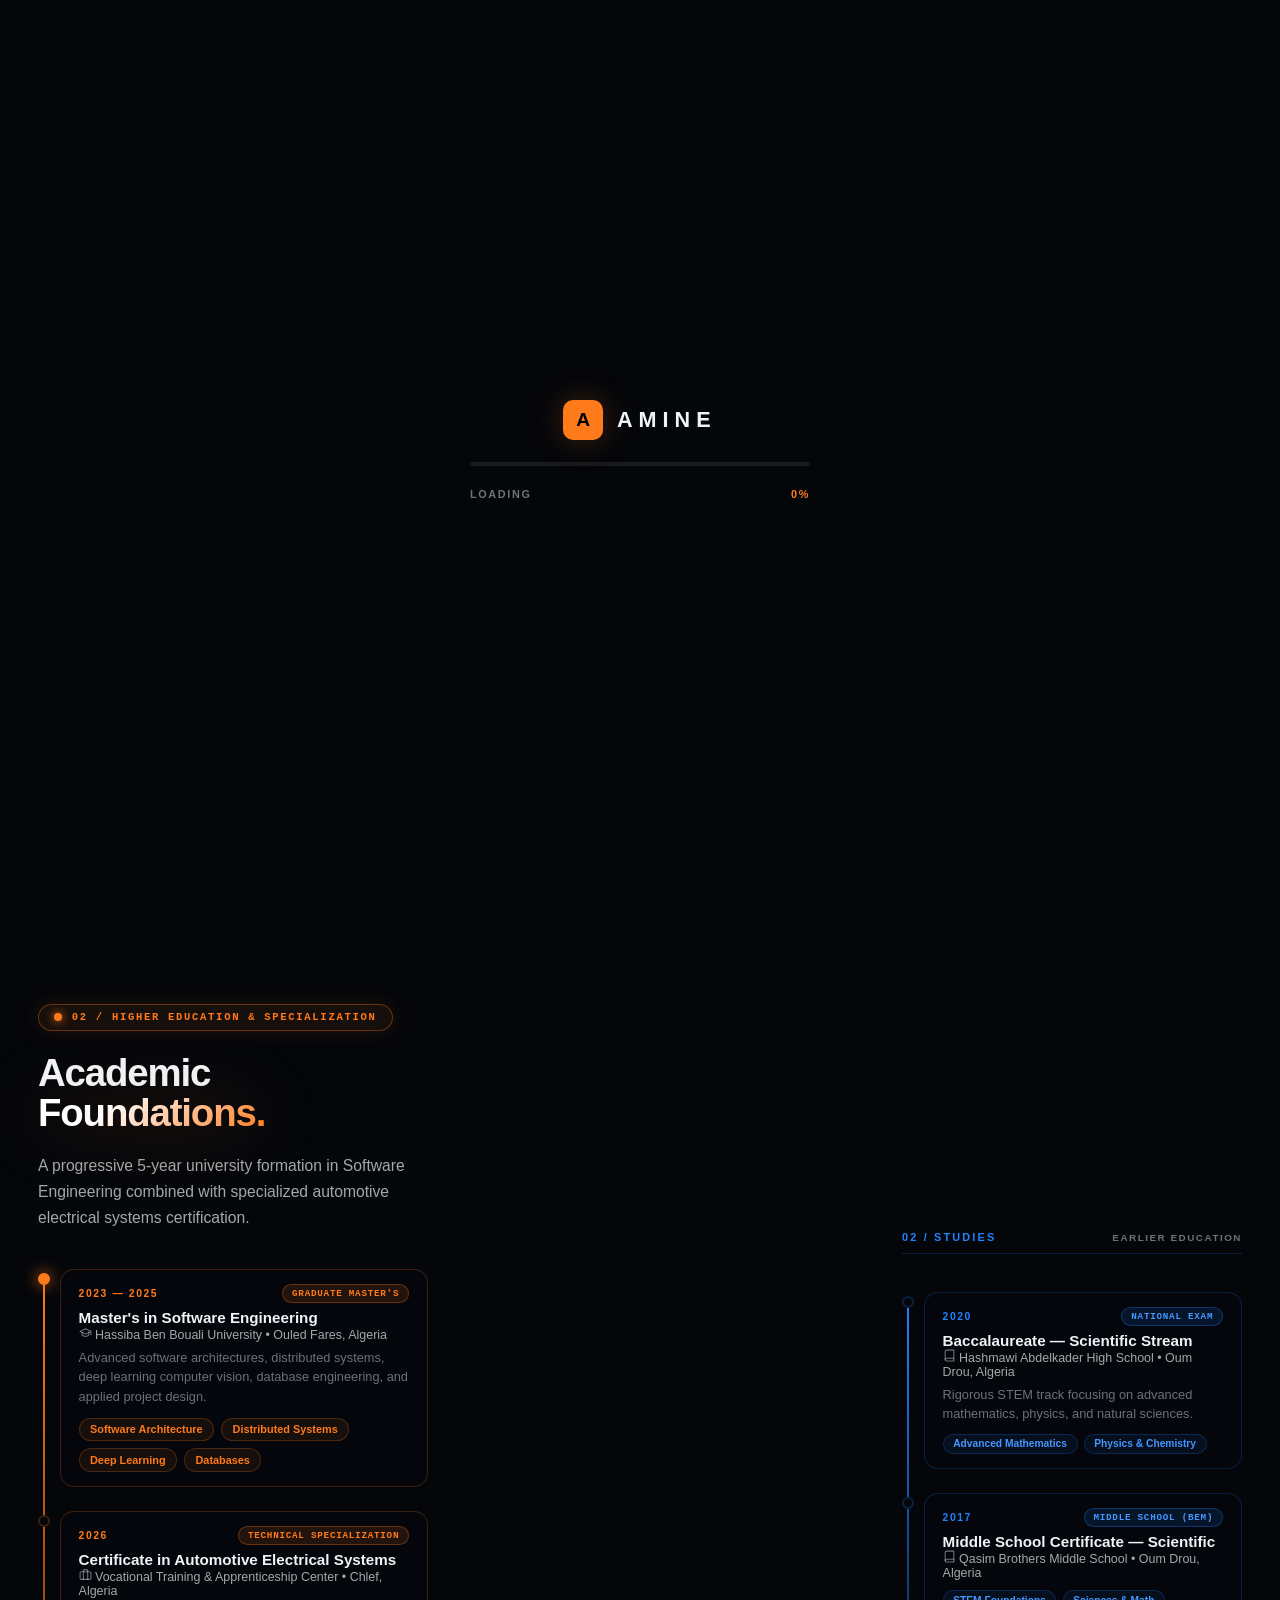
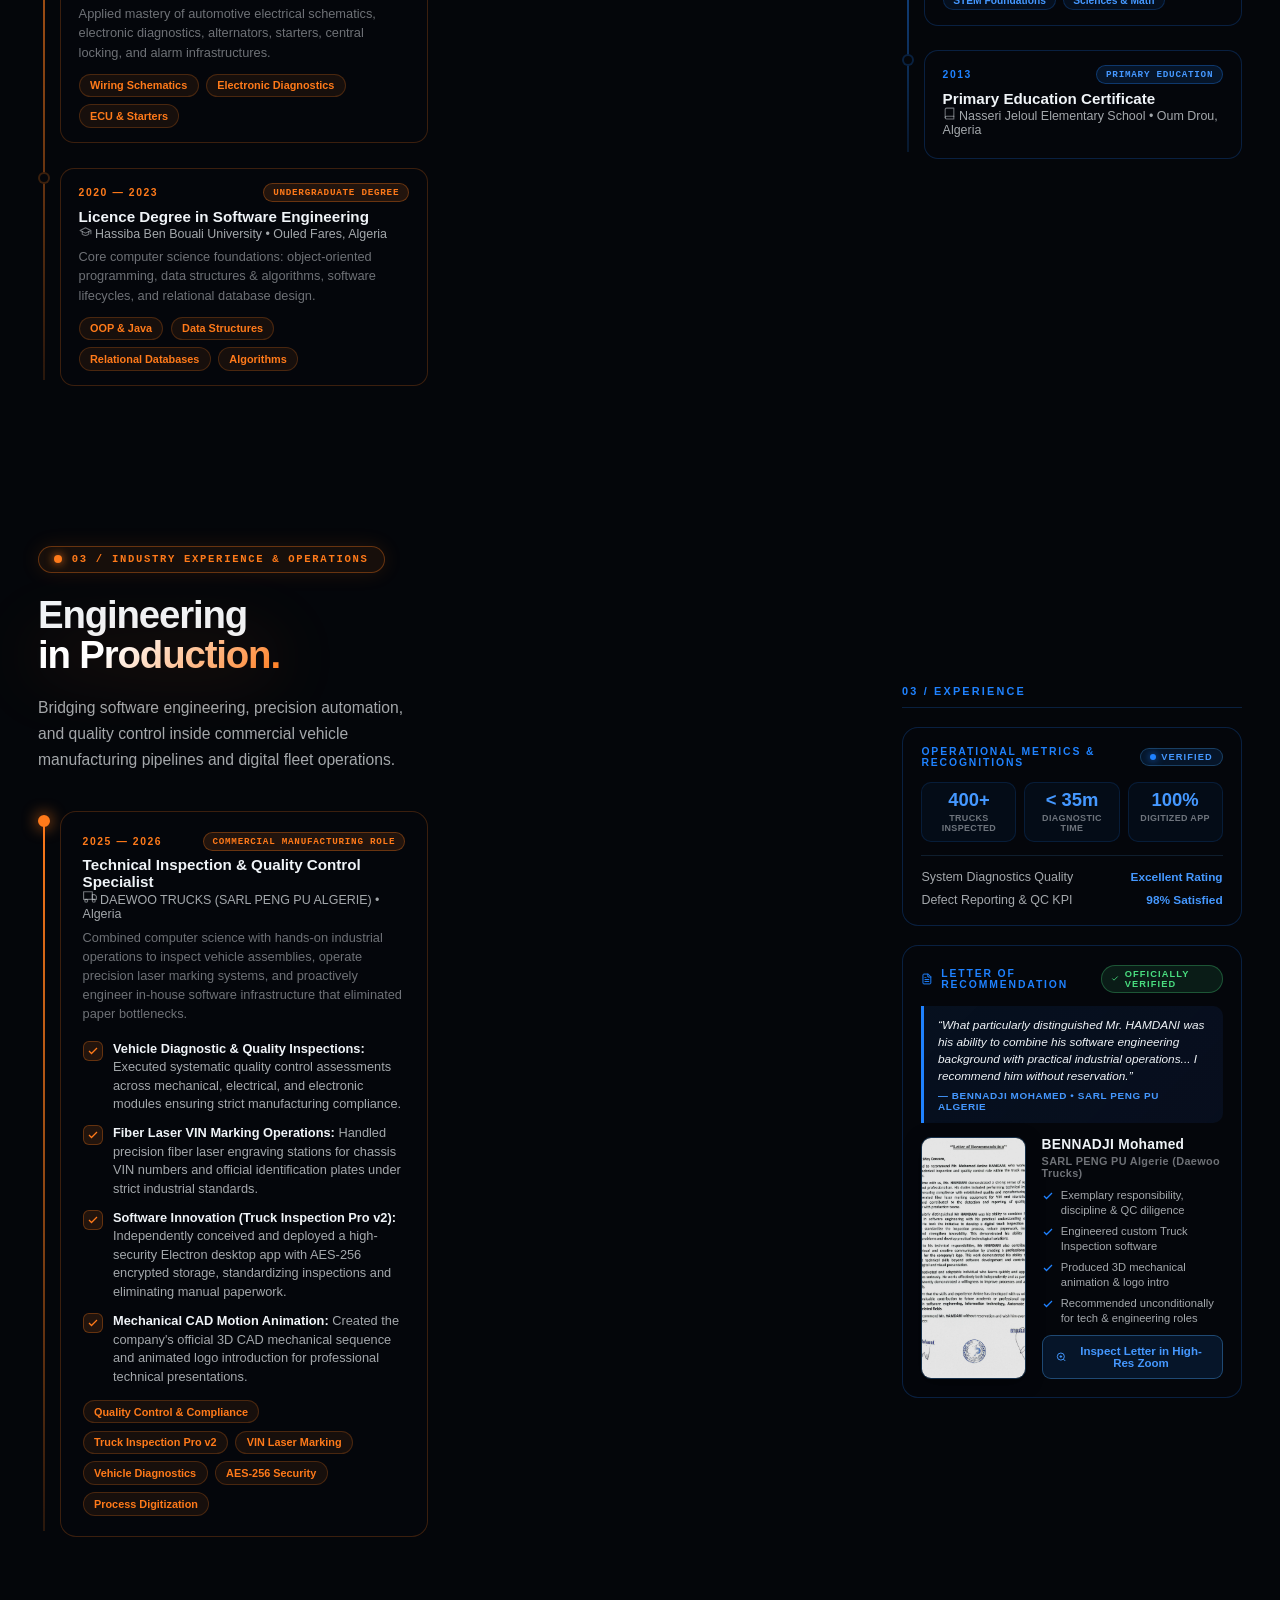
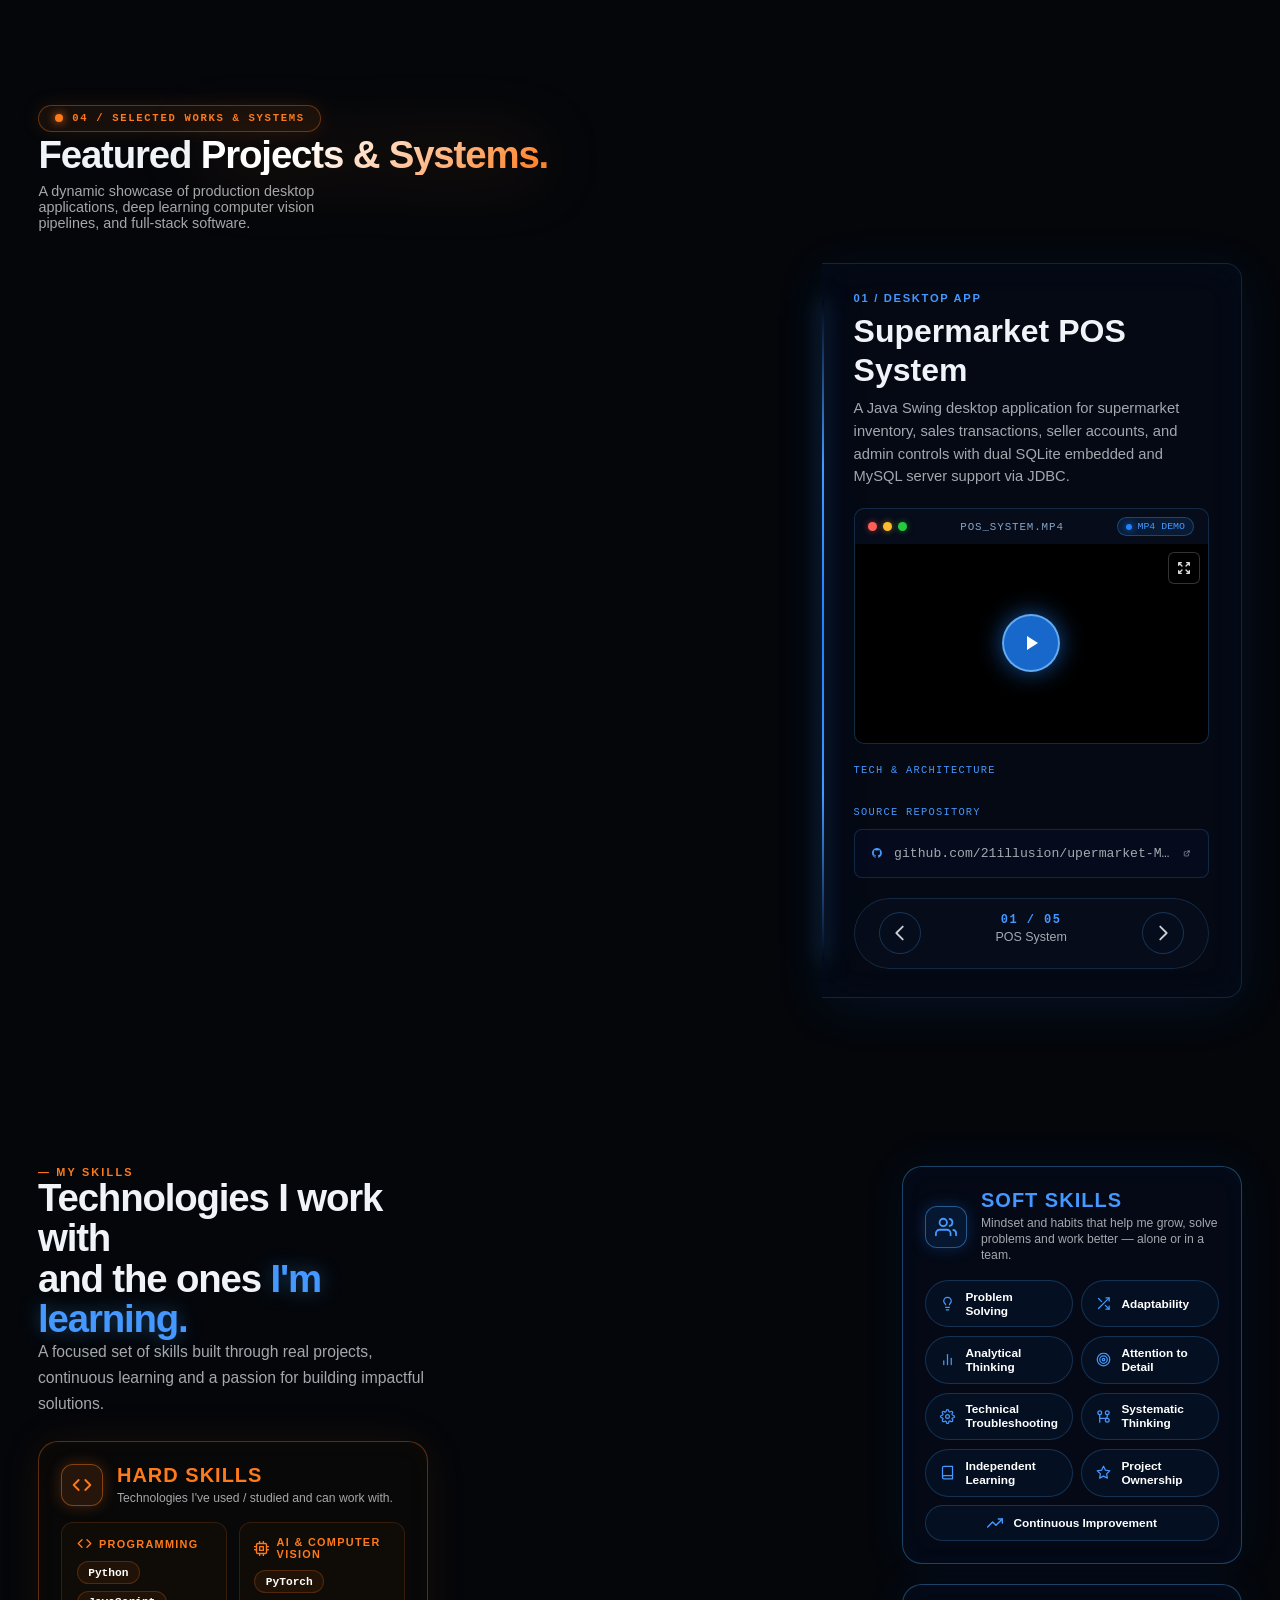
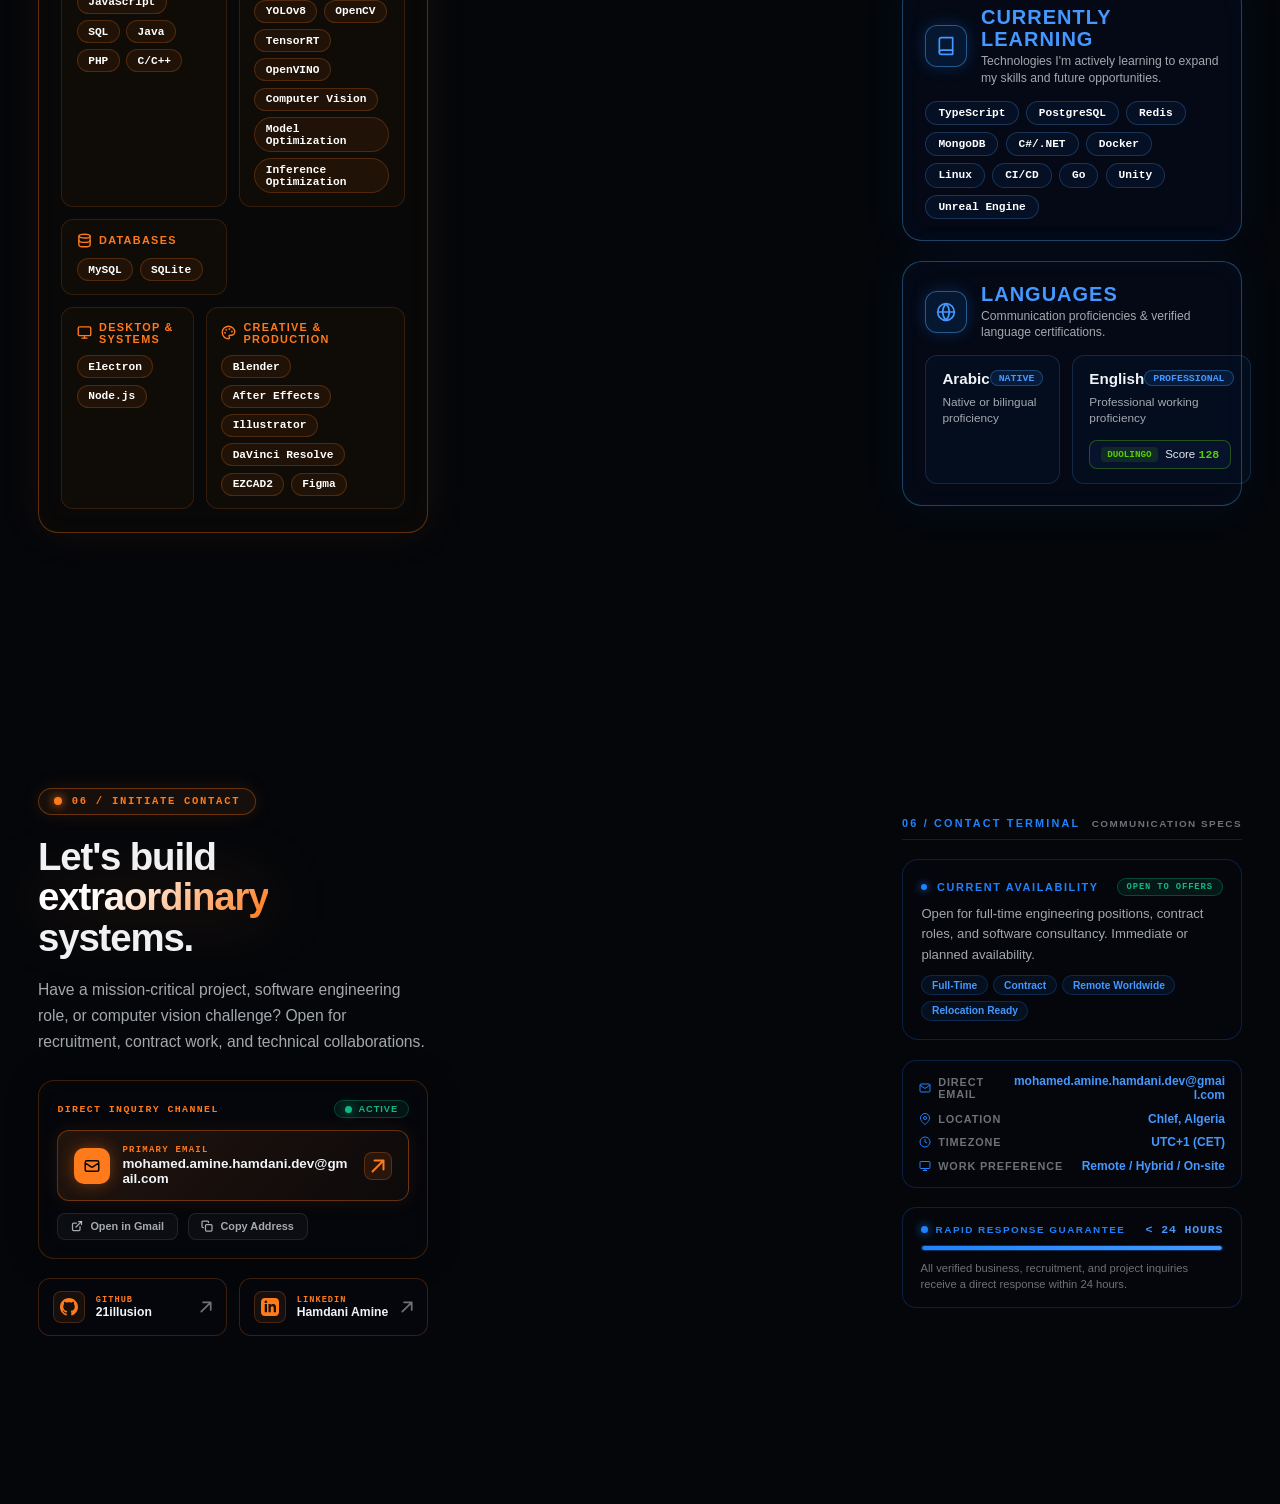
==== index.html @ d0bc1abf "Add files via upload" ====
<!DOCTYPE html>
<html lang="en">

<head>
  <meta charset="UTF-8" />
  <meta name="viewport" content="width=device-width, initial-scale=1.0" />
  <title>AMINE — software engineer</title>
  <meta name="description" content="Portfolio of AMINE, software engineer." />
  <meta name="robots" content="index, follow, max-image-preview:large" />
  <meta name="referrer" content="strict-origin-when-cross-origin" />
  <meta http-equiv="Content-Security-Policy" content="default-src 'self'; base-uri 'self'; object-src 'none'; frame-ancestors 'none'; form-action 'self'; script-src 'self' https://cdn.jsdelivr.net; style-src 'self' 'unsafe-inline' https://fonts.googleapis.com; font-src 'self' https://fonts.gstatic.com; img-src 'self' data: blob:; media-src 'self'; connect-src 'self'; upgrade-insecure-requests" />
  <link rel="preconnect" href="https://fonts.googleapis.com" />
  <link rel="preconnect" href="https://fonts.gstatic.com" crossorigin />
  <link
    href="https://fonts.googleapis.com/css2?family=Inter:wght@300;400;500;600;700;800;900&family=Outfit:wght@400;600;700;800&display=swap"
    rel="stylesheet" />
  <link rel="stylesheet" href="style.css" />
</head>

<body>
  <!-- Cinematic Intro Loader -->
  <div id="site-loader" class="site-loader">
    <div class="loader-content">
      <div class="loader-brand-row">
        <span class="loader-initial">A</span>
        <span class="loader-brand-text">AMINE</span>
      </div>
      <div class="loader-bar-track">
        <div class="loader-bar-fill" id="loader-bar"></div>
      </div>
      <div class="loader-status">
        <span class="loader-text">LOADING</span>
        <span class="loader-percent" id="loader-percent">0%</span>
      </div>
    </div>
  </div>

  <!-- Fixed Background Video Scene -->
  <div class="video-scene" aria-hidden="true">
    <canvas id="background-canvas"></canvas>
    <div class="video-vignette"></div>
    <div class="ambient-light-left"></div>
    <div class="ambient-light-right"></div>
    <div class="ownership-mark">HAMDANI MOHAMED AMINE <span>/</span> PORTFOLIO</div>
  </div>

  <!-- Header Navigation (Split Layout) -->
  <header class="site-header">
    <div class="header-left">
      <a href="#hero" class="brand-mark" aria-label="AMINE Homepage">
        <span class="brand-initial">A</span>
        <span class="brand-text">AMINE</span>
      </a>
    </div>

    <div class="header-right">
      <nav class="top-nav" aria-label="Main navigation">
        <a href="#hero" class="nav-link active" id="nav-hero"><span class="nav-num">01</span> HOME</a>
        <a href="#studies" class="nav-link" id="nav-studies"><span class="nav-num">02</span> STUDIES</a>
        <a href="#experience" class="nav-link" id="nav-experience"><span class="nav-num">03</span> EXPERIENCE</a>
        <a href="#projects" class="nav-link" id="nav-projects"><span class="nav-num">04</span> WORKS</a>
        <a href="#skills" class="nav-link" id="nav-skills"><span class="nav-num">05</span> SKILLS</a>
        <a href="#contact" class="nav-link" id="nav-contact"><span class="nav-num">06</span> CONTACT</a>
      </nav>
      <a href="#contact" class="talk-btn">LET'S TALK</a>
      <button class="mobile-menu-toggle" id="mobile-menu-toggle" type="button" aria-label="Open navigation menu" aria-expanded="false" aria-controls="mobile-nav-drawer">
        <span class="hamburger-bar"></span>
        <span class="hamburger-bar"></span>
        <span class="hamburger-bar"></span>
      </button>
    </div>
  </header>

  <!-- Mobile Navigation Drawer Overlay -->
  <div class="mobile-nav-drawer" id="mobile-nav-drawer" role="dialog" aria-modal="true" aria-label="Mobile Navigation" aria-hidden="true">
    <div class="mobile-nav-backdrop" id="mobile-nav-backdrop"></div>
    <div class="mobile-nav-panel">
      <div class="mobile-nav-header">
        <div class="brand-mark-mobile">
          <span class="brand-initial">A</span>
          <span class="brand-text">AMINE</span>
        </div>
        <button class="mobile-nav-close" id="mobile-nav-close" type="button" aria-label="Close navigation menu">
          <svg width="20" height="20" viewBox="0 0 24 24" fill="none" stroke="currentColor" stroke-width="2.2" stroke-linecap="round" stroke-linejoin="round">
            <line x1="18" y1="6" x2="6" y2="18"></line>
            <line x1="6" y1="6" x2="18" y2="18"></line>
          </svg>
        </button>
      </div>

      <nav class="mobile-nav-links" aria-label="Mobile navigation links">
        <a href="#hero" class="mobile-nav-link active" data-section="hero">
          <span class="mobile-nav-num">01</span>
          <span class="mobile-nav-label">HOME</span>
          <svg class="mobile-nav-arrow" width="14" height="14" viewBox="0 0 24 24" fill="none" stroke="currentColor" stroke-width="2"><polyline points="9 18 15 12 9 6"></polyline></svg>
        </a>
        <a href="#studies" class="mobile-nav-link" data-section="studies">
          <span class="mobile-nav-num">02</span>
          <span class="mobile-nav-label">STUDIES</span>
          <svg class="mobile-nav-arrow" width="14" height="14" viewBox="0 0 24 24" fill="none" stroke="currentColor" stroke-width="2"><polyline points="9 18 15 12 9 6"></polyline></svg>
        </a>
        <a href="#experience" class="mobile-nav-link" data-section="experience">
          <span class="mobile-nav-num">03</span>
          <span class="mobile-nav-label">EXPERIENCE</span>
          <svg class="mobile-nav-arrow" width="14" height="14" viewBox="0 0 24 24" fill="none" stroke="currentColor" stroke-width="2"><polyline points="9 18 15 12 9 6"></polyline></svg>
        </a>
        <a href="#projects" class="mobile-nav-link" data-section="projects">
          <span class="mobile-nav-num">04</span>
          <span class="mobile-nav-label">WORKS</span>
          <svg class="mobile-nav-arrow" width="14" height="14" viewBox="0 0 24 24" fill="none" stroke="currentColor" stroke-width="2"><polyline points="9 18 15 12 9 6"></polyline></svg>
        </a>
        <a href="#skills" class="mobile-nav-link" data-section="skills">
          <span class="mobile-nav-num">05</span>
          <span class="mobile-nav-label">SKILLS</span>
          <svg class="mobile-nav-arrow" width="14" height="14" viewBox="0 0 24 24" fill="none" stroke="currentColor" stroke-width="2"><polyline points="9 18 15 12 9 6"></polyline></svg>
        </a>
        <a href="#contact" class="mobile-nav-link" data-section="contact">
          <span class="mobile-nav-num">06</span>
          <span class="mobile-nav-label">CONTACT</span>
          <svg class="mobile-nav-arrow" width="14" height="14" viewBox="0 0 24 24" fill="none" stroke="currentColor" stroke-width="2"><polyline points="9 18 15 12 9 6"></polyline></svg>
        </a>
      </nav>

      <div class="mobile-nav-footer">
        <div class="mobile-nav-actions">
          <a href="#contact" class="mobile-btn-talk" id="mobile-drawer-talk">
            <span>LET'S TALK</span>
            <svg width="14" height="14" viewBox="0 0 14 14" fill="none"><path d="M1.5 12.5L12.5 1.5M12.5 1.5H3.5M12.5 1.5V10.5" stroke="currentColor" stroke-width="2" stroke-linecap="round" stroke-linejoin="round"/></svg>
          </a>
          <a href="resume.html" target="_blank" rel="noopener noreferrer" class="mobile-btn-resume">
            <span>VIEW RESUME</span>
            <svg width="14" height="14" viewBox="0 0 24 24" fill="none" stroke="currentColor" stroke-width="2"><path d="M14 2H6a2 2 0 0 0-2 2v16a2 2 0 0 0 2 2h12a2 2 0 0 0 2-2V8z"/><polyline points="14 2 14 8 20 8"/></svg>
          </a>
        </div>
        <div class="mobile-nav-socials">
          <a href="https://github.com/21illusion" target="_blank" rel="noopener noreferrer" aria-label="GitHub Profile">
            <svg width="18" height="18" fill="currentColor" viewBox="0 0 24 24"><path d="M12 0c-6.626 0-12 5.373-12 12 0 5.302 3.438 9.8 8.207 11.387.599.111.793-.261.793-.577v-2.234c-3.338.726-4.033-1.416-4.033-1.416-.546-1.387-1.333-1.756-1.333-1.756-1.089-.745.083-.729.083-.729 1.205.084 1.839 1.237 1.839 1.237 1.07 1.834 2.807 1.304 3.492.997.107-.775.418-1.305.762-1.604-2.665-.305-5.467-1.334-5.467-5.931 0-1.311.469-2.381 1.236-3.221-.124-.303-.535-1.524.117-3.176 0 0 1.008-.322 3.301 1.23.957-.266 1.983-.399 3.003-.404 1.02.005 2.047.138 3.006.404 2.291-1.552 3.297-1.23 3.297-1.23.653 1.653.242 2.874.118 3.176.77.84 1.235 1.911 1.235 3.221 0 4.609-2.807 5.624-5.479 5.921.43.372.823 1.102.823 2.222v3.293c0 .319.192.694.801.576 4.765-1.589 8.199-6.086 8.199-11.386 0-6.627-5.373-12-12-12z"/></svg>
          </a>
          <a href="https://www.linkedin.com/in/hamdani-mohamed-amine-4a50792a7" target="_blank" rel="noopener noreferrer" aria-label="LinkedIn Profile">
            <svg width="18" height="18" fill="currentColor" viewBox="0 0 24 24"><path d="M19 0h-14c-2.761 0-5 2.239-5 5v14c0 2.761 2.239 5 5 5h14c2.762 0 5-2.239 5-5v-14c0-2.761-2.238-5-5-5zm-11 19h-3v-11h3v11zm-1.5-12.268c-.966 0-1.75-.779-1.75-1.75s.784-1.75 1.75-1.75 1.75.779 1.75 1.75-.784 1.75-1.75 1.75zm13.5 12.268h-3v-5.604c0-3.368-4-3.113-4 0v5.604h-3v-11h3v1.765c1.396-2.586 7-2.777 7 2.476v6.759z"/></svg>
          </a>
          <a href="mailto:mohamed.amine.hamdani.dev@gmail.com" aria-label="Send Email">
            <svg width="18" height="18" fill="none" stroke="currentColor" stroke-width="2" viewBox="0 0 24 24"><path stroke-linecap="round" stroke-linejoin="round" d="M3 8l7.89 5.26a2 2 0 002.22 0L21 8M5 19h14a2 2 0 002-2V7a2 2 0 00-2-2H5a2 2 0 00-2 2v10a2 2 0 002 2z"/></svg>
          </a>
        </div>
      </div>
    </div>
  </div>

  <!-- Main Content Shell (Split Composition) -->
  <main class="page-shell">

    <!-- Section 1: Hero -->
    <section id="hero" class="split-section">
      <!-- Left Side: Heading, Bio, CTAs, Timeline Preview, Socials -->
      <div class="split-left">
        <div class="hero-status-pill">
          <span class="pulse-dot-amber"></span>
          <span class="hero-status-pill-text">SOFTWARE ENGINEER</span>
        </div>

        <h1 class="hero-title">
          Hamdani <span class="hero-name-accent">Mohamed Amine</span>
        </h1>

        <p class="hero-description">
          Engineering high-performance desktop architectures, deep learning computer vision pipelines, and full-stack software solutions with production-grade precision.
        </p>

        <div class="cta-row">
          <a href="#projects" class="btn-amber primary-cta">
            <span>EXPLORE WORK</span>
            <svg width="14" height="14" viewBox="0 0 14 14" fill="none" xmlns="http://www.w3.org/2000/svg">
              <path d="M1.5 12.5L12.5 1.5M12.5 1.5H3.5M12.5 1.5V10.5" stroke="currentColor" stroke-width="2"
                stroke-linecap="round" stroke-linejoin="round" />
            </svg>
          </a>
          <a href="resume.html" target="_blank" rel="noopener noreferrer" class="btn-amber secondary-cta">
            <span>VIEW RESUME</span>
            <svg width="14" height="14" viewBox="0 0 24 24" fill="none" xmlns="http://www.w3.org/2000/svg">
              <path d="M14 2H6a2 2 0 0 0-2 2v16a2 2 0 0 0 2 2h12a2 2 0 0 0 2-2V8z" stroke="currentColor" stroke-width="2" stroke-linecap="round" stroke-linejoin="round"/>
              <polyline points="14 2 14 8 20 8" stroke="currentColor" stroke-width="2" stroke-linecap="round" stroke-linejoin="round"/>
            </svg>
          </a>
        </div>

        <div class="mini-timeline-left">
          <div class="timeline-tag-row">
            <span class="timeline-tag">CURRENT STATUS</span>
            <span class="status-live-beacon"></span>
          </div>
          <div class="timeline-item-hero">
            <span class="dot-amber"></span>
            <div class="timeline-hero-text">
              <strong>Open for Recruitment</strong>
              <span>Available for Full-time, Contract &amp; Remote Roles</span>
            </div>
          </div>
        </div>

        <div class="socials-left" aria-label="Social links">
          <a href="https://github.com/21illusion" target="_blank" rel="noopener noreferrer" aria-label="GitHub" class="social-link-amber" title="GitHub Profile">
            <svg width="16" height="16" fill="currentColor" viewBox="0 0 24 24" xmlns="http://www.w3.org/2000/svg">
              <path
                d="M12 0c-6.626 0-12 5.373-12 12 0 5.302 3.438 9.8 8.207 11.387.599.111.793-.261.793-.577v-2.234c-3.338.726-4.033-1.416-4.033-1.416-.546-1.387-1.333-1.756-1.333-1.756-1.089-.745.083-.729.083-.729 1.205.084 1.839 1.237 1.839 1.237 1.07 1.834 2.807 1.304 3.492.997.107-.775.418-1.305.762-1.604-2.665-.305-5.467-1.334-5.467-5.931 0-1.311.469-2.381 1.236-3.221-.124-.303-.535-1.524.117-3.176 0 0 1.008-.322 3.301 1.23.957-.266 1.983-.399 3.003-.404 1.02.005 2.047.138 3.006.404 2.291-1.552 3.297-1.23 3.297-1.23.653 1.653.242 2.874.118 3.176.77.84 1.235 1.911 1.235 3.221 0 4.609-2.807 5.624-5.479 5.921.43.372.823 1.102.823 2.222v3.293c0 .319.192.694.801.576 4.765-1.589 8.199-6.086 8.199-11.386 0-6.627-5.373-12-12-12z" />
            </svg>
          </a>
          <a href="https://www.linkedin.com/in/hamdani-mohamed-amine-4a50792a7" target="_blank" rel="noopener noreferrer" aria-label="LinkedIn" class="social-link-amber" title="LinkedIn Profile">
            <svg width="16" height="16" fill="currentColor" viewBox="0 0 24 24" xmlns="http://www.w3.org/2000/svg">
              <path
                d="M19 0h-14c-2.761 0-5 2.239-5 5v14c0 2.761 2.239 5 5 5h14c2.762 0 5-2.239 5-5v-14c0-2.761-2.238-5-5-5zm-11 19h-3v-11h3v11zm-1.5-12.268c-.966 0-1.75-.779-1.75-1.75s.784-1.75 1.75-1.75 1.75.779 1.75 1.75-.784 1.75-1.75 1.75zm13.5 12.268h-3v-5.604c0-3.368-4-3.113-4 0v5.604h-3v-11h3v1.765c1.396-2.586 7-2.777 7 2.476v6.759z" />
            </svg>
          </a>
          <a href="mailto:mohamed.amine.hamdani.dev@gmail.com" aria-label="Email" class="social-link-amber email-trigger-btn" title="mohamed.amine.hamdani.dev@gmail.com (Click to copy/open)">
            <svg width="16" height="16" fill="none" stroke="currentColor" stroke-width="1.8" viewBox="0 0 24 24">
              <path stroke-linecap="round" stroke-linejoin="round" d="M3 8l7.89 5.26a2 2 0 002.22 0L21 8M5 19h14a2 2 0 002-2V7a2 2 0 00-2-2H5a2 2 0 00-2 2v10a2 2 0 002 2z" />
            </svg>
          </a>
        </div>
      </div>

      <!-- Right Side: Availability, Stats, Quick Info, Skill Indicators, Nav Helper -->
      <div class="split-right">
        <div class="nav-helper-right">
          <span class="section-indicator">01 / HOME</span>
          <span class="scroll-prompt">SCROLL TO EXPLORE ↓</span>
        </div>

        <div class="availability-badge">
          <span class="pulse-dot-blue"></span>
          <div class="status-info">
            <span class="status-title">STATUS</span>
            <span class="status-value">AVAILABLE FOR NEW OPPORTUNITIES</span>
          </div>
        </div>

        <div class="stats-grid-right">
          <div class="stat-card">
            <span class="stat-number">01</span>
            <span class="stat-lbl">YEARS OF EXPERIENCE</span>
          </div>
          <div class="stat-card">
            <span class="stat-number">05</span>
            <span class="stat-lbl">CORE PROJECTS</span>
          </div>
          <div class="stat-card">
            <span class="stat-number">2025</span>
            <span class="stat-lbl">MASTER'S GRADUATED</span>
          </div>
          <div class="stat-card">
            <span class="stat-number">02</span>
            <span class="stat-lbl">LANGUAGES SPOKEN</span>
          </div>
        </div>

        <div class="quick-info-right">
          <div class="info-row">
            <span class="info-label">LOCATION</span>
            <span class="info-value">Chlef, Algeria</span>
          </div>
          <div class="info-row">
            <span class="info-label">SPECIALTY</span>
            <span class="info-value">Software &amp; Systems</span>
          </div>
          <div class="info-row">
            <span class="info-label">TIMEZONE</span>
            <span class="info-value">UTC+1 (CET)</span>
          </div>
        </div>

        <div class="skill-summary-right">
          <div class="skill-label-row">
            <span>SYSTEMS &amp; COMPUTER VISION</span>
            <span>96%</span>
          </div>
          <div class="skill-bar-track">
            <div class="skill-bar-fill" style="width: 96%;"></div>
          </div>
        </div>
      </div>
    </section>

    <!-- Section 2: Studies Journey -->
    <section id="studies" class="split-section">
      <!-- Left Side: Section Title, Bio & First Half of Timeline -->
      <div class="split-left">
        <div class="hero-status-pill">
          <span class="pulse-dot-amber"></span>
          <span class="hero-status-pill-text">02 / HIGHER EDUCATION &amp; SPECIALIZATION</span>
        </div>
        <h2 class="section-heading-amber">
          Academic <span class="hero-name-accent">Foundations.</span>
        </h2>
        <p class="section-text-amber">
          A progressive 5-year university formation in Software Engineering combined with specialized automotive electrical systems certification.
        </p>

        <div class="timeline-container">
          <div class="timeline-line"></div>

          <!-- Master's Degree (Top Academic Credential) -->
          <div class="timeline-node active">
            <div class="node-marker"></div>
            <div class="node-content">
              <div class="node-header-row">
                <span class="node-year">2023 — 2025</span>
                <span class="node-badge-amber">GRADUATE MASTER'S</span>
              </div>
              <h3 class="node-role">Master's in Software Engineering</h3>
              <p class="node-company">
                <svg width="13" height="13" viewBox="0 0 24 24" fill="none" stroke="currentColor" stroke-width="2" stroke-linecap="round" stroke-linejoin="round"><path d="M22 10v6M2 10l10-5 10 5-10 5z"></path><path d="M6 12v5c3 3 9 3 12 0v-5"></path></svg>
                Hassiba Ben Bouali University • Ouled Fares, Algeria
              </p>
              <p class="node-desc">Advanced software architectures, distributed systems, deep learning computer vision, database engineering, and applied project design.</p>
              <div class="node-tags-row tags-amber">
                <span>Software Architecture</span>
                <span>Distributed Systems</span>
                <span>Deep Learning</span>
                <span>Databases</span>
              </div>
            </div>
          </div>

          <!-- Professional Competency Certificate in Automotive Electrical -->
          <div class="timeline-node">
            <div class="node-marker"></div>
            <div class="node-content">
              <div class="node-header-row">
                <span class="node-year">2026</span>
                <span class="node-badge-amber">TECHNICAL SPECIALIZATION</span>
              </div>
              <h3 class="node-role">Certificate in Automotive Electrical Systems</h3>
              <p class="node-company">
                <svg width="13" height="13" viewBox="0 0 24 24" fill="none" stroke="currentColor" stroke-width="2" stroke-linecap="round" stroke-linejoin="round"><rect x="2" y="7" width="20" height="14" rx="2" ry="2"></rect><path d="M16 21V5a2 2 0 0 0-2-2h-4a2 2 0 0 0-2 2v16"></path></svg>
                Vocational Training &amp; Apprenticeship Center • Chlef, Algeria
              </p>
              <p class="node-desc">Applied mastery of automotive electrical schematics, electronic diagnostics, alternators, starters, central locking, and alarm infrastructures.</p>
              <div class="node-tags-row tags-amber">
                <span>Wiring Schematics</span>
                <span>Electronic Diagnostics</span>
                <span>ECU &amp; Starters</span>
              </div>
            </div>
          </div>

          <!-- Bachelor's Degree -->
          <div class="timeline-node">
            <div class="node-marker"></div>
            <div class="node-content">
              <div class="node-header-row">
                <span class="node-year">2020 — 2023</span>
                <span class="node-badge-amber">UNDERGRADUATE DEGREE</span>
              </div>
              <h3 class="node-role">Licence Degree in Software Engineering</h3>
              <p class="node-company">
                <svg width="13" height="13" viewBox="0 0 24 24" fill="none" stroke="currentColor" stroke-width="2" stroke-linecap="round" stroke-linejoin="round"><path d="M22 10v6M2 10l10-5 10 5-10 5z"></path><path d="M6 12v5c3 3 9 3 12 0v-5"></path></svg>
                Hassiba Ben Bouali University • Ouled Fares, Algeria
              </p>
              <p class="node-desc">Core computer science foundations: object-oriented programming, data structures &amp; algorithms, software lifecycles, and relational database design.</p>
              <div class="node-tags-row tags-amber">
                <span>OOP &amp; Java</span>
                <span>Data Structures</span>
                <span>Relational Databases</span>
                <span>Algorithms</span>
              </div>
            </div>
          </div>
        </div>
      </div>

      <!-- Right Side: Earlier Education & Highlights -->
      <div class="split-right">
        <div class="nav-helper-right">
          <span class="section-indicator">02 / STUDIES</span>
          <span class="scroll-prompt">EARLIER EDUCATION</span>
        </div>

        <div class="timeline-container timeline-container-blue">
          <div class="timeline-line"></div>

          <div class="timeline-node">
            <div class="node-marker"></div>
            <div class="node-content">
              <div class="node-header-row">
                <span class="node-year">2020</span>
                <span class="node-badge-blue">NATIONAL EXAM</span>
              </div>
              <h3 class="node-role">Baccalaureate — Scientific Stream</h3>
              <p class="node-company">
                <svg width="13" height="13" viewBox="0 0 24 24" fill="none" stroke="currentColor" stroke-width="2" stroke-linecap="round" stroke-linejoin="round"><path d="M4 19.5A2.5 2.5 0 0 1 6.5 17H20"></path><path d="M6.5 2H20v20H6.5A2.5 2.5 0 0 1 4 19.5v-15A2.5 2.5 0 0 1 6.5 2z"></path></svg>
                Hashmawi Abdelkader High School • Oum Drou, Algeria
              </p>
              <p class="node-desc">Rigorous STEM track focusing on advanced mathematics, physics, and natural sciences.</p>
              <div class="node-tags-row tags-blue">
                <span>Advanced Mathematics</span>
                <span>Physics &amp; Chemistry</span>
              </div>
            </div>
          </div>

          <div class="timeline-node">
            <div class="node-marker"></div>
            <div class="node-content">
              <div class="node-header-row">
                <span class="node-year">2017</span>
                <span class="node-badge-blue">MIDDLE SCHOOL (BEM)</span>
              </div>
              <h3 class="node-role">Middle School Certificate — Scientific</h3>
              <p class="node-company">
                <svg width="13" height="13" viewBox="0 0 24 24" fill="none" stroke="currentColor" stroke-width="2" stroke-linecap="round" stroke-linejoin="round"><path d="M4 19.5A2.5 2.5 0 0 1 6.5 17H20"></path><path d="M6.5 2H20v20H6.5A2.5 2.5 0 0 1 4 19.5v-15A2.5 2.5 0 0 1 6.5 2z"></path></svg>
                Qasim Brothers Middle School • Oum Drou, Algeria
              </p>
              <div class="node-tags-row tags-blue">
                <span>STEM Foundations</span>
                <span>Sciences &amp; Math</span>
              </div>
            </div>
          </div>

          <div class="timeline-node">
            <div class="node-marker"></div>
            <div class="node-content">
              <div class="node-header-row">
                <span class="node-year">2013</span>
                <span class="node-badge-blue">PRIMARY EDUCATION</span>
              </div>
              <h3 class="node-role">Primary Education Certificate</h3>
              <p class="node-company">
                <svg width="13" height="13" viewBox="0 0 24 24" fill="none" stroke="currentColor" stroke-width="2" stroke-linecap="round" stroke-linejoin="round"><path d="M4 19.5A2.5 2.5 0 0 1 6.5 17H20"></path><path d="M6.5 2H20v20H6.5A2.5 2.5 0 0 1 4 19.5v-15A2.5 2.5 0 0 1 6.5 2z"></path></svg>
                Nasseri Jeloul Elementary School • Oum Drou, Algeria
              </p>
            </div>
          </div>
        </div>
      </div>
    </section>

    <!-- Section 3: Experience Journey -->
    <!-- Section 3: Professional Experience & Industry Impact -->
    <section id="experience" class="split-section experience-section">
      <!-- Left Side: Section Title, Timeline & Industrial Achievements -->
      <div class="split-left">
        <div class="hero-status-pill">
          <span class="pulse-dot-amber"></span>
          <span class="hero-status-pill-text">03 / INDUSTRY EXPERIENCE &amp; OPERATIONS</span>
        </div>
        <h2 class="section-heading-amber">Engineering <span class="hero-name-accent">in Production.</span></h2>
        <p class="section-text-amber">
          Bridging software engineering, precision automation, and quality control inside commercial vehicle manufacturing pipelines and digital fleet operations.
        </p>

        <div class="timeline-container">
          <div class="timeline-line"></div>

          <div class="timeline-node active">
            <div class="node-marker"></div>
            <div class="node-content experience-primary-card">
              <div class="node-header-row">
                <span class="node-year">2025 — 2026</span>
                <span class="node-badge-amber">COMMERCIAL MANUFACTURING ROLE</span>
              </div>

              <h3 class="node-role">Technical Inspection &amp; Quality Control Specialist</h3>
              <p class="node-company">
                <svg width="14" height="14" viewBox="0 0 24 24" fill="none" stroke="currentColor" stroke-width="2" stroke-linecap="round" stroke-linejoin="round"><rect x="1" y="3" width="15" height="13"></rect><polygon points="16 8 20 8 23 11 23 16 16 16 16 8"></polygon><circle cx="5.5" cy="18.5" r="2.5"></circle><circle cx="18.5" cy="18.5" r="2.5"></circle></svg>
                DAEWOO TRUCKS (SARL PENG PU ALGERIE) • Algeria
              </p>

              <p class="node-desc">
                Combined computer science with hands-on industrial operations to inspect vehicle assemblies, operate precision laser marking systems, and proactively engineer in-house software infrastructure that eliminated paper bottlenecks.
              </p>

              <!-- Key Engineering Milestones & Contributions -->
              <div class="exp-bullet-list">
                <div class="exp-bullet-item">
                  <div class="exp-bullet-icon">
                    <svg width="12" height="12" viewBox="0 0 24 24" fill="none" stroke="currentColor" stroke-width="2.5"><polyline points="20 6 9 17 4 12"></polyline></svg>
                  </div>
                  <div class="exp-bullet-text">
                    <strong>Vehicle Diagnostic &amp; Quality Inspections:</strong> Executed systematic quality control assessments across mechanical, electrical, and electronic modules ensuring strict manufacturing compliance.
                  </div>
                </div>

                <div class="exp-bullet-item">
                  <div class="exp-bullet-icon">
                    <svg width="12" height="12" viewBox="0 0 24 24" fill="none" stroke="currentColor" stroke-width="2.5"><polyline points="20 6 9 17 4 12"></polyline></svg>
                  </div>
                  <div class="exp-bullet-text">
                    <strong>Fiber Laser VIN Marking Operations:</strong> Handled precision fiber laser engraving stations for chassis VIN numbers and official identification plates under strict industrial standards.
                  </div>
                </div>

                <div class="exp-bullet-item">
                  <div class="exp-bullet-icon">
                    <svg width="12" height="12" viewBox="0 0 24 24" fill="none" stroke="currentColor" stroke-width="2.5"><polyline points="20 6 9 17 4 12"></polyline></svg>
                  </div>
                  <div class="exp-bullet-text">
                    <strong>Software Innovation (Truck Inspection Pro v2):</strong> Independently conceived and deployed a high-security Electron desktop app with AES-256 encrypted storage, standardizing inspections and eliminating manual paperwork.
                  </div>
                </div>

                <div class="exp-bullet-item">
                  <div class="exp-bullet-icon">
                    <svg width="12" height="12" viewBox="0 0 24 24" fill="none" stroke="currentColor" stroke-width="2.5"><polyline points="20 6 9 17 4 12"></polyline></svg>
                  </div>
                  <div class="exp-bullet-text">
                    <strong>Mechanical CAD Motion Animation:</strong> Created the company's official 3D CAD mechanical sequence and animated logo introduction for professional technical presentations.
                  </div>
                </div>
              </div>

              <!-- Skill Badges -->
              <div class="node-tags-row tags-amber">
                <span>Quality Control &amp; Compliance</span>
                <span>Truck Inspection Pro v2</span>
                <span>VIN Laser Marking</span>
                <span>Vehicle Diagnostics</span>
                <span>AES-256 Security</span>
                <span>Process Digitization</span>
              </div>
            </div>
          </div>
        </div>
      </div>

      <!-- Right Side: Navigation Helper, Accolades & Recommendation Card -->
      <div class="split-right">
        <div class="nav-helper-right">
          <span class="section-indicator">03 / EXPERIENCE</span>
        </div>

        <!-- Operational Metrics & Recognitions -->
        <div class="accolades-box-right exp-metrics-card">
          <div class="exp-metrics-header">
            <span class="box-title-blue">OPERATIONAL METRICS &amp; RECOGNITIONS</span>
            <span class="exp-verified-chip"><span class="pulse-dot-blue"></span>VERIFIED</span>
          </div>

          <div class="exp-kpi-grid">
            <div class="exp-kpi-item">
              <span class="exp-kpi-val">400+</span>
              <span class="exp-kpi-lbl">Trucks Inspected</span>
            </div>
            <div class="exp-kpi-item">
              <span class="exp-kpi-val">&lt; 35m</span>
              <span class="exp-kpi-lbl">Diagnostic Time</span>
            </div>
            <div class="exp-kpi-item">
              <span class="exp-kpi-val">100%</span>
              <span class="exp-kpi-lbl">Digitized App</span>
            </div>
          </div>

          <ul class="accolade-list">
            <li>
              <span class="acc-title">System Diagnostics Quality</span>
              <span class="acc-count">Excellent Rating</span>
            </li>
            <li>
              <span class="acc-title">Defect Reporting &amp; QC KPI</span>
              <span class="acc-count">98% Satisfied</span>
            </li>
          </ul>
        </div>

        <!-- Recommendation Letter Card -->
        <div class="recommendation-card" id="rec-letter-card">
          <div class="rec-card-header">
            <div class="rec-header-left">
              <svg width="16" height="16" viewBox="0 0 24 24" fill="none" stroke="currentColor" stroke-width="2" stroke-linecap="round" stroke-linejoin="round">
                <path d="M14 2H6a2 2 0 0 0-2 2v16a2 2 0 0 0 2 2h12a2 2 0 0 0 2-2V8z"></path>
                <polyline points="14 2 14 8 20 8"></polyline>
                <line x1="16" y1="13" x2="8" y2="13"></line>
                <line x1="16" y1="17" x2="8" y2="17"></line>
                <polyline points="10 9 9 9 8 9"></polyline>
              </svg>
              <span class="box-title-blue">LETTER OF RECOMMENDATION</span>
            </div>
            <span class="rec-verified-pill">
              <svg width="11" height="11" viewBox="0 0 24 24" fill="none" stroke="currentColor" stroke-width="2.5"><polyline points="20 6 9 17 4 12"></polyline></svg>
              OFFICIALLY VERIFIED
            </span>
          </div>

          <!-- Executive Quote Callout from the letter -->
          <div class="rec-quote-banner">
            <p class="rec-quote-text">
              &ldquo;What particularly distinguished Mr. HAMDANI was his ability to combine his software engineering background with practical industrial operations... I recommend him without reservation.&rdquo;
            </p>
            <span class="rec-quote-author">— BENNADJI Mohamed • SARL PENG PU ALGERIE</span>
          </div>

          <div class="rec-letter-body">
            <div class="rec-letter-preview" id="open-letter-modal" role="button" tabindex="0" aria-label="View full recommendation letter in zoomable high resolution">
              <img src="recommendation letter.jpg" alt="Letter of Recommendation from BENNADJI Mohamed, SARL PENG PU Algerie" class="rec-letter-thumb protected-media" loading="lazy" decoding="async" draggable="false">
              <div class="rec-letter-overlay">
                <svg width="26" height="26" viewBox="0 0 24 24" fill="none" stroke="currentColor" stroke-width="2" stroke-linecap="round" stroke-linejoin="round">
                  <circle cx="11" cy="11" r="8"></circle>
                  <line x1="21" y1="21" x2="16.65" y2="16.65"></line>
                  <line x1="11" y1="8" x2="11" y2="14"></line>
                  <line x1="8" y1="11" x2="14" y2="11"></line>
                </svg>
                <span>Click to Zoom</span>
              </div>
            </div>

            <div class="rec-letter-details">
              <div class="rec-author">
                <span class="rec-author-name">BENNADJI Mohamed</span>
                <span class="rec-author-role">SARL PENG PU Algerie (Daewoo Trucks)</span>
              </div>

              <div class="rec-highlights">
                <div class="rec-highlight-item">
                  <svg width="12" height="12" viewBox="0 0 24 24" fill="none" stroke="currentColor" stroke-width="2.5"><polyline points="20 6 9 17 4 12"></polyline></svg>
                  <span>Exemplary responsibility, discipline &amp; QC diligence</span>
                </div>
                <div class="rec-highlight-item">
                  <svg width="12" height="12" viewBox="0 0 24 24" fill="none" stroke="currentColor" stroke-width="2.5"><polyline points="20 6 9 17 4 12"></polyline></svg>
                  <span>Engineered custom Truck Inspection software</span>
                </div>
                <div class="rec-highlight-item">
                  <svg width="12" height="12" viewBox="0 0 24 24" fill="none" stroke="currentColor" stroke-width="2.5"><polyline points="20 6 9 17 4 12"></polyline></svg>
                  <span>Produced 3D mechanical animation &amp; logo intro</span>
                </div>
                <div class="rec-highlight-item">
                  <svg width="12" height="12" viewBox="0 0 24 24" fill="none" stroke="currentColor" stroke-width="2.5"><polyline points="20 6 9 17 4 12"></polyline></svg>
                  <span>Recommended unconditionally for tech &amp; engineering roles</span>
                </div>
              </div>

              <button class="rec-examine-btn" id="open-letter-btn" type="button" aria-label="Open recommendation letter in high resolution zoom viewer">
                <svg width="14" height="14" viewBox="0 0 24 24" fill="none" stroke="currentColor" stroke-width="2.2"><circle cx="11" cy="11" r="8"></circle><line x1="21" y1="21" x2="16.65" y2="16.65"></line><line x1="11" y1="8" x2="11" y2="14"></line><line x1="8" y1="11" x2="14" y2="11"></line></svg>
                <span>Inspect Letter in High-Res Zoom</span>
              </button>
            </div>
          </div>
        </div>
      </div>
    </section>

    <!-- Section 4: Selected Works -->
    <section id="projects" class="works-showcase-section">
      <div class="works-header">
        <div class="hero-status-pill">
          <span class="pulse-dot-amber"></span>
          <span class="hero-status-pill-text">04 / SELECTED WORKS &amp; SYSTEMS</span>
        </div>
        <h2 class="section-heading-amber">Featured <span class="hero-name-accent">Projects &amp; Systems.</span></h2>
        <p class="section-text-muted">A dynamic showcase of production desktop applications, deep learning computer vision pipelines, and full-stack software.</p>
      </div>

      <div class="works-showcase-grid">
        <!-- Left: Interactive Timeline -->
        <div class="works-left-col">
          <div class="works-timeline">
            <div class="timeline-track"></div>
            <div id="works-list-container">
              <!-- Populated dynamically by JS -->
            </div>
          </div>
        </div>

        <!-- Center: Hidden — portrait shows through -->
        <div class="works-center-col"></div>

        <!-- Right: Premium Project Info Panel -->
        <div class="works-right-col">
          <div class="featured-project-card" id="featured-card">
            <div class="featured-header">
              <span class="featured-tag" id="featured-tag">01 / DESKTOP APP</span>
              <h3 class="featured-title" id="featured-title">Supermarket POS System</h3>
              <p class="featured-desc" id="featured-desc">A Java Swing desktop application for supermarket inventory, sales transactions, seller accounts, and admin controls with dual SQLite embedded and MySQL server support via JDBC.</p>
            </div>

            <div class="featured-demo">
              <div class="demo-window-bar">
                <div class="demo-window-dots">
                  <span class="window-dot dot-red"></span>
                  <span class="window-dot dot-yellow"></span>
                  <span class="window-dot dot-green"></span>
                </div>
                <span class="demo-window-title" id="demo-window-title">POS_SYSTEM.MP4</span>
                <span class="demo-live-badge"><span class="pulse-dot-blue"></span> MP4 DEMO</span>
              </div>
              <div class="video-wrapper">
                <video id="featured-video" preload="metadata" playsinline loop muted controlslist="nodownload noremoteplayback" disablepictureinpicture>
                  <source src="" type="video/mp4">
                </video>
                <img id="featured-image-fallback" src="" alt="Project Screenshot" class="protected-media" style="display: none;" loading="lazy" decoding="async" draggable="false">
                <button class="play-overlay-btn" id="play-overlay" aria-label="Play Demo">
                  <svg width="24" height="24" viewBox="0 0 24 24" fill="currentColor">
                    <path d="M8 5v14l11-7z"/>
                  </svg>
                </button>
                <button class="fullscreen-btn" id="fullscreen-btn" aria-label="Maximize video">
                  <svg width="16" height="16" fill="none" stroke="currentColor" viewBox="0 0 24 24">
                    <path stroke-linecap="round" stroke-linejoin="round" stroke-width="2" d="M4 8V4m0 0h4M4 4l5 5m11-1V4m0 0h-4m4 0l-5 5M4 16v4m0 0h4m-4 0l5-5m11 5l-5-5m5 5v-4m0 4h-4"/>
                  </svg>
                </button>
              </div>
            </div>

            <div class="featured-tech">
              <span class="section-label">TECH &amp; ARCHITECTURE</span>
              <div class="tech-badges-grid" id="featured-tech-grid">
                <!-- Badges populated by JS -->
              </div>
            </div>

            <div class="featured-repo" id="featured-repo-container">
              <span class="section-label">SOURCE REPOSITORY</span>
              <a href="https://github.com/21illusion/upermarket-Management-System-Point-of-Sale---POS-.git" class="repo-link-card" id="featured-repo-link" target="_blank" rel="noopener noreferrer">
                <svg class="repo-icon" width="20" height="20" fill="currentColor" viewBox="0 0 24 24">
                  <path d="M12 0c-6.626 0-12 5.373-12 12 0 5.302 3.438 9.8 8.207 11.387.599.111.793-.261.793-.577v-2.234c-3.338.726-4.033-1.416-4.033-1.416-.546-1.387-1.333-1.756-1.333-1.756-1.089-.745.083-.729.083-.729 1.205.084 1.839 1.237 1.839 1.237 1.07 1.834 2.807 1.304 3.492.997.107-.775.418-1.305.762-1.604-2.665-.305-5.467-1.334-5.467-5.931 0-1.311.469-2.381 1.236-3.221-.124-.303-.535-1.524.117-3.176 0 0 1.008-.322 3.301 1.23.957-.266 1.983-.399 3.003-.404 1.02.005 2.047.138 3.006.404 2.291-1.552 3.297-1.23 3.297-1.23.653 1.653.242 2.874.118 3.176.77.84 1.235 1.911 1.235 3.221 0 4.609-2.807 5.624-5.479 5.921.43.372.823 1.102.823 2.222v3.293c0 .319.192.694.801.576 4.765-1.589 8.199-6.086 8.199-11.386 0-6.627-5.373-12-12-12z"/>
                </svg>
                <span class="repo-url" id="featured-repo-text">github.com/21illusion/upermarket-Management-System-Point-of-Sale---POS-</span>
                <svg class="external-icon" width="15" height="15" fill="none" stroke="currentColor" viewBox="0 0 24 24">
                  <path stroke-linecap="round" stroke-linejoin="round" stroke-width="2" d="M10 6H6a2 2 0 00-2 2v10a2 2 0 002 2h10a2 2 0 002-2v-4M14 4h6m0 0v6m0-6L10 14"/>
                </svg>
              </a>
            </div>

            <div class="featured-navigation">
              <button class="nav-btn prev-btn" id="works-prev" aria-label="Previous">
                <svg width="22" height="22" fill="none" stroke="currentColor" viewBox="0 0 24 24">
                  <path stroke-linecap="round" stroke-linejoin="round" stroke-width="2" d="M15 19l-7-7 7-7"/>
                </svg>
              </button>

              <div class="nav-indicator">
                <span id="nav-counter">01 / 05</span>
                <span id="nav-title">POS System</span>
                <div class="nav-pips" id="nav-pips">
                  <!-- Pips rendered by JS -->
                </div>
              </div>

              <button class="nav-btn next-btn" id="works-next" aria-label="Next">
                <svg width="22" height="22" fill="none" stroke="currentColor" viewBox="0 0 24 24">
                  <path stroke-linecap="round" stroke-linejoin="round" stroke-width="2" d="M9 5l7 7-7 7"/>
                </svg>
              </button>
            </div>
          </div>
        </div>
      </div>
    </section>

    <!-- Section 5: Capabilities & Skills -->
    <section id="skills" class="split-section skills-split-section">
      <!-- Left Column: Section Header & HARD SKILLS Card -->
      <div class="split-left skills-left-col">
        <div class="skills-header-block">
          <p class="section-eyebrow-amber">— MY SKILLS</p>
          <h2 class="section-heading-amber">Technologies I work with<br>and the ones <span class="text-blue-accent">I'm learning.</span></h2>
          <p class="section-text-amber">
            A focused set of skills built through real projects, continuous learning and a passion for building impactful solutions.
          </p>
        </div>

        <!-- HARD SKILLS CARD (Amber Key Light) -->
        <div class="hard-skills-card">
          <div class="skill-card-header">
            <div class="skill-card-icon icon-amber">
              <svg width="20" height="20" viewBox="0 0 24 24" fill="none" stroke="currentColor" stroke-width="2.2" stroke-linecap="round" stroke-linejoin="round">
                <polyline points="16 18 22 12 16 6"></polyline>
                <polyline points="8 6 2 12 8 18"></polyline>
              </svg>
            </div>
            <div class="skill-card-titles">
              <span class="skill-card-title-amber">HARD SKILLS</span>
              <span class="skill-card-subtitle">Technologies I've used / studied and can work with.</span>
            </div>
          </div>

          <div class="hard-skills-blocks-container">
            <!-- Row 1: Programming, AI & CV, Databases -->
            <div class="hard-skills-row hard-skills-row-top">
              <!-- Programming -->
              <div class="sub-skill-box">
                <div class="sub-skill-label">
                  <svg width="15" height="15" viewBox="0 0 24 24" fill="none" stroke="currentColor" stroke-width="2.2" stroke-linecap="round" stroke-linejoin="round">
                    <polyline points="16 18 22 12 16 6"></polyline>
                    <polyline points="8 6 2 12 8 18"></polyline>
                  </svg>
                  <span>PROGRAMMING</span>
                </div>
                <div class="sub-skill-pills">
                  <span class="skill-pill-amber">Python</span>
                  <span class="skill-pill-amber">JavaScript</span>
                  <span class="skill-pill-amber">SQL</span>
                  <span class="skill-pill-amber">Java</span>
                  <span class="skill-pill-amber">PHP</span>
                  <span class="skill-pill-amber">C/C++</span>
                </div>
              </div>

              <!-- AI & Computer Vision -->
              <div class="sub-skill-box">
                <div class="sub-skill-label">
                  <svg width="15" height="15" viewBox="0 0 24 24" fill="none" stroke="currentColor" stroke-width="2.2" stroke-linecap="round" stroke-linejoin="round">
                    <rect x="4" y="4" width="16" height="16" rx="2"></rect>
                    <rect x="9" y="9" width="6" height="6"></rect>
                    <line x1="9" y1="1" x2="9" y2="4"></line>
                    <line x1="15" y1="1" x2="15" y2="4"></line>
                    <line x1="9" y1="20" x2="9" y2="23"></line>
                    <line x1="15" y1="20" x2="15" y2="23"></line>
                    <line x1="20" y1="9" x2="23" y2="9"></line>
                    <line x1="20" y1="14" x2="23" y2="14"></line>
                    <line x1="1" y1="9" x2="4" y2="9"></line>
                    <line x1="1" y1="14" x2="4" y2="14"></line>
                  </svg>
                  <span>AI &amp; COMPUTER VISION</span>
                </div>
                <div class="sub-skill-pills">
                  <span class="skill-pill-amber">PyTorch</span>
                  <span class="skill-pill-amber">YOLOv8</span>
                  <span class="skill-pill-amber">OpenCV</span>
                  <span class="skill-pill-amber">TensorRT</span>
                  <span class="skill-pill-amber">OpenVINO</span>
                  <span class="skill-pill-amber">Computer Vision</span>
                  <span class="skill-pill-amber">Model Optimization</span>
                  <span class="skill-pill-amber">Inference Optimization</span>
                </div>
              </div>

              <!-- Databases -->
              <div class="sub-skill-box">
                <div class="sub-skill-label">
                  <svg width="15" height="15" viewBox="0 0 24 24" fill="none" stroke="currentColor" stroke-width="2.2" stroke-linecap="round" stroke-linejoin="round">
                    <ellipse cx="12" cy="5" rx="9" ry="3"></ellipse>
                    <path d="M21 12c0 1.66-4 3-9 3s-9-1.34-9-3"></path>
                    <path d="M3 5v14c0 1.66 4 3 9 3s9-1.34 9-3V5"></path>
                  </svg>
                  <span>DATABASES</span>
                </div>
                <div class="sub-skill-pills">
                  <span class="skill-pill-amber">MySQL</span>
                  <span class="skill-pill-amber">SQLite</span>
                </div>
              </div>
            </div>

            <!-- Row 2: Desktop & Systems, Creative & Production -->
            <div class="hard-skills-row hard-skills-row-bottom">
              <!-- Desktop & Systems -->
              <div class="sub-skill-box">
                <div class="sub-skill-label">
                  <svg width="15" height="15" viewBox="0 0 24 24" fill="none" stroke="currentColor" stroke-width="2.2" stroke-linecap="round" stroke-linejoin="round">
                    <rect x="2" y="3" width="20" height="14" rx="2" ry="2"></rect>
                    <line x1="8" y1="21" x2="16" y2="21"></line>
                    <line x1="12" y1="17" x2="12" y2="21"></line>
                  </svg>
                  <span>DESKTOP &amp; SYSTEMS</span>
                </div>
                <div class="sub-skill-pills">
                  <span class="skill-pill-amber">Electron</span>
                  <span class="skill-pill-amber">Node.js</span>
                </div>
              </div>

              <!-- Creative & Production -->
              <div class="sub-skill-box">
                <div class="sub-skill-label">
                  <svg width="15" height="15" viewBox="0 0 24 24" fill="none" stroke="currentColor" stroke-width="2.2" stroke-linecap="round" stroke-linejoin="round">
                    <circle cx="13.5" cy="6.5" r=".5" fill="currentColor"></circle>
                    <circle cx="17.5" cy="10.5" r=".5" fill="currentColor"></circle>
                    <circle cx="8.5" cy="7.5" r=".5" fill="currentColor"></circle>
                    <circle cx="6.5" cy="12.5" r=".5" fill="currentColor"></circle>
                    <path d="M12 2C6.5 2 2 6.5 2 12s4.5 10 10 10c.926 0 1.648-.746 1.648-1.688 0-.437-.18-.835-.437-1.125-.29-.289-.438-.652-.438-1.125a1.64 1.64 0 0 1 1.668-1.668h1.996c3.051 0 5.563-2.512 5.563-5.563C22 6.5 17.5 2 12 2z"></path>
                  </svg>
                  <span>CREATIVE &amp; PRODUCTION</span>
                </div>
                <div class="sub-skill-pills">
                  <span class="skill-pill-amber">Blender</span>
                  <span class="skill-pill-amber">After Effects</span>
                  <span class="skill-pill-amber">Illustrator</span>
                  <span class="skill-pill-amber">DaVinci Resolve</span>
                  <span class="skill-pill-amber">EZCAD2</span>
                  <span class="skill-pill-amber">Figma</span>
                </div>
              </div>
            </div>
          </div>
        </div>
      </div>

      <!-- Right Column: SOFT SKILLS Card + CURRENTLY LEARNING Card -->
      <div class="split-right skills-right-col">
        <!-- SOFT SKILLS CARD (Blue Rim Light) -->
        <div class="soft-skills-card">
          <div class="skill-card-header">
            <div class="skill-card-icon icon-blue">
              <svg width="22" height="22" viewBox="0 0 24 24" fill="none" stroke="currentColor" stroke-width="2" stroke-linecap="round" stroke-linejoin="round">
                <path d="M17 21v-2a4 4 0 0 0-4-4H5a4 4 0 0 0-4 4v2"></path>
                <circle cx="9" cy="7" r="4"></circle>
                <path d="M23 21v-2a4 4 0 0 0-3-3.87"></path>
                <path d="M16 3.13a4 4 0 0 1 0 7.75"></path>
              </svg>
            </div>
            <div class="skill-card-titles">
              <span class="skill-card-title-blue">SOFT SKILLS</span>
              <span class="skill-card-subtitle">Mindset and habits that help me grow, solve problems and work better — alone or in a team.</span>
            </div>
          </div>

          <div class="soft-skills-grid">
            <div class="soft-skill-item">
              <svg width="15" height="15" viewBox="0 0 24 24" fill="none" stroke="currentColor" stroke-width="2" stroke-linecap="round" stroke-linejoin="round">
                <line x1="9" y1="18" x2="15" y2="18"></line>
                <line x1="10" y1="22" x2="14" y2="22"></line>
                <path d="M15.09 14c.18-.98.65-1.74 1.41-2.5A4.65 4.65 0 0 0 18 8 6 6 0 0 0 6 8c0 1 .23 2.23 1.5 3.5A4.61 4.61 0 0 1 8.91 14"></path>
              </svg>
              <span>Problem Solving</span>
            </div>

            <div class="soft-skill-item">
              <svg width="15" height="15" viewBox="0 0 24 24" fill="none" stroke="currentColor" stroke-width="2" stroke-linecap="round" stroke-linejoin="round">
                <polyline points="16 3 21 3 21 8"></polyline>
                <line x1="4" y1="20" x2="21" y2="3"></line>
                <polyline points="21 16 21 21 16 21"></polyline>
                <line x1="15" y1="15" x2="21" y2="21"></line>
                <line x1="4" y1="4" x2="9" y2="9"></line>
              </svg>
              <span>Adaptability</span>
            </div>

            <div class="soft-skill-item">
              <svg width="15" height="15" viewBox="0 0 24 24" fill="none" stroke="currentColor" stroke-width="2" stroke-linecap="round" stroke-linejoin="round">
                <line x1="18" y1="20" x2="18" y2="10"></line>
                <line x1="12" y1="20" x2="12" y2="4"></line>
                <line x1="6" y1="20" x2="6" y2="14"></line>
              </svg>
              <span>Analytical Thinking</span>
            </div>

            <div class="soft-skill-item">
              <svg width="15" height="15" viewBox="0 0 24 24" fill="none" stroke="currentColor" stroke-width="2" stroke-linecap="round" stroke-linejoin="round">
                <circle cx="12" cy="12" r="10"></circle>
                <circle cx="12" cy="12" r="6"></circle>
                <circle cx="12" cy="12" r="2"></circle>
              </svg>
              <span>Attention to Detail</span>
            </div>

            <div class="soft-skill-item">
              <svg width="15" height="15" viewBox="0 0 24 24" fill="none" stroke="currentColor" stroke-width="2" stroke-linecap="round" stroke-linejoin="round">
                <circle cx="12" cy="12" r="3"></circle>
                <path d="M19.4 15a1.65 1.65 0 0 0 .33 1.82l.06.06a2 2 0 0 1 0 2.83 2 2 0 0 1-2.83 0l-.06-.06a1.65 1.65 0 0 0-1.82-.33 1.65 1.65 0 0 0-1 1.51V21a2 2 0 0 1-2 2 2 2 0 0 1-2-2v-.09A1.65 1.65 0 0 0 9 19.4a1.65 1.65 0 0 0-1.82.33l-.06.06a2 2 0 0 1-2.83 0 2 2 0 0 1 0-2.83l.06-.06a1.65 1.65 0 0 0 .33-1.82 1.65 1.65 0 0 0-1.51-1H3a2 2 0 0 1-2-2 2 2 0 0 1 2-2h.09A1.65 1.65 0 0 0 4.6 9a1.65 1.65 0 0 0-.33-1.82l-.06-.06a2 2 0 0 1 0-2.83 2 2 0 0 1 2.83 0l.06.06a1.65 1.65 0 0 0 1.82.33H9a1.65 1.65 0 0 0 1-1.51V3a2 2 0 0 1 2-2 2 2 0 0 1 2 2v.09a1.65 1.65 0 0 0 1 1.51 1.65 1.65 0 0 0 1.82-.33l.06-.06a2 2 0 0 1 2.83 0 2 2 0 0 1 0 2.83l-.06.06a1.65 1.65 0 0 0-.33 1.82V9a1.65 1.65 0 0 0 1.51 1H21a2 2 0 0 1 2 2 2 2 0 0 1-2 2h-.09a1.65 1.65 0 0 0-1.51 1z"></path>
              </svg>
              <span>Technical Troubleshooting</span>
            </div>

            <div class="soft-skill-item">
              <svg width="15" height="15" viewBox="0 0 24 24" fill="none" stroke="currentColor" stroke-width="2" stroke-linecap="round" stroke-linejoin="round">
                <circle cx="18" cy="18" r="3"></circle>
                <circle cx="6" cy="6" r="3"></circle>
                <circle cx="18" cy="6" r="3"></circle>
                <line x1="6" y1="9" x2="6" y2="21"></line>
                <path d="M6 15h9a3 3 0 0 0 3-3V9"></path>
              </svg>
              <span>Systematic Thinking</span>
            </div>

            <div class="soft-skill-item">
              <svg width="15" height="15" viewBox="0 0 24 24" fill="none" stroke="currentColor" stroke-width="2" stroke-linecap="round" stroke-linejoin="round">
                <path d="M4 19.5A2.5 2.5 0 0 1 6.5 17H20"></path>
                <path d="M6.5 2H20v20H6.5A2.5 2.5 0 0 1 4 19.5v-15A2.5 2.5 0 0 1 6.5 2z"></path>
              </svg>
              <span>Independent Learning</span>
            </div>

            <div class="soft-skill-item">
              <svg width="15" height="15" viewBox="0 0 24 24" fill="none" stroke="currentColor" stroke-width="2" stroke-linecap="round" stroke-linejoin="round">
                <polygon points="12 2 15.09 8.26 22 9.27 17 14.14 18.18 21.02 12 17.77 5.82 21.02 7 14.14 2 9.27 8.91 8.26 12 2"></polygon>
              </svg>
              <span>Project Ownership</span>
            </div>

            <div class="soft-skill-item soft-skill-full">
              <svg width="16" height="16" viewBox="0 0 24 24" fill="none" stroke="currentColor" stroke-width="2.2" stroke-linecap="round" stroke-linejoin="round">
                <polyline points="23 6 13.5 15.5 8.5 10.5 1 18"></polyline>
                <polyline points="17 6 23 6 23 12"></polyline>
              </svg>
              <span>Continuous Improvement</span>
            </div>
          </div>
        </div>

        <!-- CURRENTLY LEARNING CARD (Blue Rim Light) -->
        <div class="currently-learning-card">
          <div class="skill-card-header">
            <div class="skill-card-icon icon-blue">
              <svg width="20" height="20" viewBox="0 0 24 24" fill="none" stroke="currentColor" stroke-width="2" stroke-linecap="round" stroke-linejoin="round">
                <path d="M4 19.5A2.5 2.5 0 0 1 6.5 17H20"></path>
                <path d="M6.5 2H20v20H6.5A2.5 2.5 0 0 1 4 19.5v-15A2.5 2.5 0 0 1 6.5 2z"></path>
              </svg>
            </div>
            <div class="skill-card-titles">
              <span class="skill-card-title-blue">CURRENTLY LEARNING</span>
              <span class="skill-card-subtitle">Technologies I'm actively learning to expand my skills and future opportunities.</span>
            </div>
          </div>

          <div class="learning-pills-wrap">
            <span class="learning-pill">TypeScript</span>
            <span class="learning-pill">PostgreSQL</span>
            <span class="learning-pill">Redis</span>
            <span class="learning-pill">MongoDB</span>
            <span class="learning-pill">C#/.NET</span>
            <span class="learning-pill">Docker</span>
            <span class="learning-pill">Linux</span>
            <span class="learning-pill">CI/CD</span>
            <span class="learning-pill">Go</span>
            <span class="learning-pill">Unity</span>
            <span class="learning-pill">Unreal Engine</span>
          </div>
        </div>

        <!-- LANGUAGES CARD (Blue Rim Light) -->
        <div class="languages-card">
          <div class="skill-card-header">
            <div class="skill-card-icon icon-blue">
              <svg width="20" height="20" viewBox="0 0 24 24" fill="none" stroke="currentColor" stroke-width="2" stroke-linecap="round" stroke-linejoin="round">
                <circle cx="12" cy="12" r="10"></circle>
                <line x1="2" y1="12" x2="22" y2="12"></line>
                <path d="M12 2a15.3 15.3 0 0 1 4 10 15.3 15.3 0 0 1-4 10 15.3 15.3 0 0 1-4-10 15.3 15.3 0 0 1 4-10z"></path>
              </svg>
            </div>
            <div class="skill-card-titles">
              <span class="skill-card-title-blue">LANGUAGES</span>
              <span class="skill-card-subtitle">Communication proficiencies &amp; verified language certifications.</span>
            </div>
          </div>

          <div class="languages-grid">
            <!-- Arabic -->
            <div class="language-item">
              <div class="lang-top-row">
                <span class="lang-name">Arabic</span>
                <span class="lang-pill-level">Native</span>
              </div>
              <p class="lang-proficiency-desc">Native or bilingual proficiency</p>
            </div>

            <!-- English -->
            <div class="language-item">
              <div class="lang-top-row">
                <span class="lang-name">English</span>
                <span class="lang-pill-level">Professional</span>
              </div>
              <p class="lang-proficiency-desc">Professional working proficiency</p>

              <div class="duolingo-cert-card">
                <div class="duo-left">
                  <span class="duo-badge">DUOLINGO</span>
                  <span class="duo-score-text">Score <strong>128</strong></span>
                </div>
              </div>
            </div>
          </div>
        </div>
      </div>
    </section>

    <!-- Section 6: Contact & Inquiries -->
    <section id="contact" class="split-section">
      <!-- Left Side: Inquiries Prompt, Email Card & Interactive Socials -->
      <div class="split-left">
        <div class="hero-status-pill">
          <span class="pulse-dot-amber"></span>
          <span class="hero-status-pill-text">06 / INITIATE CONTACT</span>
        </div>

        <h2 class="section-heading-amber">
          Let's build <span class="hero-name-accent">extraordinary</span> systems.
        </h2>

        <p class="section-text-amber">
          Have a mission-critical project, software engineering role, or computer vision challenge? Open for recruitment, contract work, and technical collaborations.
        </p>

        <!-- Primary Connect Card -->
        <div class="contact-dossier-card">
          <div class="contact-card-top">
            <span class="contact-card-label">DIRECT INQUIRY CHANNEL</span>
            <span class="contact-live-pill"><span class="status-live-beacon"></span> ACTIVE</span>
          </div>

          <a href="mailto:mohamed.amine.hamdani.dev@gmail.com" class="contact-email-button email-trigger-btn" title="Click to email or copy address">
            <div class="contact-email-inner">
              <div class="contact-email-icon">
                <svg width="18" height="18" fill="none" stroke="currentColor" stroke-width="2" viewBox="0 0 24 24">
                  <path stroke-linecap="round" stroke-linejoin="round" d="M3 8l7.89 5.26a2 2 0 002.22 0L21 8M5 19h14a2 2 0 002-2V7a2 2 0 00-2-2H5a2 2 0 00-2 2v10a2 2 0 002 2z" />
                </svg>
              </div>
              <div class="contact-email-text">
                <span class="contact-email-title">PRIMARY EMAIL</span>
                <span class="contact-email-val">mohamed.amine.hamdani.dev@gmail.com</span>
              </div>
            </div>
            <div class="contact-arrow-badge">
              <svg width="14" height="14" viewBox="0 0 14 14" fill="none">
                <path d="M1.5 12.5L12.5 1.5M12.5 1.5H3.5M12.5 1.5V10.5" stroke="currentColor" stroke-width="2" stroke-linecap="round" stroke-linejoin="round"/>
              </svg>
            </div>
          </a>

          <div class="contact-quick-actions">
            <a href="https://mail.google.com/mail/?view=cm&fs=1&to=mohamed.amine.hamdani.dev@gmail.com" target="_blank" rel="noopener noreferrer" class="quick-action-pill">
              <svg width="12" height="12" viewBox="0 0 24 24" fill="none" stroke="currentColor" stroke-width="2.5" stroke-linecap="round" stroke-linejoin="round"><path d="M18 13v6a2 2 0 0 1-2 2H5a2 2 0 0 1-2-2V8a2 2 0 0 1 2-2h6"></path><polyline points="15 3 21 3 21 9"></polyline><line x1="10" y1="14" x2="21" y2="3"></line></svg>
              <span>Open in Gmail</span>
            </a>
            <button type="button" class="quick-action-pill email-trigger-btn">
              <svg width="12" height="12" viewBox="0 0 24 24" fill="none" stroke="currentColor" stroke-width="2.5" stroke-linecap="round" stroke-linejoin="round"><rect x="9" y="9" width="13" height="13" rx="2" ry="2"></rect><path d="M5 15H4a2 2 0 0 1-2-2V4a2 2 0 0 1 2-2h9a2 2 0 0 1 2 2v1"></path></svg>
              <span>Copy Address</span>
            </button>
          </div>
        </div>

        <!-- Social Channels Showcase Cards -->
        <div class="contact-social-row">
          <a href="https://github.com/21illusion" target="_blank" rel="noopener noreferrer" class="contact-channel-card" title="Visit GitHub Profile">
            <div class="channel-icon-wrap">
              <svg width="18" height="18" fill="currentColor" viewBox="0 0 24 24">
                <path d="M12 0c-6.626 0-12 5.373-12 12 0 5.302 3.438 9.8 8.207 11.387.599.111.793-.261.793-.577v-2.234c-3.338.726-4.033-1.416-4.033-1.416-.546-1.387-1.333-1.756-1.333-1.756-1.089-.745.083-.729.083-.729 1.205.084 1.839 1.237 1.839 1.237 1.07 1.834 2.807 1.304 3.492.997.107-.775.418-1.305.762-1.604-2.665-.305-5.467-1.334-5.467-5.931 0-1.311.469-2.381 1.236-3.221-.124-.303-.535-1.524.117-3.176 0 0 1.008-.322 3.301 1.23.957-.266 1.983-.399 3.003-.404 1.02.005 2.047.138 3.006.404 2.291-1.552 3.297-1.23 3.297-1.23.653 1.653.242 2.874.118 3.176.77.84 1.235 1.911 1.235 3.221 0 4.609-2.807 5.624-5.479 5.921.43.372.823 1.102.823 2.222v3.293c0 .319.192.694.801.576 4.765-1.589 8.199-6.086 8.199-11.386 0-6.627-5.373-12-12-12z" />
              </svg>
            </div>
            <div class="channel-info">
              <span class="channel-platform">GITHUB</span>
              <span class="channel-handle">21illusion</span>
            </div>
            <svg class="channel-arrow" width="12" height="12" viewBox="0 0 14 14" fill="none">
              <path d="M1.5 12.5L12.5 1.5M12.5 1.5H3.5M12.5 1.5V10.5" stroke="currentColor" stroke-width="2" stroke-linecap="round" stroke-linejoin="round"/>
            </svg>
          </a>

          <a href="https://www.linkedin.com/in/hamdani-mohamed-amine-4a50792a7" target="_blank" rel="noopener noreferrer" class="contact-channel-card" title="Connect on LinkedIn">
            <div class="channel-icon-wrap">
              <svg width="18" height="18" fill="currentColor" viewBox="0 0 24 24">
                <path d="M19 0h-14c-2.761 0-5 2.239-5 5v14c0 2.761 2.239 5 5 5h14c2.762 0 5-2.239 5-5v-14c0-2.761-2.238-5-5-5zm-11 19h-3v-11h3v11zm-1.5-12.268c-.966 0-1.75-.779-1.75-1.75s.784-1.75 1.75-1.75 1.75.779 1.75 1.75-.784 1.75-1.75 1.75zm13.5 12.268h-3v-5.604c0-3.368-4-3.113-4 0v5.604h-3v-11h3v1.765c1.396-2.586 7-2.777 7 2.476v6.759z" />
              </svg>
            </div>
            <div class="channel-info">
              <span class="channel-platform">LINKEDIN</span>
              <span class="channel-handle">Hamdani Amine</span>
            </div>
            <svg class="channel-arrow" width="12" height="12" viewBox="0 0 14 14" fill="none">
              <path d="M1.5 12.5L12.5 1.5M12.5 1.5H3.5M12.5 1.5V10.5" stroke="currentColor" stroke-width="2" stroke-linecap="round" stroke-linejoin="round"/>
            </svg>
          </a>
        </div>
      </div>

      <!-- Right Side: Availability Dossier & Technical Communication Specs -->
      <div class="split-right">
        <div class="nav-helper-right">
          <span class="section-indicator">06 / CONTACT TERMINAL</span>
          <span class="scroll-prompt">COMMUNICATION SPECS</span>
        </div>

        <!-- Availability Details Card -->
        <div class="availability-card-right">
          <div class="card-header-blue">
            <span class="pulse-dot-blue"></span>
            <span class="card-title-blue">CURRENT AVAILABILITY</span>
            <span class="avail-badge-open">OPEN TO OFFERS</span>
          </div>
          <p class="card-body-blue">
            Open for full-time engineering positions, contract roles, and software consultancy. Immediate or planned availability.
          </p>
          <div class="avail-tags-row tags-blue">
            <span>Full-Time</span>
            <span>Contract</span>
            <span>Remote Worldwide</span>
            <span>Relocation Ready</span>
          </div>
        </div>

        <!-- Technical Communication Specs -->
        <div class="quick-info-right">
          <div class="info-row">
            <span class="info-label">
              <svg width="12" height="12" viewBox="0 0 24 24" fill="none" stroke="currentColor" stroke-width="2"><path d="M4 4h16c1.1 0 2 .9 2 2v12c0 1.1-.9 2-2 2H4c-1.1 0-2-.9-2-2V6c0-1.1.9-2 2-2z"></path><polyline points="22,6 12,13 2,6"></polyline></svg>
              DIRECT EMAIL
            </span>
            <a href="mailto:mohamed.amine.hamdani.dev@gmail.com" class="info-value email-trigger-btn" style="text-decoration: none; color: var(--blue-secondary);" title="Click to email or copy">mohamed.amine.hamdani.dev@gmail.com</a>
          </div>
          <div class="info-row">
            <span class="info-label">
              <svg width="12" height="12" viewBox="0 0 24 24" fill="none" stroke="currentColor" stroke-width="2"><path d="M21 10c0 7-9 13-9 13s-9-6-9-13a9 9 0 0 1 18 0z"></path><circle cx="12" cy="10" r="3"></circle></svg>
              LOCATION
            </span>
            <span class="info-value">Chlef, Algeria</span>
          </div>
          <div class="info-row">
            <span class="info-label">
              <svg width="12" height="12" viewBox="0 0 24 24" fill="none" stroke="currentColor" stroke-width="2"><circle cx="12" cy="12" r="10"></circle><polyline points="12 6 12 12 16 14"></polyline></svg>
              TIMEZONE
            </span>
            <span class="info-value">UTC+1 (CET)</span>
          </div>
          <div class="info-row">
            <span class="info-label">
              <svg width="12" height="12" viewBox="0 0 24 24" fill="none" stroke="currentColor" stroke-width="2"><rect x="2" y="3" width="20" height="14" rx="2" ry="2"></rect><line x1="8" y1="21" x2="16" y2="21"></line><line x1="12" y1="17" x2="12" y2="21"></line></svg>
              WORK PREFERENCE
            </span>
            <span class="info-value">Remote / Hybrid / On-site</span>
          </div>
        </div>

        <!-- Response Guarantee HUD -->
        <div class="contact-sla-box">
          <div class="skill-label-row">
            <span class="sla-title">
              <span class="sla-dot-blue"></span>
              RAPID RESPONSE GUARANTEE
            </span>
            <span class="sla-metric">&lt; 24 HOURS</span>
          </div>
          <div class="skill-bar-track">
            <div class="skill-bar-fill" style="width: 100%;"></div>
          </div>
          <p class="sla-subtext">All verified business, recruitment, and project inquiries receive a direct response within 24 hours.</p>
        </div>
      </div>
    </section>

  </main>

  <!-- Recommendation Letter Lightbox Modal with Zoom / Maximize Controls -->
  <div class="rec-letter-modal" id="rec-letter-modal" role="dialog" aria-modal="true" aria-label="Recommendation Letter Viewer">
    <div class="rec-modal-backdrop" id="rec-modal-backdrop"></div>

    <div class="rec-modal-container">
      <!-- Modal Top Bar -->
      <div class="rec-modal-header">
        <div class="rec-modal-meta">
          <div class="rec-modal-badge">
            <span class="pulse-dot-blue"></span>
            OFFICIAL ENDORSEMENT
          </div>
          <span class="rec-modal-title">Letter of Recommendation • SARL PENG PU Algérie</span>
        </div>

        <div class="rec-modal-actions">
          <!-- Zoom Controls -->
          <div class="rec-zoom-controls">
            <button class="rec-ctrl-btn" id="rec-zoom-out" title="Zoom Out" aria-label="Zoom Out">
              <svg width="15" height="15" viewBox="0 0 24 24" fill="none" stroke="currentColor" stroke-width="2.2"><circle cx="11" cy="11" r="8"></circle><line x1="21" y1="21" x2="16.65" y2="16.65"></line><line x1="8" y1="11" x2="14" y2="11"></line></svg>
            </button>
            <span class="rec-zoom-level" id="rec-zoom-level">100%</span>
            <button class="rec-ctrl-btn" id="rec-zoom-in" title="Zoom In" aria-label="Zoom In">
              <svg width="15" height="15" viewBox="0 0 24 24" fill="none" stroke="currentColor" stroke-width="2.2"><circle cx="11" cy="11" r="8"></circle><line x1="21" y1="21" x2="16.65" y2="16.65"></line><line x1="11" y1="8" x2="11" y2="14"></line><line x1="8" y1="11" x2="14" y2="11"></line></svg>
            </button>
            <button class="rec-ctrl-btn rec-fit-btn" id="rec-zoom-reset" title="Fit to Screen" aria-label="Fit to Screen">Fit</button>
            <button class="rec-ctrl-btn" id="rec-maximize-btn" title="Toggle Fullscreen / Maximize" aria-label="Toggle Fullscreen">
              <svg width="15" height="15" viewBox="0 0 24 24" fill="none" stroke="currentColor" stroke-width="2.2"><path d="M15 3h6v6M9 21H3v-6M21 3l-7 7M3 21l7-7"></path></svg>
            </button>
          </div>

          <!-- Close Button -->
          <button class="rec-modal-close" id="rec-modal-close" aria-label="Close modal">
            <svg width="20" height="20" viewBox="0 0 24 24" fill="none" stroke="currentColor" stroke-width="2.2"><line x1="18" y1="6" x2="6" y2="18"></line><line x1="6" y1="6" x2="18" y2="18"></line></svg>
          </button>
        </div>
      </div>

      <!-- Scrollable & Zoomable Viewport -->
      <div class="rec-modal-viewport" id="rec-modal-viewport">
        <div class="rec-modal-zoom-wrapper" id="rec-zoom-wrapper">
          <img src="recommendation letter.jpg" alt="Full recommendation letter from SARL PENG PU Algerie" class="rec-modal-image protected-media" id="rec-modal-image" loading="lazy" decoding="async" draggable="false">
        </div>
      </div>

      <!-- Modal Footer Info -->
      <div class="rec-modal-footer">
        <span class="rec-footer-hint">
          <svg width="13" height="13" viewBox="0 0 24 24" fill="none" stroke="currentColor" stroke-width="2"><circle cx="12" cy="12" r="10"></circle><line x1="12" y1="16" x2="12" y2="12"></line><line x1="12" y1="8" x2="12.01" y2="8"></line></svg>
          Double-click or use + / - to zoom in to 160% / 220% • Drag or scroll to navigate text • Official seal &amp; signature verified
        </span>
      </div>
    </div>
  </div>

  <!-- GSAP & Plugins -->
  <script src="https://cdn.jsdelivr.net/npm/gsap@3.12.5/dist/gsap.min.js"></script>
  <script src="https://cdn.jsdelivr.net/npm/gsap@3.12.5/dist/ScrollTrigger.min.js"></script>
  <script src="https://cdn.jsdelivr.net/npm/gsap@3.12.5/dist/ScrollToPlugin.min.js"></script>
  <script src="browser-protection.js"></script>
  <script src="script.js"></script>
</body>

</html>
---- style.css ----
:root {
  --bg-dark: #04060a;

  /* Left Side Accent: Warm Cinematic Amber / Orange Key Light (#FF7A1A family) */
  --amber-primary: #FF7A1A;
  --amber-secondary: #FF9238;
  --amber-glow: rgba(255, 122, 26, 0.25);
  --amber-soft: rgba(255, 122, 26, 0.08);
  --amber-border: rgba(255, 122, 26, 0.22);
  --amber-border-hover: rgba(255, 122, 26, 0.45);

  /* Right Side Accent: Deep Cinematic Electric Blue Rim Light (#1F82FF family) */
  --blue-primary: #1F82FF;
  --blue-secondary: #4598FF;
  --blue-glow: rgba(31, 130, 255, 0.25);
  --blue-soft: rgba(31, 130, 255, 0.08);
  --blue-border: rgba(31, 130, 255, 0.22);
  --blue-border-hover: rgba(31, 130, 255, 0.45);

  /* Clean Neutrals */
  --text-main: #f0f4f8;
  --text-muted: rgba(240, 244, 248, 0.68);
  --text-dim: rgba(240, 244, 248, 0.45);
  --glass-bg: rgba(6, 9, 15, 0.42);
  --shadow-main: rgba(0, 0, 0, 0.4);
}

* {
  box-sizing: border-box;
  margin: 0;
  padding: 0;
  user-select: none;
  -webkit-user-select: none;
}

html {
  scroll-behavior: smooth;
  background: var(--bg-dark);
  color: var(--text-main);
  font-family: "Inter", -apple-system, BlinkMacSystemFont, "Segoe UI", Roboto, sans-serif;
  overflow-x: hidden;
  width: 100%;
  max-width: 100vw;
}

body {
  min-height: 100vh;
  background-color: var(--bg-dark);
  color: var(--text-main);
  position: relative;
  overflow-x: hidden;
  width: 100%;
  max-width: 100vw;
}

body.mobile-nav-open {
  overflow: hidden !important;
}

/* Discourage casual extraction without disabling normal text selection or navigation. */
.protected-media {
  -webkit-user-drag: none;
  user-select: none;
}

.rec-letter-preview,
.rec-modal-image,
#featured-video,
#featured-image-fallback {
  -webkit-user-select: none;
  user-select: none;
}

/* -------------------------------------------------------------
   CINEMATIC INTRO LOADER
------------------------------------------------------------- */
.site-loader {
  position: fixed;
  inset: 0;
  z-index: 100;
  background: var(--bg-dark);
  display: flex;
  align-items: center;
  justify-content: center;
  opacity: 1;
  transition: opacity 0.85s cubic-bezier(0.16, 1, 0.3, 1), transform 0.85s cubic-bezier(0.16, 1, 0.3, 1);
  will-change: opacity, transform;
}

.site-loader.loaded {
  opacity: 0;
  pointer-events: none;
  transform: scale(1.05);
}

.loader-content {
  display: flex;
  flex-direction: column;
  align-items: center;
  gap: 1.4rem;
  width: min(340px, 85vw);
  text-align: center;
}

.loader-brand-row {
  display: flex;
  align-items: center;
  gap: 0.85rem;
}

.loader-initial {
  width: 40px;
  height: 40px;
  display: grid;
  place-items: center;
  background: var(--amber-primary);
  color: #000;
  font-weight: 900;
  font-size: 1.2rem;
  border-radius: 10px;
  font-family: "Outfit", sans-serif;
  box-shadow: 0 0 30px var(--amber-glow);
}

.loader-brand-text {
  font-family: "Outfit", sans-serif;
  font-weight: 800;
  font-size: 1.35rem;
  letter-spacing: 0.28em;
  color: var(--text-main);
}

.loader-bar-track {
  width: 100%;
  height: 4px;
  border-radius: 999px;
  background: rgba(255, 255, 255, 0.08);
  overflow: hidden;
  position: relative;
}

.loader-bar-fill {
  height: 100%;
  width: 0%;
  border-radius: 999px;
  background: linear-gradient(90deg, var(--amber-primary), var(--blue-primary));
  box-shadow: 0 0 18px var(--amber-primary);
  transition: width 0.18s ease-out;
}

.loader-status {
  display: flex;
  align-items: center;
  justify-content: space-between;
  width: 100%;
  font-size: 0.68rem;
  font-weight: 700;
  letter-spacing: 0.15em;
}

.loader-text {
  color: var(--text-dim);
}

.loader-percent {
  color: var(--amber-primary);
  font-weight: 800;
}

/* Hardware Acceleration & Smooth GPU Transforms */
.split-left,
.split-right,
.stat-card,
.project-item-left,
.project-item-right,
.node-content,
.availability-badge {
  will-change: transform, opacity;
  backface-visibility: hidden;
  transform: translateZ(0);
}

/* -------------------------------------------------------------
   FIXED VIDEO SCENE & DUAL-TONE AMBIENT LIGHTING
------------------------------------------------------------- */
.video-scene {
  position: fixed;
  inset: 0;
  z-index: 0;
  overflow: hidden;
  pointer-events: none;
}

#background-canvas {
  position: absolute;
  inset: 0;
  width: 100%;
  height: 100%;
  transform: scale(1.04);
  opacity: 0.95;
  background: #000;
}

.video-vignette {
  position: absolute;
  inset: 0;
  background: radial-gradient(circle at 50% 50%, transparent 35%, rgba(4, 6, 10, 0.55) 80%, rgba(4, 6, 10, 0.85) 100%);
}

.ambient-light-left {
  position: absolute;
  top: 0;
  left: 0;
  bottom: 0;
  width: 55vw;
  background: radial-gradient(ellipse at 0% 50%, rgba(255, 122, 26, 0.28) 0%, rgba(255, 122, 26, 0.08) 45%, transparent 70%);
  pointer-events: none;
}

.ambient-light-right {
  position: absolute;
  top: 0;
  right: 0;
  bottom: 0;
  width: 55vw;
  background: radial-gradient(ellipse at 100% 50%, rgba(31, 130, 255, 0.28) 0%, rgba(31, 130, 255, 0.08) 45%, transparent 70%);
  pointer-events: none;
}

.ownership-mark {
  position: absolute;
  right: 1.25rem;
  bottom: 1rem;
  z-index: 2;
  color: rgba(240, 244, 248, 0.28);
  font-family: "Outfit", sans-serif;
  font-size: 0.58rem;
  font-weight: 700;
  letter-spacing: 0.18em;
  pointer-events: none;
  user-select: none;
  text-shadow: 0 1px 10px rgba(0, 0, 0, 0.8);
}

.ownership-mark span {
  color: var(--amber-primary);
  margin: 0 0.25rem;
}

/* -------------------------------------------------------------
   SPLIT HEADER NAVIGATION
------------------------------------------------------------- */
.site-header {
  position: fixed;
  top: 0;
  left: 0;
  right: 0;
  z-index: 50;
  display: flex;
  align-items: center;
  justify-content: space-between;
  padding: 1.8rem 3vw;
  pointer-events: none;
  transition: opacity 0.35s ease, transform 0.35s ease, visibility 0.35s ease;
}

/* Hide brand mark, navbar and let's talk button when modal is open */
body.modal-open .site-header {
  opacity: 0 !important;
  visibility: hidden !important;
  pointer-events: none !important;
  transform: translateY(-40px) !important;
}

.header-left,
.header-right {
  pointer-events: auto;
  display: flex;
  align-items: center;
  gap: 1.5rem;
}

.brand-mark {
  display: flex;
  align-items: center;
  gap: 0.75rem;
  text-decoration: none;
  color: var(--text-main);
  padding: 0.5rem 0.9rem;
  border-radius: 12px;
  background: var(--amber-soft);
  border: 1px solid var(--amber-border);
  box-shadow: 0 0 20px var(--amber-glow);
  transition: transform 0.4s cubic-bezier(0.16, 1, 0.3, 1), border-color 0.4s ease, box-shadow 0.4s ease;
}

.brand-mark:hover {
  border-color: var(--amber-primary);
  box-shadow: 0 0 30px rgba(255, 122, 26, 0.4);
  transform: scale(1.03) translateY(-1px);
}

.brand-initial {
  width: 28px;
  height: 28px;
  display: grid;
  place-items: center;
  background: var(--amber-primary);
  color: #000;
  font-weight: 800;
  font-size: 0.9rem;
  border-radius: 6px;
  font-family: "Outfit", sans-serif;
  transition: transform 0.4s cubic-bezier(0.16, 1, 0.3, 1);
}

.brand-mark:hover .brand-initial {
  transform: rotate(6deg) scale(1.1);
}

.brand-text {
  font-family: "Outfit", sans-serif;
  font-weight: 700;
  letter-spacing: 0.15em;
  font-size: 0.85rem;
  color: var(--amber-primary);
}

.top-nav {
  display: flex;
  align-items: center;
  gap: 1.2rem;
  padding: 0.5rem 1.2rem;
  border-radius: 999px;
  background: rgba(6, 9, 15, 0.55);
  border: 1px solid var(--blue-border);
  backdrop-filter: blur(12px);
  -webkit-backdrop-filter: blur(12px);
  box-shadow: 0 0 20px var(--blue-glow);
}

.nav-link {
  color: var(--text-muted);
  text-decoration: none;
  font-size: 0.72rem;
  font-weight: 700;
  letter-spacing: 0.1em;
  transition: color 0.4s cubic-bezier(0.16, 1, 0.3, 1), transform 0.4s cubic-bezier(0.16, 1, 0.3, 1);
  display: flex;
  align-items: center;
  gap: 0.4rem;
}

.nav-num {
  font-size: 0.65rem;
  color: var(--blue-primary);
  opacity: 0.85;
  transition: transform 0.4s ease;
}

.nav-link:hover {
  color: var(--text-main);
  transform: translateY(-1px);
}

.nav-link.active {
  color: var(--text-main);
}

.nav-link:hover .nav-num {
  transform: scale(1.1);
}

.nav-link.active .nav-num {
  color: var(--blue-secondary);
}

.talk-btn {
  text-decoration: none;
  padding: 0.65rem 1.2rem;
  border-radius: 999px;
  background: var(--blue-soft);
  border: 1px solid var(--blue-border);
  color: var(--blue-secondary);
  font-size: 0.72rem;
  font-weight: 700;
  letter-spacing: 0.12em;
  box-shadow: 0 0 16px var(--blue-glow);
  transition: transform 0.4s cubic-bezier(0.16, 1, 0.3, 1), background 0.4s ease, border-color 0.4s ease, color 0.4s ease, box-shadow 0.4s ease;
}

.talk-btn:hover {
  background: rgba(31, 130, 255, 0.18);
  border-color: var(--blue-primary);
  color: var(--text-main);
  box-shadow: 0 0 28px rgba(31, 130, 255, 0.45);
  transform: scale(1.03) translateY(-1px);
}

/* -------------------------------------------------------------
   MOBILE MENU TOGGLE & MOBILE NAVIGATION DRAWER
------------------------------------------------------------- */
.mobile-menu-toggle {
  display: none;
  flex-direction: column;
  justify-content: center;
  align-items: center;
  gap: 5px;
  width: 44px;
  height: 44px;
  min-width: 44px;
  min-height: 44px;
  border-radius: 12px;
  background: rgba(10, 16, 30, 0.65);
  border: 1px solid var(--amber-border);
  cursor: pointer;
  padding: 0;
  box-shadow: 0 0 16px var(--amber-glow);
  transition: all 0.3s cubic-bezier(0.16, 1, 0.3, 1);
  position: relative;
  z-index: 60;
  -webkit-tap-highlight-color: transparent;
}

.mobile-menu-toggle:hover,
.mobile-menu-toggle:focus-visible {
  background: rgba(255, 122, 26, 0.15);
  border-color: var(--amber-primary);
  box-shadow: 0 0 24px rgba(255, 122, 26, 0.4);
  transform: scale(1.04);
}

.hamburger-bar {
  width: 20px;
  height: 2px;
  border-radius: 999px;
  background: var(--amber-primary);
  transition: transform 0.3s ease, opacity 0.3s ease, background-color 0.3s ease;
}

/* Mobile Nav Drawer Overlay */
.mobile-nav-drawer {
  position: fixed;
  inset: 0;
  z-index: 10000;
  display: flex;
  justify-content: flex-end;
  opacity: 0;
  visibility: hidden;
  pointer-events: none;
  transition: opacity 0.35s cubic-bezier(0.16, 1, 0.3, 1), visibility 0.35s ease;
}

.mobile-nav-drawer.open {
  opacity: 1;
  visibility: visible;
  pointer-events: auto;
}

.mobile-nav-backdrop {
  position: absolute;
  inset: 0;
  background: rgba(3, 6, 12, 0.82);
  backdrop-filter: blur(16px);
  -webkit-backdrop-filter: blur(16px);
  transition: opacity 0.35s ease;
}

.mobile-nav-panel {
  position: relative;
  width: min(380px, 88vw);
  height: 100%;
  background: linear-gradient(180deg, rgba(8, 14, 28, 0.95) 0%, rgba(4, 7, 14, 0.98) 100%);
  border-left: 1px solid rgba(255, 122, 26, 0.25);
  box-shadow: -10px 0 50px rgba(0, 0, 0, 0.85), -2px 0 25px rgba(255, 122, 26, 0.15);
  display: flex;
  flex-direction: column;
  justify-content: space-between;
  padding: 1.5rem 1.4rem;
  overflow-y: auto;
  -webkit-overflow-scrolling: touch;
  transform: translateX(100%);
  transition: transform 0.38s cubic-bezier(0.16, 1, 0.3, 1);
  z-index: 1;
}

.mobile-nav-drawer.open .mobile-nav-panel {
  transform: translateX(0);
}

.mobile-nav-header {
  display: flex;
  align-items: center;
  justify-content: space-between;
  padding-bottom: 1.25rem;
  border-bottom: 1px solid rgba(255, 255, 255, 0.08);
}

.brand-mark-mobile {
  display: flex;
  align-items: center;
  gap: 0.65rem;
}

.brand-mark-mobile .brand-initial {
  width: 30px;
  height: 30px;
  display: grid;
  place-items: center;
  background: var(--amber-primary);
  color: #000;
  font-weight: 800;
  font-size: 0.95rem;
  border-radius: 8px;
  font-family: "Outfit", sans-serif;
  box-shadow: 0 0 16px var(--amber-glow);
}

.brand-mark-mobile .brand-text {
  font-family: "Outfit", sans-serif;
  font-weight: 700;
  letter-spacing: 0.15em;
  font-size: 0.9rem;
  color: var(--amber-primary);
  display: inline-block !important;
}

.mobile-nav-close {
  width: 42px;
  height: 42px;
  border-radius: 10px;
  background: rgba(255, 255, 255, 0.05);
  border: 1px solid rgba(255, 255, 255, 0.12);
  color: var(--text-muted);
  display: grid;
  place-items: center;
  cursor: pointer;
  transition: all 0.25s ease;
  -webkit-tap-highlight-color: transparent;
}

.mobile-nav-close:hover,
.mobile-nav-close:focus-visible {
  background: rgba(239, 68, 68, 0.15);
  border-color: #ef4444;
  color: #ef4444;
  box-shadow: 0 0 16px rgba(239, 68, 68, 0.3);
}

.mobile-nav-links {
  display: flex;
  flex-direction: column;
  gap: 0.4rem;
  margin: 1.5rem 0;
}

.mobile-nav-link {
  display: flex;
  align-items: center;
  justify-content: space-between;
  padding: 0.85rem 1rem;
  min-height: 48px;
  border-radius: 12px;
  text-decoration: none;
  color: var(--text-muted);
  font-size: 0.88rem;
  font-weight: 700;
  letter-spacing: 0.1em;
  background: transparent;
  border: 1px solid transparent;
  transition: all 0.25s ease;
  -webkit-tap-highlight-color: transparent;
}

.mobile-nav-num {
  font-family: "Space Mono", monospace;
  font-size: 0.72rem;
  color: var(--amber-primary);
  margin-right: 0.75rem;
}

.mobile-nav-label {
  flex-grow: 1;
}

.mobile-nav-arrow {
  opacity: 0.4;
  transition: transform 0.25s ease, opacity 0.25s ease;
}

.mobile-nav-link:hover,
.mobile-nav-link.active {
  color: var(--text-main);
  background: linear-gradient(90deg, rgba(255, 122, 26, 0.12) 0%, rgba(31, 130, 255, 0.06) 100%);
  border-color: rgba(255, 122, 26, 0.3);
  box-shadow: 0 0 20px rgba(255, 122, 26, 0.1);
}

.mobile-nav-link:hover .mobile-nav-arrow,
.mobile-nav-link.active .mobile-nav-arrow {
  opacity: 1;
  transform: translateX(3px);
  color: var(--blue-secondary);
}

.mobile-nav-footer {
  display: flex;
  flex-direction: column;
  gap: 1.2rem;
  padding-top: 1.25rem;
  border-top: 1px solid rgba(255, 255, 255, 0.08);
}

.mobile-nav-actions {
  display: flex;
  flex-direction: column;
  gap: 0.75rem;
}

.mobile-btn-talk {
  display: flex;
  align-items: center;
  justify-content: center;
  gap: 0.6rem;
  padding: 0.85rem 1.2rem;
  min-height: 48px;
  border-radius: 12px;
  background: linear-gradient(135deg, var(--amber-primary), var(--amber-secondary));
  color: #000;
  font-weight: 800;
  font-size: 0.78rem;
  letter-spacing: 0.12em;
  text-decoration: none;
  box-shadow: 0 0 24px var(--amber-glow);
  transition: all 0.3s ease;
}

.mobile-btn-resume {
  display: flex;
  align-items: center;
  justify-content: center;
  gap: 0.6rem;
  padding: 0.85rem 1.2rem;
  min-height: 48px;
  border-radius: 12px;
  background: rgba(31, 130, 255, 0.1);
  border: 1px solid var(--blue-border);
  color: var(--blue-secondary);
  font-weight: 700;
  font-size: 0.78rem;
  letter-spacing: 0.12em;
  text-decoration: none;
  transition: all 0.3s ease;
}

.mobile-nav-socials {
  display: flex;
  align-items: center;
  justify-content: center;
  gap: 1.2rem;
}

.mobile-nav-socials a {
  width: 44px;
  height: 44px;
  border-radius: 10px;
  background: rgba(255, 255, 255, 0.04);
  border: 1px solid rgba(255, 255, 255, 0.1);
  color: var(--text-muted);
  display: grid;
  place-items: center;
  text-decoration: none;
  transition: all 0.25s ease;
}

.mobile-nav-socials a:hover {
  border-color: var(--amber-primary);
  color: var(--amber-primary);
  box-shadow: 0 0 16px var(--amber-glow);
}

/* -------------------------------------------------------------
   PAGE SHELL & SPLIT SECTION LAYOUT
------------------------------------------------------------- */
.page-shell {
  position: relative;
  z-index: 10;
  width: 100%;
  max-width: 100%;
  overflow-x: hidden;
}

.split-section {
  min-height: 100vh;
  display: flex;
  justify-content: space-between;
  align-items: center;
  padding: 7rem 4vw 4rem;
  gap: 2rem;
  width: 100%;
  max-width: 100%;
  box-sizing: border-box;
}

.split-left {
  width: min(440px, 36vw);
  display: flex;
  flex-direction: column;
  align-items: flex-start;
  gap: 1.2rem;
  text-align: left;
  min-width: 0;
  max-width: 100%;
  box-sizing: border-box;
}

.split-right {
  width: min(380px, 32vw);
  display: flex;
  flex-direction: column;
  align-items: flex-start;
  gap: 1.2rem;
  text-align: left;
  min-width: 0;
  max-width: 100%;
  box-sizing: border-box;
}

/* -------------------------------------------------------------
   LEFT SIDE STYLING (WARM AMBER / ORANGE KEY LIGHT)
------------------------------------------------------------- */
.hero-status-pill {
  display: inline-flex;
  align-items: center;
  gap: 0.6rem;
  padding: 0.4rem 0.95rem;
  border-radius: 999px;
  background: rgba(255, 122, 26, 0.08);
  border: 1px solid rgba(255, 122, 26, 0.35);
  box-shadow: 0 0 20px rgba(255, 122, 26, 0.12);
  margin-bottom: 0.2rem;
  width: fit-content;
  transition: all 0.3s ease;
}

.hero-status-pill:hover {
  background: rgba(255, 122, 26, 0.14);
  border-color: var(--amber-primary);
  box-shadow: 0 0 25px rgba(255, 122, 26, 0.25);
  transform: translateY(-1px);
}

.pulse-dot-amber {
  width: 8px;
  height: 8px;
  border-radius: 50%;
  background: var(--amber-primary);
  box-shadow: 0 0 10px var(--amber-primary);
  flex-shrink: 0;
  animation: pulse-marker-amber 2s infinite ease-in-out;
}

.hero-status-pill-text {
  font-family: "Space Mono", monospace;
  font-size: 0.66rem;
  font-weight: 700;
  letter-spacing: 0.16em;
  color: var(--amber-primary);
  text-transform: uppercase;
}

.hero-title {
  font-family: "Outfit", sans-serif;
  font-size: clamp(2.1rem, 3.4vw, 3.6rem);
  font-weight: 800;
  line-height: 1.08;
  letter-spacing: -0.02em;
  color: var(--text-main);
  text-shadow: 0 0 40px rgba(255, 122, 26, 0.2);
}

.hero-name-accent {
  background: linear-gradient(135deg, #ffffff 30%, var(--amber-primary) 100%);
  -webkit-background-clip: text;
  -webkit-text-fill-color: transparent;
  display: inline-block;
  filter: drop-shadow(0 0 35px rgba(255, 122, 26, 0.35));
}

.hero-subtitle {
  display: block;
  font-size: clamp(0.95rem, 1.4vw, 1.3rem);
  font-weight: 600;
  color: var(--amber-primary);
  margin-top: 0.6rem;
  line-height: 1.2;
  letter-spacing: 0.12em;
}

.hero-description,
.section-text-amber {
  font-size: 0.98rem;
  line-height: 1.65;
  color: var(--text-muted);
}

.cta-row {
  display: flex;
  align-items: center;
  gap: 0.9rem;
  margin-top: 0.5rem;
  flex-wrap: wrap;
}

.btn-amber {
  display: inline-flex;
  align-items: center;
  gap: 0.6rem;
  padding: 0.8rem 1.4rem;
  border-radius: 12px;
  text-decoration: none;
  font-size: 0.72rem;
  font-weight: 700;
  letter-spacing: 0.1em;
  transition: all 0.3s ease;
}

.primary-cta {
  background: var(--amber-primary);
  color: #000;
  box-shadow: 0 0 25px rgba(255, 122, 26, 0.4);
}

.primary-cta:hover {
  background: var(--amber-secondary);
  box-shadow: 0 0 35px rgba(255, 122, 26, 0.65);
  transform: translateY(-2px);
}

.secondary-cta {
  background: var(--amber-soft);
  color: var(--amber-primary);
  border: 1px solid var(--amber-border);
}

.secondary-cta:hover {
  border-color: var(--amber-primary);
  background: rgba(255, 122, 26, 0.15);
  box-shadow: 0 0 20px var(--amber-glow);
}

.mini-timeline-left {
  margin-top: 1rem;
  padding: 0.85rem 1rem;
  border-radius: 14px;
  background: var(--glass-bg);
  border: 1px solid var(--amber-border);
  backdrop-filter: blur(12px);
  -webkit-backdrop-filter: blur(12px);
  width: 100%;
}

.timeline-tag-row {
  display: flex;
  align-items: center;
  justify-content: space-between;
  margin-bottom: 0.5rem;
}

.status-live-beacon {
  width: 7px;
  height: 7px;
  border-radius: 50%;
  background: #10b981;
  box-shadow: 0 0 12px #10b981;
}

.timeline-tag {
  font-size: 0.6rem;
  font-weight: 800;
  letter-spacing: 0.18em;
  color: var(--amber-primary);
  margin-bottom: 0;
}

.timeline-item-hero {
  display: flex;
  align-items: center;
  gap: 0.75rem;
}

.dot-amber {
  width: 8px;
  height: 8px;
  border-radius: 50%;
  background: var(--amber-primary);
  box-shadow: 0 0 12px var(--amber-primary);
  flex-shrink: 0;
}

.timeline-hero-text strong {
  display: block;
  font-size: 0.85rem;
  color: var(--text-main);
}

.timeline-hero-text span {
  font-size: 0.75rem;
  color: var(--text-muted);
}

.socials-left {
  display: flex;
  align-items: center;
  gap: 0.6rem;
  margin-top: 0.5rem;
  position: relative;
  z-index: 20;
}

.social-link-amber {
  width: 38px;
  height: 38px;
  display: grid;
  place-items: center;
  border-radius: 10px;
  background: var(--amber-soft);
  border: 1px solid var(--amber-border);
  color: var(--amber-primary);
  text-decoration: none;
  font-size: 0.72rem;
  font-weight: 700;
  transition: all 0.3s ease;
  position: relative;
  z-index: 20;
  cursor: pointer;
  pointer-events: auto;
}

.social-link-amber svg {
  pointer-events: none;
}

.social-link-amber:hover {
  background: var(--amber-primary);
  color: #000;
  box-shadow: 0 0 20px var(--amber-glow);
  transform: translateY(-2px);
}

/* Toast Notification for Email Copy */
.portfolio-toast {
  position: fixed;
  bottom: 2rem;
  left: 50%;
  transform: translateX(-50%) translateY(30px);
  opacity: 0;
  pointer-events: none;
  background: rgba(6, 9, 15, 0.92);
  border: 1px solid var(--amber-primary);
  box-shadow: 0 0 35px rgba(255, 122, 26, 0.4), 0 10px 40px rgba(0, 0, 0, 0.8);
  border-radius: 14px;
  padding: 0.85rem 1.4rem;
  display: flex;
  align-items: center;
  gap: 1rem;
  z-index: 9999;
  backdrop-filter: blur(16px);
  -webkit-backdrop-filter: blur(16px);
  transition: transform 0.4s cubic-bezier(0.16, 1, 0.3, 1), opacity 0.4s ease;
  font-family: "Inter", sans-serif;
  max-width: 90vw;
}

.portfolio-toast.show {
  opacity: 1;
  pointer-events: auto;
  transform: translateX(-50%) translateY(0);
}

.toast-icon {
  width: 28px;
  height: 28px;
  border-radius: 50%;
  background: rgba(255, 122, 26, 0.18);
  border: 1px solid var(--amber-primary);
  display: flex;
  align-items: center;
  justify-content: center;
  color: var(--amber-primary);
  flex-shrink: 0;
}

.toast-message {
  display: flex;
  flex-direction: column;
  gap: 0.15rem;
}

.toast-title {
  font-size: 0.82rem;
  font-weight: 700;
  color: var(--text-main);
  letter-spacing: 0.02em;
}

.toast-detail {
  font-size: 0.72rem;
  color: var(--amber-primary);
  font-family: "Space Mono", monospace;
  word-break: break-all;
}

.toast-btn {
  display: inline-flex;
  align-items: center;
  gap: 0.3rem;
  padding: 0.4rem 0.8rem;
  border-radius: 8px;
  background: var(--amber-primary);
  color: #000;
  font-size: 0.7rem;
  font-weight: 800;
  text-decoration: none;
  transition: all 0.2s ease;
  white-space: nowrap;
  margin-left: 0.5rem;
}

.toast-btn:hover {
  background: var(--amber-secondary);
  box-shadow: 0 0 15px var(--amber-primary);
}

/* Timeline Component */
.section-eyebrow-amber {
  font-size: 0.68rem;
  font-weight: 800;
  letter-spacing: 0.2em;
  color: var(--amber-primary);
}

.section-heading-amber {
  font-family: "Outfit", sans-serif;
  font-size: clamp(2rem, 3vw, 2.8rem);
  font-weight: 800;
  line-height: 1.05;
  color: var(--text-main);
  letter-spacing: -0.03em;
}

.timeline-container {
  position: relative;
  margin-top: 1.2rem;
  padding-left: 1.4rem;
  width: 100%;
}

.timeline-line {
  position: absolute;
  left: 5px;
  top: 6px;
  bottom: 6px;
  width: 2px;
  background: linear-gradient(180deg, var(--amber-primary), rgba(255, 122, 26, 0.15));
}

.timeline-node {
  position: relative;
  margin-bottom: 1.5rem;
}

.timeline-node:last-child {
  margin-bottom: 0;
}

.node-marker {
  position: absolute;
  left: -1.4rem;
  top: 4px;
  width: 12px;
  height: 12px;
  border-radius: 50%;
  background: var(--bg-dark);
  border: 2px solid var(--amber-border);
  transition: all 0.3s ease;
}

.timeline-node.active .node-marker {
  background: var(--amber-primary);
  border-color: var(--amber-primary);
  box-shadow: 0 0 16px var(--amber-primary);
  animation: pulse-marker-amber 2s infinite ease-in-out;
}

@keyframes pulse-marker-amber {

  0%,
  100% {
    box-shadow: 0 0 12px var(--amber-primary);
  }

  50% {
    box-shadow: 0 0 22px var(--amber-primary);
  }
}

.node-content {
  padding: 0.9rem 1.1rem;
  border-radius: 14px;
  background: var(--glass-bg);
  border: 1px solid var(--amber-border);
  backdrop-filter: blur(12px);
  -webkit-backdrop-filter: blur(12px);
  transition: border-color 0.35s ease, box-shadow 0.35s ease, transform 0.35s ease;
}

.node-content:hover {
  border-color: var(--amber-border-hover);
  box-shadow: 0 0 20px var(--amber-glow);
  transform: translateY(-3px);
}

.node-year {
  font-size: 0.65rem;
  font-weight: 800;
  letter-spacing: 0.15em;
  color: var(--amber-primary);
}

.node-role {
  font-size: 0.95rem;
  font-weight: 700;
  color: var(--text-main);
  margin-top: 0.2rem;
}

.node-company {
  font-size: 0.78rem;
  color: var(--text-muted);
  margin-bottom: 0.4rem;
}

.node-desc {
  font-size: 0.8rem;
  line-height: 1.5;
  color: var(--text-dim);
}

/* Blue variant — right-column timeline (Studies: Earlier Education) */
.timeline-subhead-blue {
  font-size: 0.65rem;
  font-weight: 800;
  letter-spacing: 0.2em;
  color: var(--blue-primary);
  padding-bottom: 0.6rem;
  margin-bottom: 0.4rem;
  border-bottom: 1px solid var(--blue-border);
  width: 100%;
}

.timeline-container-blue .timeline-line {
  background: linear-gradient(180deg, var(--blue-primary), rgba(31, 130, 255, 0.15));
}

.timeline-container-blue .node-marker {
  border-color: var(--blue-border);
}

.timeline-container-blue .timeline-node.active .node-marker {
  background: var(--blue-primary);
  border-color: var(--blue-primary);
  box-shadow: 0 0 16px var(--blue-primary);
  animation: pulse-marker-blue 2s infinite ease-in-out;
}

@keyframes pulse-marker-blue {

  0%,
  100% {
    box-shadow: 0 0 12px var(--blue-primary);
  }

  50% {
    box-shadow: 0 0 22px var(--blue-primary);
  }
}

.timeline-container-blue .node-content {
  border-color: var(--blue-border);
}

.timeline-container-blue .node-content:hover {
  border-color: var(--blue-border-hover);
  box-shadow: 0 0 20px var(--blue-glow);
}

.timeline-container-blue .node-year {
  color: var(--blue-primary);
}

.node-header-row {
  display: flex;
  align-items: center;
  justify-content: space-between;
  gap: 0.5rem;
  margin-bottom: 0.35rem;
  flex-wrap: wrap;
}

.node-badge-amber {
  font-family: "Space Mono", monospace;
  font-size: 0.58rem;
  font-weight: 700;
  letter-spacing: 0.08em;
  padding: 0.18rem 0.55rem;
  border-radius: 999px;
  background: rgba(255, 122, 26, 0.12);
  border: 1px solid rgba(255, 122, 26, 0.32);
  color: var(--amber-primary);
  text-transform: uppercase;
}

.node-badge-blue {
  font-family: "Space Mono", monospace;
  font-size: 0.58rem;
  font-weight: 700;
  letter-spacing: 0.08em;
  padding: 0.18rem 0.55rem;
  border-radius: 999px;
  background: rgba(31, 130, 255, 0.12);
  border: 1px solid rgba(31, 130, 255, 0.32);
  color: var(--blue-secondary);
  text-transform: uppercase;
}

.node-company svg {
  flex-shrink: 0;
  color: var(--text-dim);
}

.node-tags-row {
  display: flex;
  flex-wrap: wrap;
  gap: 0.38rem;
  margin-top: 0.65rem;
}

.tags-blue {
  display: flex;
  flex-wrap: wrap;
  gap: 0.38rem;
}

.tags-blue span {
  font-size: 0.64rem;
  padding: 0.22rem 0.6rem;
  border-radius: 999px;
  background: var(--blue-soft);
  border: 1px solid var(--blue-border);
  color: var(--blue-secondary);
  font-weight: 600;
}
/* Projects Left */
.project-list-left {
  display: flex;
  flex-direction: column;
  gap: 1rem;
  width: 100%;
  margin-top: 1rem;
}

.project-item-left {
  padding: 1.1rem;
  border-radius: 16px;
  background: var(--glass-bg);
  border: 1px solid var(--amber-border);
  backdrop-filter: blur(12px);
  -webkit-backdrop-filter: blur(12px);
  transition: transform 0.4s cubic-bezier(0.16, 1, 0.3, 1), border-color 0.4s ease, box-shadow 0.4s ease;
  transform: translate3d(0, 0, 0);
}

.project-item-left:hover {
  border-color: var(--amber-primary);
  box-shadow: 0 0 25px var(--amber-glow);
  transform: scale(1.02) translate3d(0, -2px, 0);
}

.proj-num {
  font-size: 0.62rem;
  font-weight: 800;
  letter-spacing: 0.15em;
  color: var(--amber-primary);
}

.proj-title {
  font-size: 1.15rem;
  font-weight: 700;
  color: var(--text-main);
  margin: 0.2rem 0 0.4rem;
}

.proj-desc {
  font-size: 0.82rem;
  line-height: 1.55;
  color: var(--text-muted);
}

.proj-tags-amber,
.tags-amber {
  display: flex;
  flex-wrap: wrap;
  gap: 0.45rem;
  margin-top: 0.75rem;
}

.proj-tags-amber span,
.tags-amber span {
  font-size: 0.68rem;
  padding: 0.3rem 0.65rem;
  border-radius: 999px;
  background: var(--amber-soft);
  border: 1px solid var(--amber-border);
  color: var(--amber-primary);
  font-weight: 600;
}

.skills-block-left {
  width: 100%;
}

.skills-group-title {
  font-size: 0.7rem;
  font-weight: 800;
  letter-spacing: 0.15em;
  color: var(--amber-primary);
  margin-bottom: 0.5rem;
}

/* =============================================================
   ENHANCED CONTACT SECTION STYLES
============================================================= */
.contact-dossier-card {
  width: 100%;
  padding: 1.15rem;
  border-radius: 16px;
  background: var(--glass-bg);
  border: 1px solid var(--amber-border);
  backdrop-filter: blur(14px);
  -webkit-backdrop-filter: blur(14px);
  box-shadow: 0 0 30px rgba(0, 0, 0, 0.4), inset 0 0 20px rgba(255, 122, 26, 0.03);
  margin-top: 0.4rem;
  transition: border-color 0.3s ease, box-shadow 0.3s ease;
}

.contact-dossier-card:hover {
  border-color: rgba(255, 122, 26, 0.4);
  box-shadow: 0 0 30px rgba(255, 122, 26, 0.12);
}

.contact-card-top {
  display: flex;
  align-items: center;
  justify-content: space-between;
  margin-bottom: 0.75rem;
}

.contact-card-label {
  font-family: "Space Mono", monospace;
  font-size: 0.62rem;
  font-weight: 700;
  letter-spacing: 0.14em;
  color: var(--amber-primary);
}

.contact-live-pill {
  display: inline-flex;
  align-items: center;
  gap: 0.4rem;
  font-size: 0.58rem;
  font-weight: 800;
  letter-spacing: 0.1em;
  color: #10b981;
  padding: 0.2rem 0.6rem;
  border-radius: 999px;
  background: rgba(16, 185, 129, 0.08);
  border: 1px solid rgba(16, 185, 129, 0.3);
}

.contact-email-button {
  display: flex;
  align-items: center;
  justify-content: space-between;
  gap: 0.75rem;
  padding: 0.85rem 1rem;
  border-radius: 12px;
  background: linear-gradient(135deg, rgba(255, 122, 26, 0.12), rgba(255, 122, 26, 0.04));
  border: 1px solid rgba(255, 122, 26, 0.35);
  text-decoration: none;
  cursor: pointer;
  transition: all 0.3s cubic-bezier(0.16, 1, 0.3, 1);
  box-shadow: 0 0 20px rgba(255, 122, 26, 0.1);
  position: relative;
  overflow: hidden;
}

.contact-email-button:hover {
  background: linear-gradient(135deg, rgba(255, 122, 26, 0.2), rgba(255, 122, 26, 0.08));
  border-color: var(--amber-primary);
  box-shadow: 0 0 30px rgba(255, 122, 26, 0.3);
  transform: translateY(-2px);
}

.contact-email-inner {
  display: flex;
  align-items: center;
  gap: 0.75rem;
  min-width: 0;
}

.contact-email-icon {
  width: 36px;
  height: 36px;
  border-radius: 10px;
  background: var(--amber-primary);
  color: #000;
  display: flex;
  align-items: center;
  justify-content: center;
  flex-shrink: 0;
  box-shadow: 0 0 16px rgba(255, 122, 26, 0.4);
}

.contact-email-text {
  display: flex;
  flex-direction: column;
  gap: 0.1rem;
  min-width: 0;
}

.contact-email-title {
  font-family: "Space Mono", monospace;
  font-size: 0.56rem;
  font-weight: 700;
  letter-spacing: 0.14em;
  color: var(--amber-primary);
}

.contact-email-val {
  font-size: clamp(0.72rem, 1.1vw, 0.84rem);
  font-weight: 700;
  color: var(--text-main);
  word-break: break-all;
}

.contact-arrow-badge {
  width: 28px;
  height: 28px;
  border-radius: 8px;
  background: rgba(255, 122, 26, 0.1);
  border: 1px solid rgba(255, 122, 26, 0.25);
  color: var(--amber-primary);
  display: flex;
  align-items: center;
  justify-content: center;
  flex-shrink: 0;
  transition: all 0.3s ease;
}

.contact-email-button:hover .contact-arrow-badge {
  background: var(--amber-primary);
  color: #000;
  transform: translate(2px, -2px);
}

.contact-quick-actions {
  display: flex;
  gap: 0.6rem;
  margin-top: 0.75rem;
  flex-wrap: wrap;
}

.quick-action-pill {
  display: inline-flex;
  align-items: center;
  gap: 0.45rem;
  padding: 0.4rem 0.8rem;
  border-radius: 8px;
  background: rgba(255, 255, 255, 0.03);
  border: 1px solid rgba(255, 255, 255, 0.09);
  color: var(--text-muted);
  font-size: 0.68rem;
  font-weight: 600;
  text-decoration: none;
  cursor: pointer;
  transition: all 0.25s ease;
  font-family: "Inter", sans-serif;
}

.quick-action-pill:hover {
  background: rgba(255, 122, 26, 0.12);
  border-color: var(--amber-primary);
  color: var(--amber-primary);
  transform: translateY(-1px);
}

/* Contact Social Channel Cards */
.contact-social-row {
  display: grid;
  grid-template-columns: 1fr 1fr;
  gap: 0.75rem;
  width: 100%;
}

.contact-channel-card {
  display: flex;
  align-items: center;
  gap: 0.65rem;
  padding: 0.75rem 0.9rem;
  border-radius: 12px;
  background: var(--glass-bg);
  border: 1px solid var(--amber-border);
  backdrop-filter: blur(12px);
  -webkit-backdrop-filter: blur(12px);
  text-decoration: none;
  color: var(--text-main);
  transition: all 0.3s cubic-bezier(0.16, 1, 0.3, 1);
  position: relative;
  z-index: 20;
}

.contact-channel-card:hover {
  border-color: var(--amber-primary);
  background: rgba(255, 122, 26, 0.1);
  box-shadow: 0 0 22px var(--amber-glow);
  transform: translateY(-2px);
}

.channel-icon-wrap {
  width: 32px;
  height: 32px;
  border-radius: 8px;
  background: var(--amber-soft);
  border: 1px solid var(--amber-border);
  color: var(--amber-primary);
  display: flex;
  align-items: center;
  justify-content: center;
  flex-shrink: 0;
  transition: all 0.25s ease;
}

.contact-channel-card:hover .channel-icon-wrap {
  background: var(--amber-primary);
  color: #000;
}

.channel-info {
  display: flex;
  flex-direction: column;
  flex-grow: 1;
  min-width: 0;
}

.channel-platform {
  font-family: "Space Mono", monospace;
  font-size: 0.54rem;
  font-weight: 700;
  letter-spacing: 0.12em;
  color: var(--amber-primary);
}

.channel-handle {
  font-size: 0.76rem;
  font-weight: 700;
  color: var(--text-main);
  white-space: nowrap;
  overflow: hidden;
  text-overflow: ellipsis;
}

.channel-arrow {
  color: var(--text-dim);
  transition: transform 0.25s ease, color 0.25s ease;
  flex-shrink: 0;
}

.contact-channel-card:hover .channel-arrow {
  transform: translate(2px, -2px);
  color: var(--amber-primary);
}

/* Right-Side Availability & Specs Enhancements */
.avail-badge-open {
  font-family: "Space Mono", monospace;
  font-size: 0.55rem;
  font-weight: 800;
  letter-spacing: 0.1em;
  color: #10b981;
  padding: 0.18rem 0.55rem;
  border-radius: 999px;
  background: rgba(16, 185, 129, 0.1);
  border: 1px solid rgba(16, 185, 129, 0.3);
  margin-left: auto;
}

.avail-tags-row {
  display: flex;
  flex-wrap: wrap;
  gap: 0.35rem;
  margin-top: 0.65rem;
}

.contact-sla-box {
  width: 100%;
  display: flex;
  flex-direction: column;
  gap: 0.55rem;
  padding: 0.95rem 1.1rem;
  border-radius: 14px;
  background: var(--glass-bg);
  border: 1px solid var(--blue-border);
  backdrop-filter: blur(12px);
  -webkit-backdrop-filter: blur(12px);
  transition: all 0.3s ease;
}

.contact-sla-box:hover {
  border-color: var(--blue-border-hover);
  box-shadow: 0 0 20px var(--blue-glow);
}

.sla-title {
  display: flex;
  align-items: center;
  gap: 0.5rem;
  font-size: 0.62rem;
  font-weight: 800;
  letter-spacing: 0.15em;
  color: var(--blue-primary);
}

.sla-dot-blue {
  width: 7px;
  height: 7px;
  border-radius: 50%;
  background: var(--blue-primary);
  box-shadow: 0 0 10px var(--blue-primary);
  animation: pulse-blue 2s infinite ease-in-out;
}

.sla-metric {
  font-family: "Space Mono", monospace;
  font-size: 0.72rem;
  font-weight: 800;
  color: var(--blue-secondary);
}

.sla-subtext {
  font-size: 0.7rem;
  color: var(--text-dim);
  line-height: 1.45;
}

/* -------------------------------------------------------------
   RIGHT SIDE STYLING (DEEP ELECTRIC BLUE RIM LIGHT)
------------------------------------------------------------- */
.nav-helper-right {
  display: flex;
  align-items: center;
  justify-content: space-between;
  width: 100%;
  padding-bottom: 0.6rem;
  border-bottom: 1px solid var(--blue-border);
}

.section-indicator {
  font-size: 0.68rem;
  font-weight: 800;
  letter-spacing: 0.2em;
  color: var(--blue-primary);
}

.scroll-prompt {
  font-size: 0.62rem;
  font-weight: 700;
  letter-spacing: 0.15em;
  color: var(--text-dim);
}

.availability-badge {
  display: flex;
  align-items: center;
  gap: 0.75rem;
  padding: 0.75rem 1rem;
  border-radius: 14px;
  background: var(--glass-bg);
  border: 1px solid var(--blue-border);
  backdrop-filter: blur(12px);
  -webkit-backdrop-filter: blur(12px);
  width: 100%;
}

.pulse-dot-blue {
  width: 10px;
  height: 10px;
  border-radius: 50%;
  background: var(--blue-primary);
  box-shadow: 0 0 14px var(--blue-primary);
  flex-shrink: 0;
  animation: pulse-blue 2s infinite ease-in-out;
}

@keyframes pulse-blue {
  0% {
    transform: scale(0.95);
    box-shadow: 0 0 10px var(--blue-primary);
  }

  50% {
    transform: scale(1.15);
    box-shadow: 0 0 22px var(--blue-primary);
  }

  100% {
    transform: scale(0.95);
    box-shadow: 0 0 10px var(--blue-primary);
  }
}

.status-info {
  display: flex;
  flex-direction: column;
}

.status-title {
  font-size: 0.6rem;
  font-weight: 800;
  letter-spacing: 0.15em;
  color: var(--blue-primary);
}

.status-value {
  font-size: 0.75rem;
  font-weight: 700;
  color: var(--text-main);
}

.stats-grid-right {
  display: grid;
  grid-template-columns: 1fr 1fr;
  gap: 0.8rem;
  width: 100%;
}

.stat-card {
  padding: 0.85rem 1rem;
  border-radius: 14px;
  background: var(--glass-bg);
  border: 1px solid var(--blue-border);
  backdrop-filter: blur(12px);
  -webkit-backdrop-filter: blur(12px);
  display: flex;
  flex-direction: column;
  gap: 0.2rem;
  transition: border-color 0.3s ease;
}

.stat-card:hover {
  border-color: var(--blue-primary);
}

.stat-number {
  font-family: "Outfit", sans-serif;
  font-size: 1.6rem;
  font-weight: 800;
  color: var(--blue-secondary);
  line-height: 1;
}

.stat-lbl {
  font-size: 0.62rem;
  font-weight: 700;
  letter-spacing: 0.12em;
  color: var(--text-muted);
}

.quick-info-right {
  display: flex;
  flex-direction: column;
  gap: 0.6rem;
  padding: 0.85rem 1rem;
  border-radius: 14px;
  background: var(--glass-bg);
  border: 1px solid var(--blue-border);
  backdrop-filter: blur(12px);
  -webkit-backdrop-filter: blur(12px);
  width: 100%;
}

.info-row {
  display: flex;
  align-items: center;
  justify-content: space-between;
  font-size: 0.75rem;
}

.info-label {
  color: var(--text-dim);
  font-weight: 600;
  font-size: 0.68rem;
  letter-spacing: 0.08em;
  display: flex;
  align-items: center;
  gap: 0.45rem;
}

.info-label svg {
  color: var(--blue-primary);
  flex-shrink: 0;
}

.info-value {
  color: var(--blue-secondary);
  font-weight: 700;
  word-break: break-all;
  text-align: right;
}

.skill-summary-right,
.skill-metrics-right {
  width: 100%;
  display: flex;
  flex-direction: column;
  gap: 0.75rem;
}

.box-title-blue {
  font-size: 0.65rem;
  font-weight: 800;
  letter-spacing: 0.18em;
  color: var(--blue-primary);
}

.skill-meter-item {
  display: flex;
  flex-direction: column;
  gap: 0.35rem;
}

.skill-label-row {
  display: flex;
  justify-content: space-between;
  font-size: 0.68rem;
  font-weight: 700;
  color: var(--text-muted);
  letter-spacing: 0.08em;
}

.skill-label-row span:last-child {
  color: var(--blue-secondary);
}

.skill-bar-track {
  width: 100%;
  height: 6px;
  border-radius: 999px;
  background: rgba(31, 130, 255, 0.12);
  border: 1px solid var(--blue-border);
  overflow: hidden;
}

.skill-bar-fill {
  height: 100%;
  border-radius: 999px;
  background: linear-gradient(90deg, var(--blue-primary), var(--blue-secondary));
  box-shadow: 0 0 12px var(--blue-primary);
}

/* =============================================================
   NEW SKILLS SECTION STYLES (CUSTOM DUAL-TONE CARDS)
============================================================= */
.skills-split-section {
  min-height: 100vh;
  padding: 6.5rem 4vw 4.5rem;
  display: flex;
  justify-content: space-between;
  align-items: flex-start;
  gap: 2rem;
  position: relative;
  z-index: 10;
}

.skills-left-col {
  width: min(550px, 42vw);
  display: flex;
  flex-direction: column;
  align-items: flex-start;
  gap: 1.25rem;
  text-align: left;
}

.skills-right-col {
  width: min(510px, 39vw);
  display: flex;
  flex-direction: column;
  align-items: flex-start;
  gap: 1.25rem;
  text-align: left;
}

.skills-header-block {
  margin-bottom: 0.25rem;
}

.text-blue-accent {
  color: var(--blue-secondary);
  text-shadow: 0 0 20px rgba(77, 172, 255, 0.4);
}

/* HARD SKILLS CARD (Amber Key Light) */
.hard-skills-card {
  width: 100%;
  background: rgba(12, 10, 8, 0.65);
  border: 1px solid rgba(255, 122, 26, 0.35);
  box-shadow: 0 0 45px rgba(255, 122, 26, 0.08), inset 0 0 25px rgba(255, 122, 26, 0.03);
  border-radius: 20px;
  padding: 1.4rem;
  backdrop-filter: blur(16px);
  -webkit-backdrop-filter: blur(16px);
  display: flex;
  flex-direction: column;
  gap: 1rem;
  transition: border-color 0.3s ease, box-shadow 0.3s ease;
}

.hard-skills-card:hover {
  border-color: rgba(255, 122, 26, 0.55);
  box-shadow: 0 0 55px rgba(255, 122, 26, 0.14);
}

/* Card Header Common */
.skill-card-header {
  display: flex;
  align-items: center;
  gap: 0.85rem;
}

.skill-card-icon {
  width: 42px;
  height: 42px;
  border-radius: 12px;
  display: flex;
  align-items: center;
  justify-content: center;
  flex-shrink: 0;
}

.icon-amber {
  background: rgba(255, 122, 26, 0.12);
  border: 1px solid rgba(255, 122, 26, 0.45);
  color: var(--amber-primary);
  box-shadow: 0 0 15px rgba(255, 122, 26, 0.25);
}

.icon-blue {
  background: rgba(31, 130, 255, 0.12);
  border: 1px solid rgba(77, 172, 255, 0.45);
  color: var(--blue-secondary);
  box-shadow: 0 0 15px rgba(31, 130, 255, 0.25);
}

.skill-card-titles {
  display: flex;
  flex-direction: column;
  gap: 0.2rem;
}

.skill-card-title-amber {
  font-family: "Outfit", sans-serif;
  font-size: 1.25rem;
  font-weight: 800;
  letter-spacing: 0.05em;
  color: var(--amber-primary);
  line-height: 1.1;
}

.skill-card-title-blue {
  font-family: "Outfit", sans-serif;
  font-size: 1.25rem;
  font-weight: 800;
  letter-spacing: 0.05em;
  color: var(--blue-secondary);
  line-height: 1.1;
}

.skill-card-subtitle {
  font-size: 0.76rem;
  color: var(--text-muted);
  line-height: 1.35;
}

/* Sub-blocks inside Hard Skills Card */
.hard-skills-blocks-container {
  display: flex;
  flex-direction: column;
  gap: 0.75rem;
  width: 100%;
}

.hard-skills-row {
  display: grid;
  gap: 0.75rem;
  width: 100%;
}

.hard-skills-row-top {
  grid-template-columns: 1.05fr 1.55fr 0.9fr;
}

.hard-skills-row-bottom {
  grid-template-columns: 1fr 1.5fr;
}

.sub-skill-box {
  background: rgba(255, 122, 26, 0.03);
  border: 1px solid rgba(255, 122, 26, 0.16);
  border-radius: 12px;
  padding: 0.8rem 0.9rem;
  display: flex;
  flex-direction: column;
  gap: 0.65rem;
  transition: all 0.3s ease;
}

.sub-skill-box:hover {
  background: rgba(255, 122, 26, 0.06);
  border-color: rgba(255, 122, 26, 0.35);
  transform: translateY(-1px);
}

.sub-skill-label {
  font-size: 0.68rem;
  font-weight: 800;
  letter-spacing: 0.12em;
  color: var(--amber-primary);
  display: flex;
  align-items: center;
  gap: 0.45rem;
  text-transform: uppercase;
}

.sub-skill-label svg {
  flex-shrink: 0;
  color: var(--amber-primary);
}

.sub-skill-pills {
  display: flex;
  flex-wrap: wrap;
  gap: 0.4rem;
}

.skill-pill-amber {
  font-size: 0.7rem;
  font-weight: 600;
  padding: 0.28rem 0.65rem;
  border-radius: 999px;
  background: rgba(255, 122, 26, 0.07);
  border: 1px solid rgba(255, 122, 26, 0.22);
  color: #fff;
  font-family: "Space Mono", monospace;
  transition: all 0.25s ease;
}

.skill-pill-amber:hover {
  background: rgba(255, 122, 26, 0.2);
  border-color: var(--amber-primary);
  box-shadow: 0 0 10px rgba(255, 122, 26, 0.3);
  transform: scale(1.03);
}

/* SOFT SKILLS CARD (Blue Rim Light) */
.soft-skills-card {
  width: 100%;
  background: rgba(5, 12, 28, 0.65);
  border: 1px solid rgba(77, 172, 255, 0.35);
  box-shadow: 0 0 45px rgba(31, 130, 255, 0.08), inset 0 0 25px rgba(31, 130, 255, 0.03);
  border-radius: 20px;
  padding: 1.4rem;
  backdrop-filter: blur(16px);
  -webkit-backdrop-filter: blur(16px);
  display: flex;
  flex-direction: column;
  gap: 1rem;
  transition: border-color 0.3s ease, box-shadow 0.3s ease;
}

.soft-skills-card:hover {
  border-color: rgba(77, 172, 255, 0.55);
  box-shadow: 0 0 55px rgba(31, 130, 255, 0.14);
}

.soft-skills-grid {
  display: grid;
  grid-template-columns: 1fr 1fr;
  gap: 0.55rem;
  width: 100%;
}

.soft-skill-item {
  display: flex;
  align-items: center;
  gap: 0.65rem;
  padding: 0.55rem 0.85rem;
  border-radius: 999px;
  background: rgba(31, 130, 255, 0.06);
  border: 1px solid rgba(77, 172, 255, 0.22);
  color: #fff;
  font-size: 0.74rem;
  font-weight: 600;
  transition: all 0.25s ease;
}

.soft-skill-item svg {
  color: var(--blue-secondary);
  flex-shrink: 0;
}

.soft-skill-item:hover {
  background: rgba(31, 130, 255, 0.16);
  border-color: var(--blue-secondary);
  box-shadow: 0 0 14px rgba(77, 172, 255, 0.25);
  transform: translateY(-1px);
}

.soft-skill-full {
  grid-column: 1 / -1;
  justify-content: center;
}

/* CURRENTLY LEARNING CARD (Blue Rim Light) */
.currently-learning-card {
  width: 100%;
  background: rgba(5, 12, 28, 0.65);
  border: 1px solid rgba(77, 172, 255, 0.35);
  box-shadow: 0 0 45px rgba(31, 130, 255, 0.08), inset 0 0 25px rgba(31, 130, 255, 0.03);
  border-radius: 20px;
  padding: 1.3rem 1.4rem;
  backdrop-filter: blur(16px);
  -webkit-backdrop-filter: blur(16px);
  display: flex;
  flex-direction: column;
  gap: 0.9rem;
  transition: border-color 0.3s ease, box-shadow 0.3s ease;
}

.currently-learning-card:hover {
  border-color: rgba(77, 172, 255, 0.55);
  box-shadow: 0 0 55px rgba(31, 130, 255, 0.14);
}

.learning-pills-wrap {
  display: flex;
  flex-wrap: wrap;
  gap: 0.45rem;
}

.learning-pill {
  font-size: 0.7rem;
  font-weight: 600;
  padding: 0.32rem 0.75rem;
  border-radius: 999px;
  background: rgba(31, 130, 255, 0.07);
  border: 1px solid rgba(77, 172, 255, 0.24);
  color: #fff;
  font-family: "Space Mono", monospace;
  transition: all 0.25s ease;
}

.learning-pill:hover {
  background: rgba(31, 130, 255, 0.2);
  border-color: var(--blue-secondary);
  box-shadow: 0 0 12px rgba(77, 172, 255, 0.3);
  transform: scale(1.03);
}

/* LANGUAGES CARD (Blue Rim Light) */
.languages-card {
  width: 100%;
  background: rgba(5, 12, 28, 0.65);
  border: 1px solid rgba(77, 172, 255, 0.35);
  box-shadow: 0 0 45px rgba(31, 130, 255, 0.08), inset 0 0 25px rgba(31, 130, 255, 0.03);
  border-radius: 20px;
  padding: 1.3rem 1.4rem;
  backdrop-filter: blur(16px);
  -webkit-backdrop-filter: blur(16px);
  display: flex;
  flex-direction: column;
  gap: 0.9rem;
  transition: border-color 0.3s ease, box-shadow 0.3s ease;
}

.languages-card:hover {
  border-color: rgba(77, 172, 255, 0.55);
  box-shadow: 0 0 55px rgba(31, 130, 255, 0.14);
}

.languages-grid {
  display: grid;
  grid-template-columns: 1fr 1fr;
  gap: 0.75rem;
  width: 100%;
}

.language-item {
  background: rgba(31, 130, 255, 0.04);
  border: 1px solid rgba(77, 172, 255, 0.18);
  border-radius: 12px;
  padding: 0.85rem 1rem;
  display: flex;
  flex-direction: column;
  gap: 0.45rem;
  transition: all 0.25s ease;
}

.language-item:hover {
  background: rgba(31, 130, 255, 0.08);
  border-color: rgba(77, 172, 255, 0.4);
  transform: translateY(-1px);
}

.lang-top-row {
  display: flex;
  align-items: center;
  justify-content: space-between;
}

.lang-name {
  font-family: "Outfit", sans-serif;
  font-size: 0.95rem;
  font-weight: 700;
  color: var(--text-main);
}

.lang-pill-level {
  font-family: "Space Mono", monospace;
  font-size: 0.62rem;
  color: var(--blue-secondary);
  background: rgba(31, 130, 255, 0.12);
  border: 1px solid rgba(77, 172, 255, 0.3);
  padding: 0.12rem 0.5rem;
  border-radius: 999px;
  text-transform: uppercase;
  font-weight: 700;
}

.lang-proficiency-desc {
  font-size: 0.74rem;
  color: var(--text-muted);
  line-height: 1.4;
  margin: 0;
}

.duolingo-cert-card {
  margin-top: 0.35rem;
  display: inline-flex;
  align-items: center;
  gap: 0.5rem;
  background: rgba(10, 24, 52, 0.7);
  border: 1px solid rgba(88, 204, 2, 0.35);
  border-radius: 8px;
  padding: 0.4rem 0.65rem;
  width: fit-content;
}

.duo-left {
  display: flex;
  align-items: center;
  gap: 0.45rem;
}

.duo-badge {
  font-family: "Space Mono", monospace;
  font-size: 0.58rem;
  font-weight: 700;
  color: #58cc02;
  background: rgba(88, 204, 2, 0.12);
  padding: 0.12rem 0.4rem;
  border-radius: 4px;
}

.duo-score-text {
  font-size: 0.72rem;
  color: rgba(255, 255, 255, 0.9);
}

.duo-score-text strong {
  color: #58cc02;
  font-family: "Space Mono", monospace;
  font-weight: 800;
}

/* Responsive queries for Skills Section */
@media (max-width: 1380px) {
  .hard-skills-row-top {
    grid-template-columns: 1fr 1fr;
  }
}

@media (max-width: 1100px) {
  .skills-split-section {
    flex-direction: column;
    align-items: stretch;
    gap: 2.5rem;
    padding: 5.5rem 1.5rem 3.5rem;
  }

  .skills-left-col,
  .skills-right-col {
    width: 100%;
  }

  .hard-skills-row-top,
  .hard-skills-row-bottom {
    grid-template-columns: 1fr;
  }

  .soft-skills-grid {
    grid-template-columns: 1fr 1fr;
  }
}

@media (max-width: 600px) {
  .soft-skills-grid {
    grid-template-columns: 1fr;
  }
}

.accolades-box-right,
.availability-card-right {
  padding: 1rem;
  border-radius: 16px;
  background: var(--glass-bg);
  border: 1px solid var(--blue-border);
  backdrop-filter: blur(12px);
  -webkit-backdrop-filter: blur(12px);
  width: 100%;
}

/* ── Experience Section & Industrial Card Styling ── */
.experience-primary-card {
  padding: 1.25rem 1.35rem;
  border-radius: 16px;
  background: var(--glass-bg);
  border: 1px solid var(--amber-border);
  backdrop-filter: blur(14px);
  -webkit-backdrop-filter: blur(14px);
  transition: border-color 0.35s ease, box-shadow 0.35s ease, transform 0.35s ease;
}

.experience-primary-card:hover {
  border-color: var(--amber-border-hover);
  box-shadow: 0 0 28px var(--amber-glow);
  transform: translateY(-2px);
}

.exp-bullet-list {
  display: flex;
  flex-direction: column;
  gap: 0.65rem;
  margin: 1rem 0 0.85rem;
}

.exp-bullet-item {
  display: flex;
  align-items: flex-start;
  gap: 0.65rem;
  font-size: 0.8rem;
  line-height: 1.45;
  color: var(--text-muted);
}

.exp-bullet-icon {
  width: 20px;
  height: 20px;
  border-radius: 6px;
  background: rgba(255, 122, 26, 0.12);
  border: 1px solid rgba(255, 122, 26, 0.3);
  color: var(--amber-primary);
  display: grid;
  place-items: center;
  flex-shrink: 0;
  margin-top: 1px;
}

.exp-bullet-text strong {
  color: var(--text-main);
  font-weight: 600;
}

/* ── Accolades & Operational Metrics Card ── */
.accolades-box-right,
.availability-card-right {
  padding: 1.15rem;
  border-radius: 16px;
  background: var(--glass-bg);
  border: 1px solid var(--blue-border);
  backdrop-filter: blur(12px);
  -webkit-backdrop-filter: blur(12px);
  width: 100%;
  position: relative;
  overflow: hidden;
  transition: border-color 0.35s ease, box-shadow 0.35s ease;
}

.accolades-box-right:hover {
  border-color: var(--blue-primary);
  box-shadow: 0 0 25px var(--blue-glow);
}

.exp-metrics-header {
  display: flex;
  align-items: center;
  justify-content: space-between;
  margin-bottom: 0.85rem;
}

.exp-verified-chip {
  display: inline-flex;
  align-items: center;
  gap: 0.35rem;
  font-size: 0.58rem;
  font-weight: 800;
  letter-spacing: 0.12em;
  color: var(--blue-secondary);
  background: rgba(31, 130, 255, 0.12);
  border: 1px solid rgba(77, 172, 255, 0.28);
  border-radius: 999px;
  padding: 0.2rem 0.55rem;
}

.exp-kpi-grid {
  display: grid;
  grid-template-columns: repeat(3, 1fr);
  gap: 0.5rem;
  margin-bottom: 0.85rem;
  padding-bottom: 0.85rem;
  border-bottom: 1px solid rgba(77, 172, 255, 0.14);
}

.exp-kpi-item {
  display: flex;
  flex-direction: column;
  align-items: center;
  text-align: center;
  padding: 0.45rem 0.25rem;
  background: rgba(31, 130, 255, 0.05);
  border: 1px solid rgba(31, 130, 255, 0.15);
  border-radius: 10px;
  transition: border-color 0.25s ease, background 0.25s ease;
}

.exp-kpi-item:hover {
  border-color: var(--blue-primary);
  background: rgba(31, 130, 255, 0.1);
}

.exp-kpi-val {
  font-family: "Outfit", sans-serif;
  font-size: 1.15rem;
  font-weight: 800;
  color: var(--blue-secondary);
  line-height: 1.1;
}

.exp-kpi-lbl {
  font-size: 0.56rem;
  font-weight: 700;
  color: var(--text-dim);
  text-transform: uppercase;
  letter-spacing: 0.04em;
  margin-top: 0.2rem;
}

.accolade-list {
  list-style: none;
  display: flex;
  flex-direction: column;
  gap: 0.55rem;
}

.accolade-list li {
  display: flex;
  justify-content: space-between;
  align-items: center;
  font-size: 0.78rem;
}

.acc-title {
  color: var(--text-muted);
  font-weight: 500;
}

.acc-count {
  color: var(--blue-secondary);
  font-weight: 700;
  font-size: 0.74rem;
}

/* ── Recommendation Letter Card ── */
.recommendation-card {
  padding: 1.15rem;
  border-radius: 16px;
  background: var(--glass-bg);
  border: 1px solid var(--blue-border);
  backdrop-filter: blur(12px);
  -webkit-backdrop-filter: blur(12px);
  width: 100%;
  position: relative;
  overflow: hidden;
  transition: border-color 0.35s ease, box-shadow 0.35s ease;
}

.recommendation-card:hover {
  border-color: var(--blue-primary);
  box-shadow: 0 0 32px var(--blue-glow);
}

.recommendation-card::before {
  content: "";
  position: absolute;
  inset: 0;
  border-radius: inherit;
  background: radial-gradient(350px circle at var(--mouse-x, 50%) var(--mouse-y, 50%), rgba(255, 255, 255, 0.08), transparent 45%);
  opacity: 0;
  transition: opacity 0.3s ease;
  pointer-events: none;
}

.recommendation-card:hover::before {
  opacity: 1;
}

.rec-card-header {
  display: flex;
  align-items: center;
  justify-content: space-between;
  gap: 0.5rem;
  margin-bottom: 0.85rem;
}

.rec-header-left {
  display: flex;
  align-items: center;
  gap: 0.5rem;
  color: var(--blue-primary);
}

.rec-verified-pill {
  display: inline-flex;
  align-items: center;
  gap: 0.35rem;
  font-size: 0.58rem;
  font-weight: 800;
  letter-spacing: 0.12em;
  color: #4ade80;
  background: rgba(74, 222, 128, 0.1);
  border: 1px solid rgba(74, 222, 128, 0.3);
  border-radius: 999px;
  padding: 0.2rem 0.55rem;
}

/* Quote Callout */
.rec-quote-banner {
  background: linear-gradient(135deg, rgba(31, 130, 255, 0.08) 0%, rgba(10, 20, 42, 0.6) 100%);
  border-left: 3px solid var(--blue-primary);
  border-radius: 0 10px 10px 0;
  padding: 0.65rem 0.85rem;
  margin-bottom: 0.9rem;
}

.rec-quote-text {
  font-size: 0.74rem;
  font-style: italic;
  line-height: 1.45;
  color: var(--text-main);
  margin-bottom: 0.3rem;
}

.rec-quote-author {
  display: block;
  font-size: 0.62rem;
  font-weight: 700;
  letter-spacing: 0.06em;
  color: var(--blue-secondary);
  text-transform: uppercase;
}

.rec-letter-body {
  display: flex;
  gap: 0.95rem;
  align-items: stretch;
}

.rec-letter-preview {
  position: relative;
  width: 105px;
  min-height: 140px;
  flex-shrink: 0;
  border-radius: 10px;
  overflow: hidden;
  cursor: pointer;
  border: 1px solid rgba(77, 172, 255, 0.25);
  box-shadow: 0 4px 18px rgba(0, 0, 0, 0.4);
  transition: border-color 0.3s ease, box-shadow 0.3s ease;
}

.rec-letter-preview:hover {
  border-color: var(--blue-primary);
  box-shadow: 0 0 22px var(--blue-glow);
}

.rec-letter-thumb {
  width: 100%;
  height: 100%;
  object-fit: cover;
  object-position: top center;
  display: block;
  filter: brightness(0.88) contrast(1.05);
  transition: filter 0.3s ease, transform 0.4s ease;
}

.rec-letter-preview:hover .rec-letter-thumb {
  filter: brightness(0.4) contrast(1.1);
  transform: scale(1.06);
}

.rec-letter-overlay {
  position: absolute;
  inset: 0;
  display: flex;
  flex-direction: column;
  align-items: center;
  justify-content: center;
  gap: 0.35rem;
  background: rgba(2, 6, 18, 0.65);
  color: var(--blue-secondary);
  opacity: 0;
  transition: opacity 0.3s ease;
  pointer-events: none;
}

.rec-letter-overlay span {
  font-size: 0.6rem;
  font-weight: 800;
  letter-spacing: 0.08em;
  text-transform: uppercase;
  background: rgba(31, 130, 255, 0.25);
  padding: 0.2rem 0.5rem;
  border-radius: 999px;
  border: 1px solid rgba(77, 172, 255, 0.4);
}

.rec-letter-preview:hover .rec-letter-overlay {
  opacity: 1;
}

.rec-letter-details {
  display: flex;
  flex-direction: column;
  justify-content: space-between;
  gap: 0.6rem;
  flex: 1;
  min-width: 0;
}

.rec-author {
  display: flex;
  flex-direction: column;
  gap: 0.15rem;
}

.rec-author-name {
  font-size: 0.86rem;
  font-weight: 700;
  color: var(--text-main);
  letter-spacing: 0.02em;
}

.rec-author-role {
  font-size: 0.68rem;
  font-weight: 600;
  color: var(--text-dim);
  letter-spacing: 0.03em;
}

.rec-highlights {
  display: flex;
  flex-direction: column;
  gap: 0.35rem;
}

.rec-highlight-item {
  display: flex;
  align-items: flex-start;
  gap: 0.45rem;
  font-size: 0.7rem;
  color: var(--text-muted);
  line-height: 1.35;
}

.rec-highlight-item svg {
  color: var(--blue-primary);
  flex-shrink: 0;
  margin-top: 2px;
}

.rec-examine-btn {
  display: inline-flex;
  align-items: center;
  justify-content: center;
  gap: 0.45rem;
  padding: 0.55rem 0.85rem;
  border-radius: 9px;
  background: rgba(31, 130, 255, 0.12);
  border: 1px solid rgba(77, 172, 255, 0.35);
  color: var(--blue-secondary);
  font-size: 0.72rem;
  font-weight: 700;
  cursor: pointer;
  transition: all 0.25s ease;
  width: 100%;
}

.rec-examine-btn:hover {
  background: var(--blue-primary);
  color: #fff;
  box-shadow: 0 0 20px var(--blue-glow);
  transform: translateY(-1px);
}

/* ── Recommendation Letter Lightbox Modal with High-Res Zoom ── */
.rec-letter-modal {
  position: fixed;
  inset: 0;
  z-index: 100000;
  display: flex;
  align-items: center;
  justify-content: center;
  opacity: 0;
  visibility: hidden;
  transition: opacity 0.35s ease, visibility 0.35s ease;
}

.rec-letter-modal.active {
  opacity: 1;
  visibility: visible;
}

.rec-modal-backdrop {
  position: absolute;
  inset: 0;
  background: rgba(2, 6, 18, 0.9);
  backdrop-filter: blur(24px);
  -webkit-backdrop-filter: blur(24px);
}

.rec-modal-container {
  position: relative;
  max-width: 980px;
  width: 95vw;
  height: 92vh;
  max-height: 92vh;
  display: flex;
  flex-direction: column;
  background: rgba(6, 12, 26, 0.96);
  border: 1px solid var(--blue-border);
  border-radius: 18px;
  overflow: hidden;
  box-shadow: 0 30px 90px rgba(0, 0, 0, 0.85), 0 0 60px rgba(31, 130, 255, 0.2);
  backdrop-filter: blur(20px);
  -webkit-backdrop-filter: blur(20px);
  transform: scale(0.94) translateY(12px);
  transition: transform 0.35s cubic-bezier(0.16, 1, 0.3, 1), max-width 0.3s ease, width 0.3s ease, height 0.3s ease;
}

.rec-letter-modal.active .rec-modal-container {
  transform: scale(1) translateY(0);
}

.rec-letter-modal.maximized .rec-modal-container {
  max-width: 99vw;
  width: 99vw;
  height: 98vh;
  max-height: 98vh;
  border-radius: 10px;
}

/* Modal Header Bar */
.rec-modal-header {
  display: flex;
  align-items: center;
  justify-content: space-between;
  gap: 1rem;
  padding: 0.75rem 1.25rem;
  border-bottom: 1px solid rgba(77, 172, 255, 0.18);
  background: rgba(4, 9, 20, 0.85);
  flex-shrink: 0;
}

.rec-modal-meta {
  display: flex;
  align-items: center;
  gap: 0.75rem;
  min-width: 0;
}

.rec-modal-badge {
  display: inline-flex;
  align-items: center;
  gap: 0.35rem;
  font-size: 0.58rem;
  font-weight: 800;
  letter-spacing: 0.12em;
  color: var(--blue-secondary);
  background: rgba(31, 130, 255, 0.12);
  border: 1px solid rgba(77, 172, 255, 0.3);
  border-radius: 999px;
  padding: 0.2rem 0.6rem;
  white-space: nowrap;
}

.rec-modal-title {
  font-size: 0.82rem;
  font-weight: 600;
  color: var(--text-main);
  white-space: nowrap;
  overflow: hidden;
  text-overflow: ellipsis;
}

.rec-modal-actions {
  display: flex;
  align-items: center;
  gap: 0.55rem;
  flex-shrink: 0;
}

.rec-zoom-controls {
  display: inline-flex;
  align-items: center;
  gap: 0.2rem;
  background: rgba(12, 24, 48, 0.85);
  border: 1px solid rgba(77, 172, 255, 0.25);
  border-radius: 999px;
  padding: 0.18rem 0.35rem;
}

.rec-ctrl-btn {
  background: transparent;
  border: none;
  color: var(--text-muted);
  width: 28px;
  height: 28px;
  border-radius: 50%;
  display: grid;
  place-items: center;
  cursor: pointer;
  transition: all 0.2s ease;
}

.rec-ctrl-btn:hover {
  background: rgba(31, 130, 255, 0.25);
  color: var(--blue-secondary);
}

.rec-ctrl-btn.rec-fit-btn {
  font-size: 0.68rem;
  font-weight: 700;
  border-radius: 999px;
  width: auto;
  padding: 0 0.55rem;
}

.rec-raw-link {
  width: 32px;
  height: 32px;
  border-radius: 8px;
  border: 1px solid rgba(77, 172, 255, 0.25);
  background: rgba(12, 24, 48, 0.7);
  display: grid;
  place-items: center;
  color: var(--text-muted);
  text-decoration: none;
  transition: all 0.2s ease;
}

.rec-raw-link:hover {
  border-color: var(--blue-primary);
  color: var(--blue-secondary);
  background: rgba(31, 130, 255, 0.15);
}

.rec-zoom-level {
  font-family: "Space Mono", monospace;
  font-size: 0.7rem;
  font-weight: 700;
  color: var(--blue-secondary);
  min-width: 44px;
  text-align: center;
  user-select: none;
}

.rec-modal-close {
  width: 32px;
  height: 32px;
  border-radius: 8px;
  border: 1px solid rgba(77, 172, 255, 0.25);
  background: rgba(12, 24, 48, 0.7);
  color: var(--text-muted);
  display: grid;
  place-items: center;
  cursor: pointer;
  transition: all 0.2s ease;
}

.rec-modal-close:hover {
  border-color: #ef4444;
  color: #ef4444;
  background: rgba(239, 68, 68, 0.12);
}

/* Modal Viewport */
.rec-modal-viewport {
  flex: 1;
  overflow: auto;
  display: flex;
  align-items: flex-start;
  justify-content: center;
  padding: 1.5rem;
  background: radial-gradient(circle at 50% 25%, rgba(18, 38, 76, 0.45) 0%, rgba(4, 8, 18, 0.8) 100%);
  scrollbar-width: thin;
  scrollbar-color: rgba(77, 172, 255, 0.3) rgba(5, 10, 22, 0.4);
}

.rec-modal-viewport::-webkit-scrollbar {
  width: 8px;
  height: 8px;
}

.rec-modal-viewport::-webkit-scrollbar-track {
  background: rgba(5, 10, 22, 0.4);
}

.rec-modal-viewport::-webkit-scrollbar-thumb {
  background: rgba(77, 172, 255, 0.3);
  border-radius: 4px;
}

.rec-modal-zoom-wrapper {
  display: flex;
  justify-content: center;
  align-items: flex-start;
  transform-origin: top center;
  transition: transform 0.22s cubic-bezier(0.16, 1, 0.3, 1);
  margin: auto;
}

.rec-modal-image {
  max-width: 100%;
  width: 740px;
  height: auto;
  object-fit: contain;
  border-radius: 6px;
  border: 1px solid rgba(77, 172, 255, 0.25);
  box-shadow: 0 20px 60px rgba(0, 0, 0, 0.85), 0 0 50px rgba(31, 130, 255, 0.15);
  display: block;
  cursor: zoom-in;
  user-select: none;
  -webkit-user-drag: none;
  transition: box-shadow 0.3s ease;
}

.rec-modal-zoom-wrapper.zoomed .rec-modal-image {
  cursor: grab;
}

.rec-modal-zoom-wrapper.dragging .rec-modal-image {
  cursor: grabbing;
}

/* Modal Footer */
.rec-modal-footer {
  padding: 0.5rem 1.25rem;
  background: rgba(4, 9, 20, 0.85);
  border-top: 1px solid rgba(77, 172, 255, 0.15);
  font-size: 0.68rem;
  color: var(--text-dim);
  text-align: center;
  flex-shrink: 0;
}

.rec-footer-hint {
  display: inline-flex;
  align-items: center;
  gap: 0.45rem;
}

.rec-footer-hint svg {
  color: var(--blue-primary);
  flex-shrink: 0;
}

@media (max-width: 768px) {
  .rec-modal-container {
    width: 98vw;
    height: 94vh;
    max-height: 94vh;
    border-radius: 12px;
  }

  .rec-modal-header {
    padding: 0.6rem 0.85rem;
    gap: 0.5rem;
  }

  .rec-modal-title {
    display: none;
  }

  .rec-modal-image {
    width: 100%;
  }

  .rec-modal-viewport {
    padding: 0.75rem;
  }

  .exp-kpi-grid {
    grid-template-columns: 1fr 1fr 1fr;
    gap: 0.35rem;
  }
}

@media (max-width: 600px) {
  .rec-letter-body {
    flex-direction: column;
  }

  .rec-letter-preview {
    width: 100%;
    min-height: 160px;
    height: 180px;
  }
}

.project-list-right {
  width: 100%;
}

.project-item-right {
  padding: 1.1rem;
  border-radius: 16px;
  background: var(--glass-bg);
  border: 1px solid var(--blue-border);
  backdrop-filter: blur(12px);
  -webkit-backdrop-filter: blur(12px);
  transition: transform 0.4s cubic-bezier(0.16, 1, 0.3, 1), border-color 0.4s ease, box-shadow 0.4s ease;
  transform: translate3d(0, 0, 0);
}

.project-item-right:hover {
  border-color: var(--blue-primary);
  box-shadow: 0 0 25px var(--blue-glow);
  transform: scale(1.02) translate3d(0, -2px, 0);
}

.proj-num-blue {
  font-size: 0.62rem;
  font-weight: 800;
  letter-spacing: 0.15em;
  color: var(--blue-primary);
}

.proj-title-blue {
  font-size: 1.15rem;
  font-weight: 700;
  color: var(--text-main);
  margin: 0.2rem 0 0.4rem;
}

.proj-desc-blue {
  font-size: 0.82rem;
  line-height: 1.55;
  color: var(--text-muted);
}

.proj-tags-blue {
  display: flex;
  flex-wrap: wrap;
  gap: 0.45rem;
  margin-top: 0.75rem;
}

.proj-tags-blue span {
  font-size: 0.68rem;
  padding: 0.3rem 0.65rem;
  border-radius: 999px;
  background: var(--blue-soft);
  border: 1px solid var(--blue-border);
  color: var(--blue-secondary);
  font-weight: 600;
}

.card-header-blue {
  display: flex;
  align-items: center;
  gap: 0.6rem;
  margin-bottom: 0.5rem;
}

.card-title-blue {
  font-size: 0.68rem;
  font-weight: 800;
  letter-spacing: 0.15em;
  color: var(--blue-primary);
}

.card-body-blue {
  font-size: 0.82rem;
  line-height: 1.55;
  color: var(--text-muted);
}

/* Interactive Spotlight Border Highlight */
.project-item-left,
.project-item-right,
.stat-card,
.node-content,
.accolades-box-right,
.availability-card-right {
  position: relative;
  overflow: hidden;
}

.project-item-left::before,
.project-item-right::before,
.stat-card::before,
.node-content::before,
.accolades-box-right::before,
.availability-card-right::before {
  content: "";
  position: absolute;
  inset: 0;
  border-radius: inherit;
  background: radial-gradient(350px circle at var(--mouse-x, 50%) var(--mouse-y, 50%), rgba(255, 255, 255, 0.08), transparent 45%);
  opacity: 0;
  transition: opacity 0.3s ease;
  pointer-events: none;
}

.project-item-left:hover::before,
.project-item-right:hover::before,
.stat-card:hover::before,
.node-content:hover::before,
.accolades-box-right:hover::before,
.availability-card-right:hover::before {
  opacity: 1;
}

/* -------------------------------------------------------------
   RESPONSIVE DESIGN & MASTER BREAKPOINTS SYSTEM
------------------------------------------------------------- */

/* ── 1. Ultrawide & 2K Monitors (>= 1800px) ── */
@media (min-width: 1800px) {
  :root {
    font-size: 16px;
  }

  .site-header {
    padding: 2rem 4vw;
  }

  .split-section {
    padding: 8rem 5vw 5rem;
    max-width: 2200px;
    margin: 0 auto;
    gap: 3rem;
  }

  .split-left {
    width: min(540px, 34vw);
    gap: 1.5rem;
  }

  .split-right {
    width: min(480px, 30vw);
    gap: 1.5rem;
  }

  .hero-title {
    font-size: clamp(3.2rem, 3.8vw, 4.6rem);
  }

  .hero-description,
  .section-text-amber {
    font-size: 1.05rem;
    line-height: 1.65;
  }

  .hard-skills-card,
  .currently-learning-card,
  .languages-card,
  .contact-dossier-card,
  .availability-card-right {
    padding: 1.6rem;
  }
}

/* ── 2. 4K, 5K & Very Large Screens / TV (>= 2560px) ── */
@media (min-width: 2560px) {
  :root {
    font-size: 19px;
  }

  .site-header {
    padding: 2.5rem 5vw;
  }

  .split-section {
    max-width: 2800px;
    padding: 10rem 6vw 6rem;
    gap: 4rem;
  }

  .split-left {
    width: min(680px, 34vw);
    gap: 2rem;
  }

  .split-right {
    width: min(600px, 30vw);
    gap: 2rem;
  }

  .hero-title {
    font-size: clamp(4rem, 4.2vw, 5.8rem);
  }

  .stat-card {
    padding: 1.8rem;
  }

  .stat-number {
    font-size: 3.2rem;
  }

  .brand-initial {
    width: 36px;
    height: 36px;
    font-size: 1.15rem;
  }

  .brand-text {
    font-size: 1.1rem;
  }

  .nav-link {
    font-size: 0.85rem;
  }

  .talk-btn {
    font-size: 0.85rem;
    padding: 0.8rem 1.6rem;
  }
}

/* ── 3. Laptops & Small Desktops (<= 1280px) ── */
@media (max-width: 1280px) {
  .split-section {
    padding: 6.5rem 3vw 3.5rem;
    gap: 1.5rem;
  }

  .split-left {
    width: min(390px, 37vw);
  }

  .split-right {
    width: min(340px, 33vw);
  }

  .hero-title {
    font-size: clamp(2.3rem, 3.4vw, 3.3rem);
  }

  .top-nav {
    gap: 0.85rem;
    padding: 0.45rem 1rem;
  }

  .nav-link {
    font-size: 0.68rem;
  }
}

/* ── 4. Tablets & Mobile Pattern Shift (<= 991px) ── */
@media (max-width: 991px) {
  /* Navigation transforms cleanly to mobile toggle + drawer */
  .top-nav {
    display: none !important;
  }

  .mobile-menu-toggle {
    display: flex;
  }

  .site-header {
    padding: 1rem 1.5rem;
  }

  .talk-btn {
    padding: 0.55rem 1rem;
    font-size: 0.68rem;
  }

  /* Multi-column splits convert into logical, beautifully stacked vertical sections */
  .split-section {
    flex-direction: column;
    justify-content: flex-start;
    align-items: stretch;
    padding: 6rem 1.8rem 3.5rem;
    gap: 2.8rem;
    min-height: auto;
  }

  .split-left,
  .split-right {
    width: 100%;
    max-width: 100%;
  }

  .hero-title {
    font-size: clamp(2.3rem, 5.5vw, 3.4rem);
  }

  .stats-grid-right {
    grid-template-columns: 1fr 1fr;
    gap: 0.75rem;
  }

  .ambient-light-left,
  .ambient-light-right {
    width: 100%;
    opacity: 0.45;
  }
}

/* ── 5. Standard Tablets & Mobile Phones (<= 768px) ── */
@media (max-width: 768px) {
  .site-header {
    padding: 0.85rem 1.2rem;
  }

  .brand-text {
    display: inline-block;
    font-size: 0.82rem;
  }

  .split-section {
    padding: 5.2rem 1.2rem 2.5rem;
    gap: 2.2rem;
  }

  .hero-title {
    font-size: clamp(2rem, 7.5vw, 2.8rem);
  }

  .cta-row {
    flex-direction: row;
    flex-wrap: wrap;
    gap: 0.75rem;
  }

  .btn-amber {
    flex: 1 1 180px;
    justify-content: center;
  }

  .exp-kpi-grid {
    grid-template-columns: 1fr 1fr 1fr;
    gap: 0.35rem;
  }

  .rec-modal-container {
    width: 98vw;
    height: 94vh;
    max-height: 94vh;
    border-radius: 12px;
  }

  .rec-modal-header {
    padding: 0.6rem 0.85rem;
    gap: 0.45rem;
  }

  .rec-modal-title {
    display: none;
  }

  .rec-modal-image {
    width: 100%;
  }

  .rec-modal-viewport {
    padding: 0.75rem;
  }
}

/* ── 6. Small Mobile Phones (<= 480px) ── */
@media (max-width: 480px) {
  .site-header {
    padding: 0.75rem 0.85rem;
  }

  .brand-mark {
    padding: 0.4rem 0.65rem;
    gap: 0.45rem;
  }

  .brand-text {
    display: none; /* Icon mark only on very narrow viewports */
  }

  .talk-btn {
    padding: 0.45rem 0.75rem;
    font-size: 0.62rem;
  }

  .mobile-menu-toggle {
    width: 40px;
    height: 40px;
    min-width: 40px;
    min-height: 40px;
  }

  .split-section {
    padding: 4.8rem 0.85rem 2rem;
    gap: 1.8rem;
  }

  .hero-title {
    font-size: clamp(1.85rem, 8.5vw, 2.35rem);
  }

  .hero-description,
  .section-text-amber {
    font-size: 0.88rem;
  }

  .cta-row {
    flex-direction: column;
    align-items: stretch;
    width: 100%;
  }

  .btn-amber {
    width: 100%;
    justify-content: center;
  }

  .stats-grid-right {
    grid-template-columns: 1fr;
    gap: 0.65rem;
  }

  .stat-card {
    padding: 1.1rem 1rem;
  }

  .exp-kpi-grid {
    grid-template-columns: 1fr 1fr 1fr;
    gap: 0.25rem;
  }

  .exp-kpi-val {
    font-size: 1.1rem;
  }

  .exp-kpi-lbl {
    font-size: 0.52rem;
  }

  .rec-letter-body {
    flex-direction: column;
  }

  .rec-letter-preview {
    width: 100%;
    min-height: 160px;
    height: 175px;
  }

  .rec-letter-details {
    width: 100%;
  }

  .rec-examine-btn {
    width: 100%;
    justify-content: center;
  }

  .contact-email-inner {
    gap: 0.6rem;
  }

  .contact-email-val {
    font-size: 0.72rem;
    word-break: break-all;
  }

  .contact-quick-actions {
    flex-direction: column;
    gap: 0.45rem;
  }

  .quick-action-pill {
    width: 100%;
    justify-content: center;
  }

  .contact-social-row {
    grid-template-columns: 1fr;
    gap: 0.6rem;
  }

  .rec-zoom-controls .rec-zoom-level {
    display: none;
  }

  .rec-ctrl-btn.rec-fit-btn {
    display: none;
  }

  .rec-modal-header {
    padding: 0.5rem 0.65rem;
  }

  .rec-modal-badge {
    font-size: 0.55rem;
    padding: 0.18rem 0.4rem;
  }
}

/* ── 7. Extra-Small Mobile Devices (<= 360px, e.g. iPhone SE / Fold outer) ── */
@media (max-width: 360px) {
  .split-section {
    padding: 4.4rem 0.65rem 1.8rem;
    gap: 1.5rem;
  }

  .hero-status-pill {
    font-size: 0.62rem;
    padding: 0.3rem 0.6rem;
  }

  .hero-title {
    font-size: 1.75rem;
  }

  .exp-kpi-grid {
    grid-template-columns: 1fr;
    gap: 0.45rem;
  }

  .exp-bullet-item {
    font-size: 0.76rem;
  }

  .talk-btn {
    display: none; /* Free up tight header bar for brand and hamburger toggle */
  }
}

/* ── 8. Landscape Mobile & Short Viewports (<= 520px height) ── */
@media (max-height: 520px) and (orientation: landscape) {
  .split-section {
    min-height: auto;
    padding: 4.2rem 1.5rem 2rem;
  }

  .site-header {
    padding: 0.5rem 1.2rem;
  }

  .mobile-nav-panel {
    padding: 1rem 1.2rem;
  }

  .mobile-nav-links {
    margin: 0.8rem 0;
    gap: 0.2rem;
  }

  .mobile-nav-link {
    padding: 0.45rem 0.75rem;
    min-height: 40px;
    font-size: 0.8rem;
  }

  .rec-modal-container {
    height: 96vh;
    max-height: 96vh;
  }
}

/* ========================================= */
/*  WORKS SHOWCASE SECTION (3-COLUMN)        */
/* ========================================= */
.works-showcase-section {
  min-height: 100vh;
  padding: 8rem 4vw 4rem;
  display: flex;
  flex-direction: column;
  position: relative;
  z-index: 10;
}

.works-header {
  margin-bottom: 2rem;
  text-align: left;
}

.works-header .section-eyebrow-amber {
  font-size: 0.75rem;
  font-weight: 700;
  letter-spacing: 0.2em;
  color: var(--amber-primary);
  margin-bottom: 1rem;
}

.works-header .section-heading-amber {
  font-family: "Outfit", sans-serif;
  font-size: clamp(2rem, 3vw, 3rem);
  font-weight: 800;
  color: var(--text-main);
}

.works-header .section-text-muted {
  color: var(--text-muted);
  font-size: 0.9rem;
  margin-top: 0.5rem;
  max-width: 320px;
}

.works-showcase-grid {
  display: flex;
  justify-content: space-between;
  align-items: start;
  gap: 2.5rem;
  width: 100%;
  flex-grow: 1;
}

/* LEFT: TIMELINE — full amber theme */
.works-left-col {
  width: min(440px, 37vw);
  display: flex;
  flex-direction: column;
  gap: 1.5rem;
  position: relative;
}

.works-left-col::after {
  content: '';
  position: absolute;
  right: 0;
  top: 5%;
  height: 90%;
  width: 1px;
  background: linear-gradient(to bottom, transparent, rgba(255, 122, 26, 0.4), rgba(255, 122, 26, 0.15), transparent);
  pointer-events: none;
}

.works-counter {
  font-family: "Space Mono", monospace;
  font-size: 0.9rem;
  color: var(--amber-primary);
}

.works-timeline {
  flex-grow: 1;
  position: relative;
  overflow: visible;
}

.timeline-track {
  position: absolute;
  left: 20px;
  top: 0;
  bottom: 0;
  width: 1px;
  background: linear-gradient(to bottom, transparent, rgba(255, 122, 26, 0.5), rgba(255, 122, 26, 0.25), transparent);
}

#works-list-container {
  display: flex;
  flex-direction: column;
  gap: 0.85rem;
  padding-left: 45px;
}

.works-item {
  position: relative;
  cursor: pointer;
  opacity: 0.6;
  transition: all 0.25s cubic-bezier(0.16, 1, 0.3, 1);
  display: flex;
  align-items: center;
  gap: 1rem;
  padding: 0.85rem 1rem;
  border-radius: 12px;
  background: rgba(15, 20, 32, 0.4);
  border: 1px solid rgba(255, 122, 26, 0.08);
  backdrop-filter: blur(10px);
  -webkit-backdrop-filter: blur(10px);
}

.works-item:hover {
  opacity: 0.9;
  background: rgba(255, 122, 26, 0.06);
  border-color: rgba(255, 122, 26, 0.25);
  transform: translateX(4px);
}

.works-item.active {
  opacity: 1;
  background: linear-gradient(135deg, rgba(255, 122, 26, 0.15) 0%, rgba(12, 16, 28, 0.75) 100%);
  border-color: rgba(255, 122, 26, 0.5);
  box-shadow: 0 8px 30px rgba(255, 122, 26, 0.14), inset 0 0 20px rgba(255, 122, 26, 0.06);
  transform: translateX(6px);
}

.works-item::before {
  content: '';
  position: absolute;
  left: -29px;
  top: 50%;
  transform: translateY(-50%);
  width: 7px;
  height: 7px;
  border-radius: 50%;
  background: rgba(255, 122, 26, 0.25);
  border: 1px solid rgba(255, 122, 26, 0.4);
  transition: all 0.3s ease;
}

.works-item.active::before {
  background: var(--amber-primary);
  border-color: var(--amber-primary);
  box-shadow: 0 0 0 5px rgba(255, 122, 26, 0.15), 0 0 18px var(--amber-primary);
  width: 9px;
  height: 9px;
  left: -30px;
}

.works-item.active::after {
  content: '';
  position: absolute;
  left: -26px;
  top: 50%;
  width: 26px;
  height: 1px;
  background: linear-gradient(to right, var(--amber-primary), rgba(255, 122, 26, 0.2));
  transform: translateY(-50%);
}

.works-item-num {
  font-family: "Outfit", sans-serif;
  font-size: 1.8rem;
  font-weight: 800;
  color: rgba(255, 122, 26, 0.35);
  line-height: 1;
  min-width: 2.5rem;
  transition: all 0.3s ease;
}

.works-item.active .works-item-num {
  font-size: 2.2rem;
  color: var(--amber-primary);
  text-shadow: 0 0 20px rgba(255, 122, 26, 0.5);
}

.works-item-info {
  display: flex;
  flex-direction: column;
  flex-grow: 1;
  gap: 0.15rem;
}

.works-item-category {
  font-size: 0.62rem;
  color: rgba(255, 122, 26, 0.7);
  letter-spacing: 0.14em;
  font-weight: 700;
  text-transform: uppercase;
}

.works-item.active .works-item-category {
  color: var(--amber-primary);
}

.works-item-title {
  font-size: 0.98rem;
  font-weight: 600;
  color: rgba(255, 255, 255, 0.8);
}

.works-item.active .works-item-title {
  color: var(--text-main);
  font-weight: 700;
}

.works-item-tags {
  display: flex;
  align-items: center;
  gap: 0.5rem;
  margin-top: 0.2rem;
}

.works-item-year {
  font-size: 0.68rem;
  color: rgba(255, 122, 26, 0.6);
  font-family: "Space Mono", monospace;
}

.works-item.active .works-item-year {
  color: var(--amber-primary);
}

.works-item-tech-tag {
  font-size: 0.65rem;
  font-family: "Space Mono", monospace;
  color: rgba(255, 255, 255, 0.45);
  background: rgba(255, 255, 255, 0.05);
  padding: 0.12rem 0.45rem;
  border-radius: 4px;
  border: 1px solid rgba(255, 255, 255, 0.08);
  transition: all 0.2s ease;
}

.works-item.active .works-item-tech-tag {
  color: rgba(255, 210, 175, 0.95);
  background: rgba(255, 122, 26, 0.15);
  border-color: rgba(255, 122, 26, 0.35);
}

.works-item-chevron {
  color: rgba(255, 255, 255, 0.2);
  transition: all 0.25s ease;
  margin-left: auto;
  display: flex;
  align-items: center;
}

.works-item:hover .works-item-chevron {
  color: var(--amber-primary);
  transform: translateX(2px);
}

.works-item.active .works-item-chevron {
  color: var(--amber-primary);
  transform: translateX(4px);
  filter: drop-shadow(0 0 6px var(--amber-primary));
}

/* Thumbnails removed from timeline per user request */
.works-item-thumb {
  display: none;
}

/* CENTER COL — hidden, portrait shows through */
.works-center-col {
  display: none;
}


/* RIGHT: FEATURED CARD — full blue saber theme */
.works-right-col {
  width: min(470px, 39vw);
  display: flex;
  flex-direction: column;
  position: relative;
}

.works-right-col::before {
  /* vertical blue saber edge */
  content: '';
  position: absolute;
  left: 0;
  top: 5%;
  height: 90%;
  width: 2px;
  background: linear-gradient(to bottom,
      transparent,
      var(--blue-secondary),
      var(--blue-primary),
      var(--blue-secondary),
      transparent);
  box-shadow: 0 0 20px rgba(77, 172, 255, 0.8), 0 0 50px rgba(31, 130, 255, 0.4);
  border-radius: 999px;
  z-index: 1;
}

.featured-project-card {
  background: rgba(6, 12, 26, 0.65);
  border: 1px solid rgba(77, 172, 255, 0.18);
  border-left: none;
  border-radius: 0 16px 16px 0;
  padding: 1.75rem 2rem;
  backdrop-filter: blur(20px);
  -webkit-backdrop-filter: blur(20px);
  display: flex;
  flex-direction: column;
  gap: 1.25rem;
  width: 100%;
  box-shadow: 0 10px 50px rgba(31, 130, 255, 0.1), inset 0 0 40px rgba(31, 130, 255, 0.03);
}

.featured-header .featured-tag {
  font-size: 0.7rem;
  font-weight: 700;
  letter-spacing: 0.15em;
  color: var(--blue-secondary);
  display: block;
  margin-bottom: 0.5rem;
}

.featured-header .featured-title {
  font-size: 2rem;
  font-weight: 800;
  color: var(--text-main);
  margin-bottom: 0.5rem;
  line-height: 1.2;
}

.featured-header .featured-desc {
  font-size: 0.92rem;
  color: var(--text-muted);
  line-height: 1.55;
}

.section-label {
  font-size: 0.65rem;
  font-family: "Space Mono", monospace;
  color: var(--blue-secondary);
  display: block;
  margin-bottom: 0.65rem;
  letter-spacing: 0.12em;
  text-transform: uppercase;
}

/* DEMO TERMINAL WINDOW */
.featured-demo {
  display: flex;
  flex-direction: column;
  position: relative;
}

.demo-window-bar {
  display: flex;
  align-items: center;
  justify-content: space-between;
  padding: 0.5rem 0.85rem;
  background: rgba(8, 14, 28, 0.85);
  border: 1px solid rgba(77, 172, 255, 0.2);
  border-bottom: none;
  border-radius: 10px 10px 0 0;
}

.demo-window-dots {
  display: flex;
  align-items: center;
  gap: 6px;
}

.window-dot {
  width: 9px;
  height: 9px;
  border-radius: 50%;
  display: inline-block;
}

.dot-red {
  background: #ff5f56;
  box-shadow: 0 0 6px rgba(255, 95, 86, 0.5);
}

.dot-yellow {
  background: #ffbd2e;
  box-shadow: 0 0 6px rgba(255, 189, 46, 0.5);
}

.dot-green {
  background: #27c93f;
  box-shadow: 0 0 6px rgba(39, 201, 63, 0.5);
}

.demo-window-title {
  font-family: "Space Mono", monospace;
  font-size: 0.68rem;
  color: rgba(180, 215, 255, 0.75);
  letter-spacing: 0.08em;
}

.demo-live-badge {
  display: flex;
  align-items: center;
  gap: 0.35rem;
  font-family: "Space Mono", monospace;
  font-size: 0.62rem;
  color: var(--blue-secondary);
  background: rgba(31, 130, 255, 0.12);
  border: 1px solid rgba(77, 172, 255, 0.3);
  padding: 0.18rem 0.5rem;
  border-radius: 12px;
}

.pulse-dot-blue {
  width: 6px;
  height: 6px;
  border-radius: 50%;
  background: var(--blue-primary);
  box-shadow: 0 0 8px var(--blue-primary);
  animation: pulse-blue 1.8s infinite;
}

@keyframes pulse-blue {
  0%, 100% {
    transform: scale(1);
    opacity: 1;
  }
  50% {
    transform: scale(1.35);
    opacity: 0.5;
  }
}

.featured-demo .video-wrapper {
  position: relative;
  border-radius: 0 0 10px 10px;
  overflow: hidden;
  border: 1px solid rgba(77, 172, 255, 0.25);
  border-top: none;
  aspect-ratio: 16/9;
  background: #000;
  box-shadow: inset 0 0 30px rgba(0, 0, 0, 0.8);
}

.featured-demo video {
  width: 100%;
  height: 100%;
  object-fit: cover;
  cursor: pointer;
  display: block;
}

.featured-demo #featured-image-fallback {
  width: 100%;
  height: 100%;
  object-fit: cover;
  display: block;
}

.play-overlay-btn {
  position: absolute;
  top: 50%;
  left: 50%;
  transform: translate(-50%, -50%);
  width: 58px;
  height: 58px;
  background: rgba(31, 130, 255, 0.8);
  border-radius: 50%;
  border: 2px solid rgba(130, 200, 255, 0.7);
  color: #fff;
  display: flex;
  align-items: center;
  justify-content: center;
  cursor: pointer;
  transition: transform 0.25s ease, box-shadow 0.25s ease;
  backdrop-filter: blur(6px);
  box-shadow: 0 0 24px rgba(31, 130, 255, 0.6);
}

.play-overlay-btn:hover {
  transform: translate(-50%, -50%) scale(1.1);
  box-shadow: 0 0 35px rgba(31, 130, 255, 0.9);
}

.fullscreen-btn {
  position: absolute;
  top: 8px;
  right: 8px;
  width: 32px;
  height: 32px;
  background: rgba(0, 0, 0, 0.6);
  border: 1px solid rgba(255, 255, 255, 0.2);
  border-radius: 6px;
  color: rgba(255, 255, 255, 0.85);
  display: flex;
  align-items: center;
  justify-content: center;
  cursor: pointer;
  backdrop-filter: blur(4px);
  transition: background 0.2s ease, color 0.2s ease, border-color 0.2s ease;
  z-index: 10;
}

.fullscreen-btn:hover {
  background: rgba(31, 130, 255, 0.5);
  border-color: var(--blue-primary);
  color: #fff;
}

.tech-badges-grid {
  display: flex;
  flex-wrap: wrap;
  gap: 0.5rem;
}

.tech-badge {
  font-size: 0.72rem;
  padding: 0.35rem 0.75rem;
  background: rgba(15, 25, 45, 0.6);
  border: 1px solid rgba(77, 172, 255, 0.16);
  border-radius: 6px;
  color: rgba(200, 230, 255, 0.85);
  font-family: "Space Mono", monospace;
  transition: all 0.2s ease;
}

.tech-badge:hover {
  border-color: rgba(77, 172, 255, 0.5);
  color: #fff;
  background: rgba(31, 130, 255, 0.18);
  box-shadow: 0 0 12px rgba(31, 130, 255, 0.2);
}

.repo-link-card {
  display: flex;
  align-items: center;
  gap: 0.75rem;
  padding: 0.85rem 1.1rem;
  background: rgba(8, 16, 36, 0.6);
  border: 1px solid rgba(77, 172, 255, 0.18);
  border-radius: 8px;
  text-decoration: none;
  color: var(--text-muted);
  transition: all 0.25s ease;
}

.repo-link-card:hover {
  border-color: rgba(77, 172, 255, 0.6);
  color: var(--text-main);
  box-shadow: 0 0 24px rgba(31, 130, 255, 0.2);
  transform: translateX(3px);
  background: rgba(14, 25, 52, 0.75);
}

.repo-link-card .repo-icon {
  color: var(--blue-secondary);
}

.repo-url {
  flex-grow: 1;
  font-family: "Space Mono", monospace;
  font-size: 0.82rem;
  white-space: nowrap;
  overflow: hidden;
  text-overflow: ellipsis;
}

.featured-navigation {
  display: flex;
  align-items: center;
  justify-content: space-between;
  gap: 1.5rem;
  margin-top: auto;
  padding: 0.85rem 1.5rem;
  background: rgba(8, 14, 28, 0.85);
  border: 1px solid rgba(77, 172, 255, 0.18);
  border-radius: 50px;
  backdrop-filter: blur(12px);
  width: 100%;
}

.nav-indicator {
  display: flex;
  flex-direction: column;
  align-items: center;
  gap: 0.2rem;
}

#nav-counter {
  font-family: "Space Mono", monospace;
  font-size: 0.75rem;
  color: var(--blue-secondary);
  letter-spacing: 0.12em;
  font-weight: 700;
}

#nav-title {
  font-size: 0.78rem;
  color: var(--text-muted);
  font-weight: 500;
}

.nav-pips {
  display: flex;
  align-items: center;
  justify-content: center;
  gap: 6px;
  margin-top: 0.35rem;
}

.nav-pip {
  width: 7px;
  height: 7px;
  border-radius: 50%;
  background: rgba(255, 255, 255, 0.2);
  border: none;
  cursor: pointer;
  transition: all 0.25s ease;
  padding: 0;
}

.nav-pip:hover {
  background: rgba(77, 172, 255, 0.6);
  transform: scale(1.2);
}

.nav-pip.active {
  width: 18px;
  border-radius: 999px;
  background: var(--blue-primary);
  box-shadow: 0 0 10px var(--blue-primary);
}

.nav-btn {
  background: rgba(6, 14, 30, 0.85);
  border: 1px solid rgba(77, 172, 255, 0.25);
  color: rgba(255, 255, 255, 0.8);
  width: 42px;
  height: 42px;
  border-radius: 50%;
  display: flex;
  align-items: center;
  justify-content: center;
  cursor: pointer;
  transition: all 0.25s ease;
}

.nav-btn.prev-btn:hover {
  background: rgba(255, 122, 26, 0.15);
  border-color: var(--amber-primary);
  color: var(--amber-primary);
  box-shadow: 0 0 18px rgba(255, 122, 26, 0.35);
}

.nav-btn.next-btn:hover {
  background: rgba(77, 172, 255, 0.15);
  border-color: var(--blue-secondary);
  color: var(--blue-secondary);
  box-shadow: 0 0 18px rgba(77, 172, 255, 0.35);
}

/* CENTER HUD */
.works-center-col {
  display: flex;
  align-items: center;
  justify-content: center;
  position: relative;
  height: 100%;
}

.center-hud-ring {
  width: 220px;
  height: 220px;
  border-radius: 50%;
  border: 1px solid rgba(255, 255, 255, 0.1);
  display: flex;
  align-items: center;
  justify-content: center;
  position: relative;
  animation: hud-rotate 20s linear infinite;
}

.center-hud-ring::before {
  content: '';
  position: absolute;
  inset: -1px;
  border-radius: 50%;
  border: 1px dashed rgba(255, 122, 26, 0.3);
  animation: hud-rotate-reverse 30s linear infinite;
}

.hud-content {
  display: flex;
  flex-direction: column;
  align-items: center;
  text-align: center;
  gap: 0.5rem;
  animation: hud-rotate-reverse 20s linear infinite;
  /* keep text upright */
}

.hud-label {
  font-size: 0.6rem;
  letter-spacing: 0.25em;
  color: var(--amber-primary);
  font-weight: 800;
}

.hud-counter {
  font-family: "Outfit", sans-serif;
  font-size: 1.8rem;
  font-weight: 800;
  color: var(--text-main);
  line-height: 1;
}

.hud-hint {
  font-size: 0.55rem;
  letter-spacing: 0.15em;
  color: var(--text-dim);
  text-transform: uppercase;
  margin-top: 0.3rem;
}

.hud-arrow {
  color: var(--amber-primary);
  opacity: 0.6;
  margin-top: 0.5rem;
}

@keyframes hud-rotate {
  from {
    transform: rotate(0deg);
  }

  to {
    transform: rotate(360deg);
  }
}

@keyframes hud-rotate-reverse {
  from {
    transform: rotate(0deg);
  }

  to {
    transform: rotate(-360deg);
  }
}

/* =============================================================
   WORKS SHOWCASE RESPONSIVE SYSTEM
============================================================= */
@media (min-width: 1800px) {
  .works-showcase-section {
    padding: 9rem 5vw 5rem;
    max-width: 2200px;
    margin: 0 auto;
  }

  .works-left-col {
    width: min(480px, 32vw);
  }

  .works-right-col {
    width: min(560px, 36vw);
  }

  .featured-project-card {
    padding: 2.25rem 2.5rem;
  }

  .featured-header .featured-title {
    font-size: 2.4rem;
  }

  .featured-header .featured-desc {
    font-size: 1.05rem;
  }
}

@media (min-width: 2560px) {
  .works-showcase-section {
    max-width: 2800px;
    padding: 10.5rem 6vw 6rem;
  }

  .works-left-col {
    width: min(580px, 32vw);
  }

  .works-right-col {
    width: min(720px, 38vw);
  }

  .featured-project-card {
    padding: 2.75rem 3rem;
    border-radius: 24px;
  }

  .featured-header .featured-title {
    font-size: 3rem;
  }
}

@media (max-width: 1280px) {
  .works-showcase-section {
    padding: 7rem 3vw 4rem;
  }

  .works-left-col {
    width: min(390px, 36vw);
  }

  .works-right-col {
    width: min(420px, 37vw);
  }
}

@media (max-width: 1100px) {
  .works-showcase-grid {
    flex-direction: column;
    align-items: stretch;
    gap: 2rem;
  }

  .works-center-col {
    display: none;
  }

  .works-left-col,
  .works-right-col {
    width: 100%;
    max-width: 100%;
  }

  .works-left-col::after {
    display: none;
  }

  .works-left-col {
    height: auto;
    max-height: none;
  }

  .works-timeline {
    height: auto;
    overflow: visible;
  }

  #works-list-container {
    flex-direction: row;
    overflow-x: auto;
    padding: 8px 4px 14px;
    gap: 0.85rem;
    scrollbar-width: thin;
    scrollbar-color: rgba(255, 122, 26, 0.4) transparent;
    -webkit-overflow-scrolling: touch;
  }

  #works-list-container::-webkit-scrollbar {
    height: 4px;
  }

  #works-list-container::-webkit-scrollbar-thumb {
    background: rgba(255, 122, 26, 0.4);
    border-radius: 4px;
  }

  .timeline-track,
  .timeline-nav-top,
  .timeline-nav-bottom {
    display: none;
  }

  .works-item::before,
  .works-item::after {
    display: none;
  }

  .works-item {
    background: rgba(15, 20, 32, 0.65);
    border: 1px solid rgba(255, 122, 26, 0.18);
    padding: 0.85rem 1.1rem;
    border-radius: 12px;
    min-width: 220px;
    flex-shrink: 0;
    transform: none !important;
  }

  .works-item.active {
    border-color: var(--amber-primary);
    background: linear-gradient(135deg, rgba(255, 122, 26, 0.22) 0%, rgba(15, 20, 35, 0.85) 100%);
    box-shadow: 0 0 20px rgba(255, 122, 26, 0.15);
  }

  .works-item-chevron {
    display: none;
  }

  .works-right-col::before {
    display: none;
  }

  .featured-project-card {
    border: 1px solid rgba(77, 172, 255, 0.22);
    border-left: 1px solid rgba(77, 172, 255, 0.22);
    border-radius: 16px;
    padding: 1.6rem;
  }
}

@media (max-width: 768px) {
  .works-showcase-section {
    padding: 5.5rem 1.25rem 2.5rem;
  }

  .featured-header .featured-title {
    font-size: 1.55rem;
  }

  .featured-header .featured-desc {
    font-size: 0.88rem;
  }

  .featured-project-card {
    padding: 1.25rem 1rem;
    gap: 1.1rem;
  }

  .demo-window-title {
    font-size: 0.62rem;
    max-width: 140px;
    overflow: hidden;
    text-overflow: ellipsis;
    white-space: nowrap;
  }

  .featured-navigation {
    padding: 0.65rem 0.85rem;
    gap: 0.75rem;
  }

  .center-hud-ring {
    display: none;
  }
}

@media (max-width: 480px) {
  .works-showcase-section {
    padding: 4.8rem 0.85rem 2rem;
  }

  .works-item {
    min-width: 200px;
    padding: 0.75rem 0.85rem;
  }

  .works-item-title {
    font-size: 0.85rem;
  }

  .featured-header .featured-title {
    font-size: 1.35rem;
  }

  .featured-project-card {
    padding: 1.1rem 0.85rem;
  }

  .demo-live-badge {
    font-size: 0.55rem;
    padding: 0.15rem 0.4rem;
  }

  .repo-url {
    font-size: 0.74rem;
  }

  .featured-navigation .nav-title {
    font-size: 0.75rem;
  }
}

@media (max-width: 360px) {
  .works-item {
    min-width: 180px;
  }

  .featured-navigation .nav-title {
    display: none;
  }

  .featured-navigation {
    justify-content: space-between;
  }
}

@media (max-height: 520px) and (orientation: landscape) {
  .works-showcase-section {
    min-height: auto;
    padding: 4.2rem 1.5rem 2rem;
  }
}
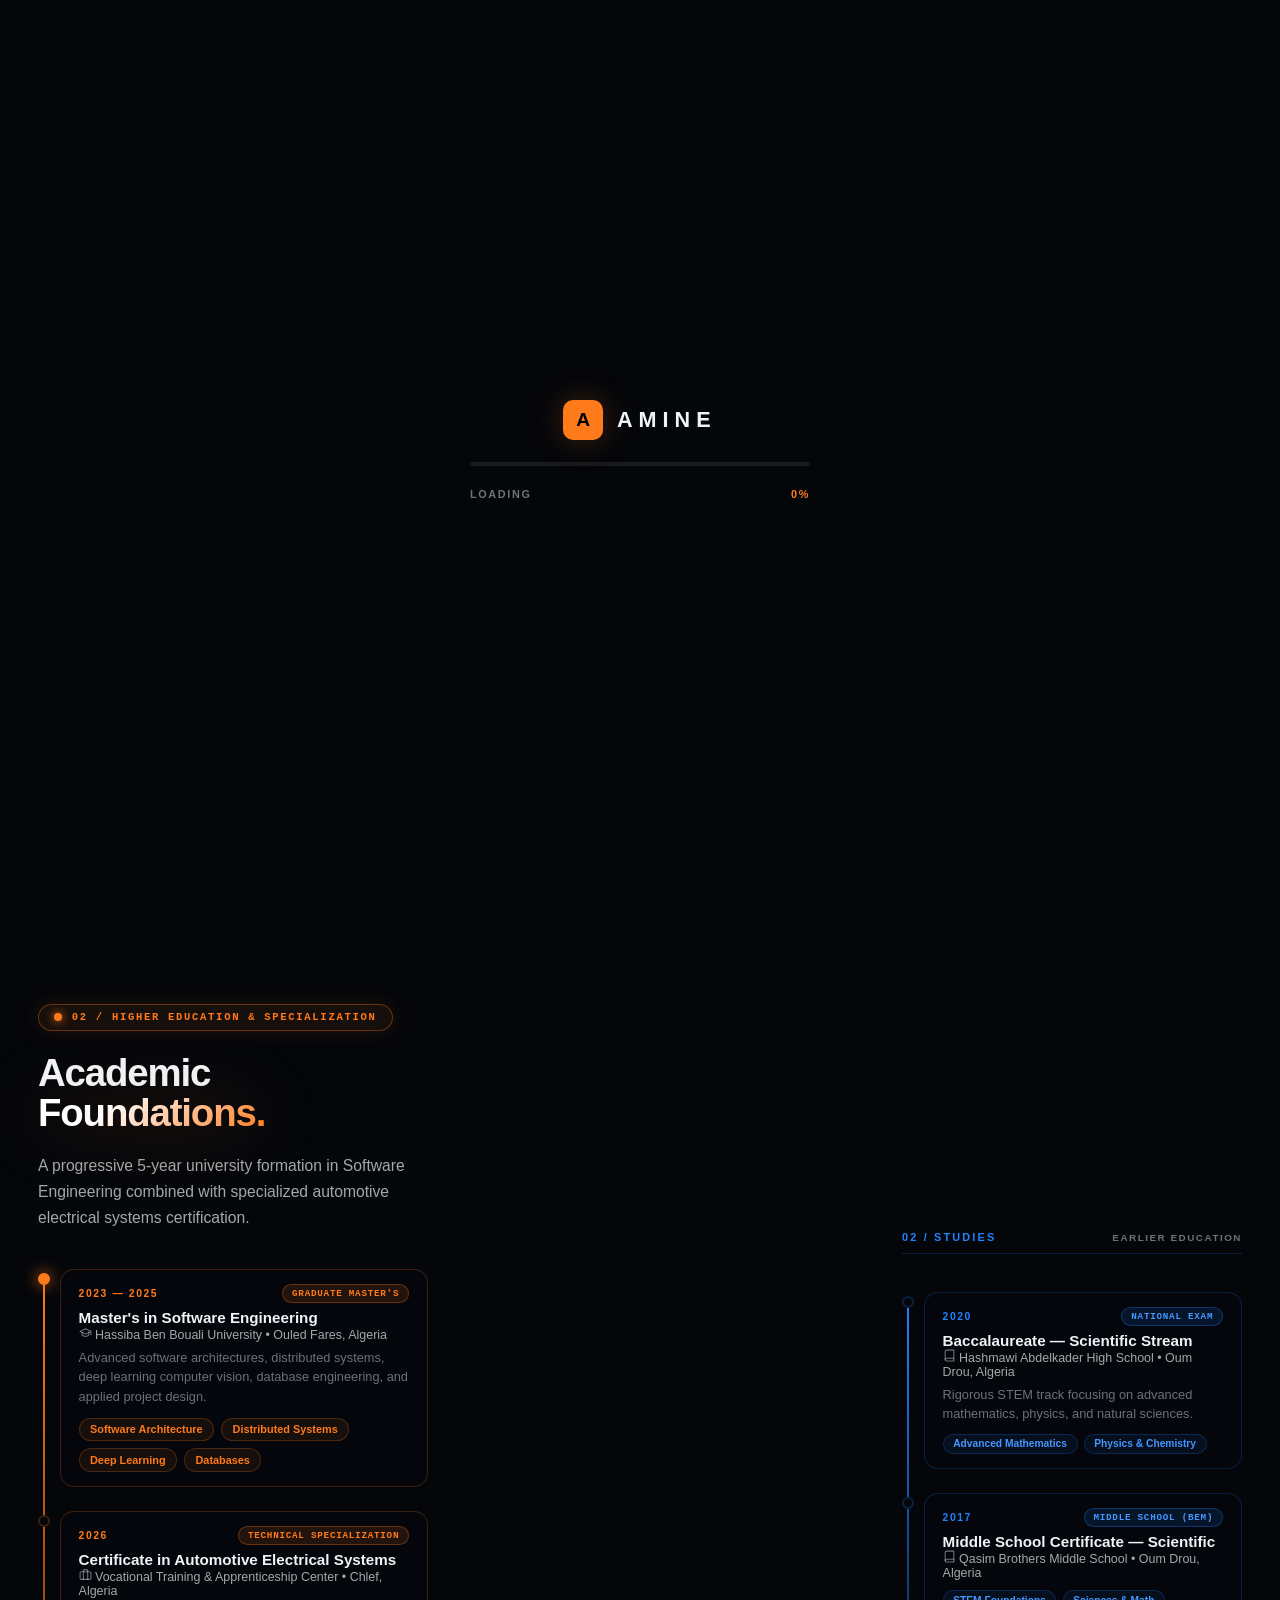
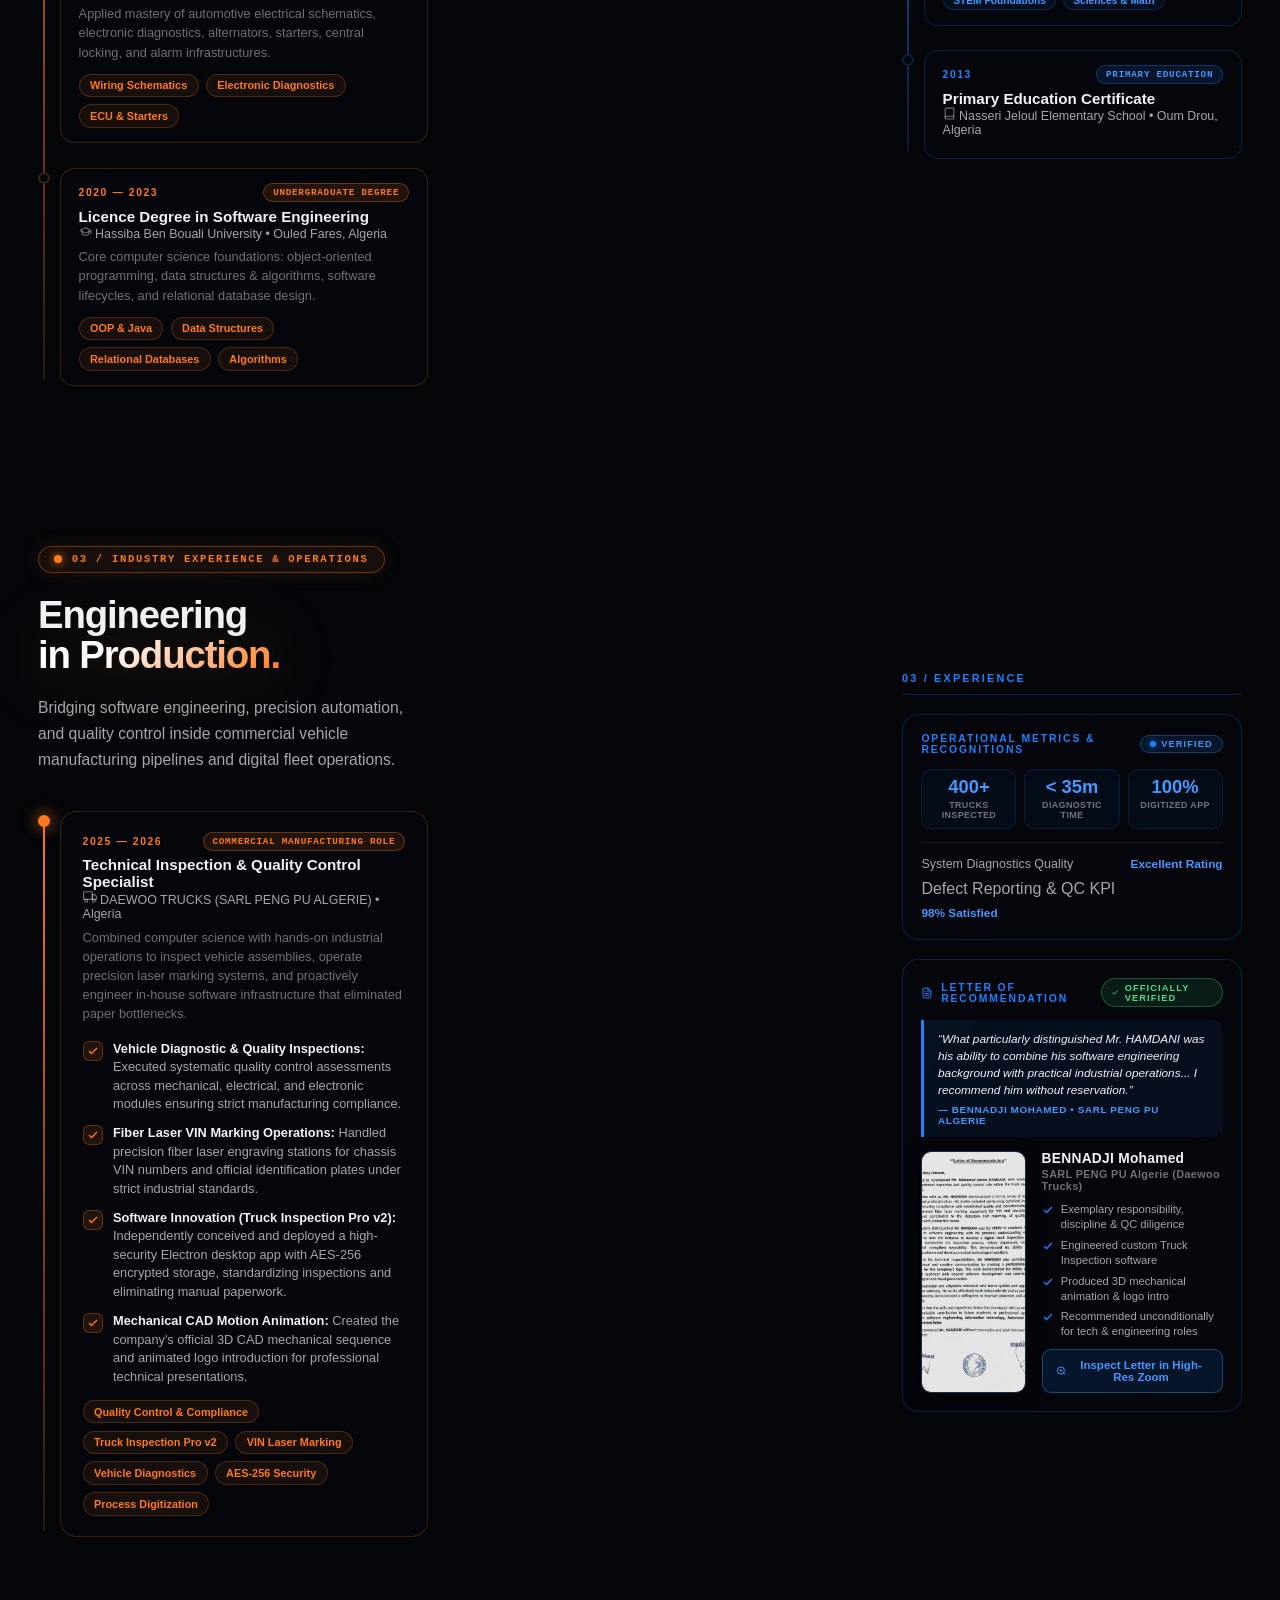
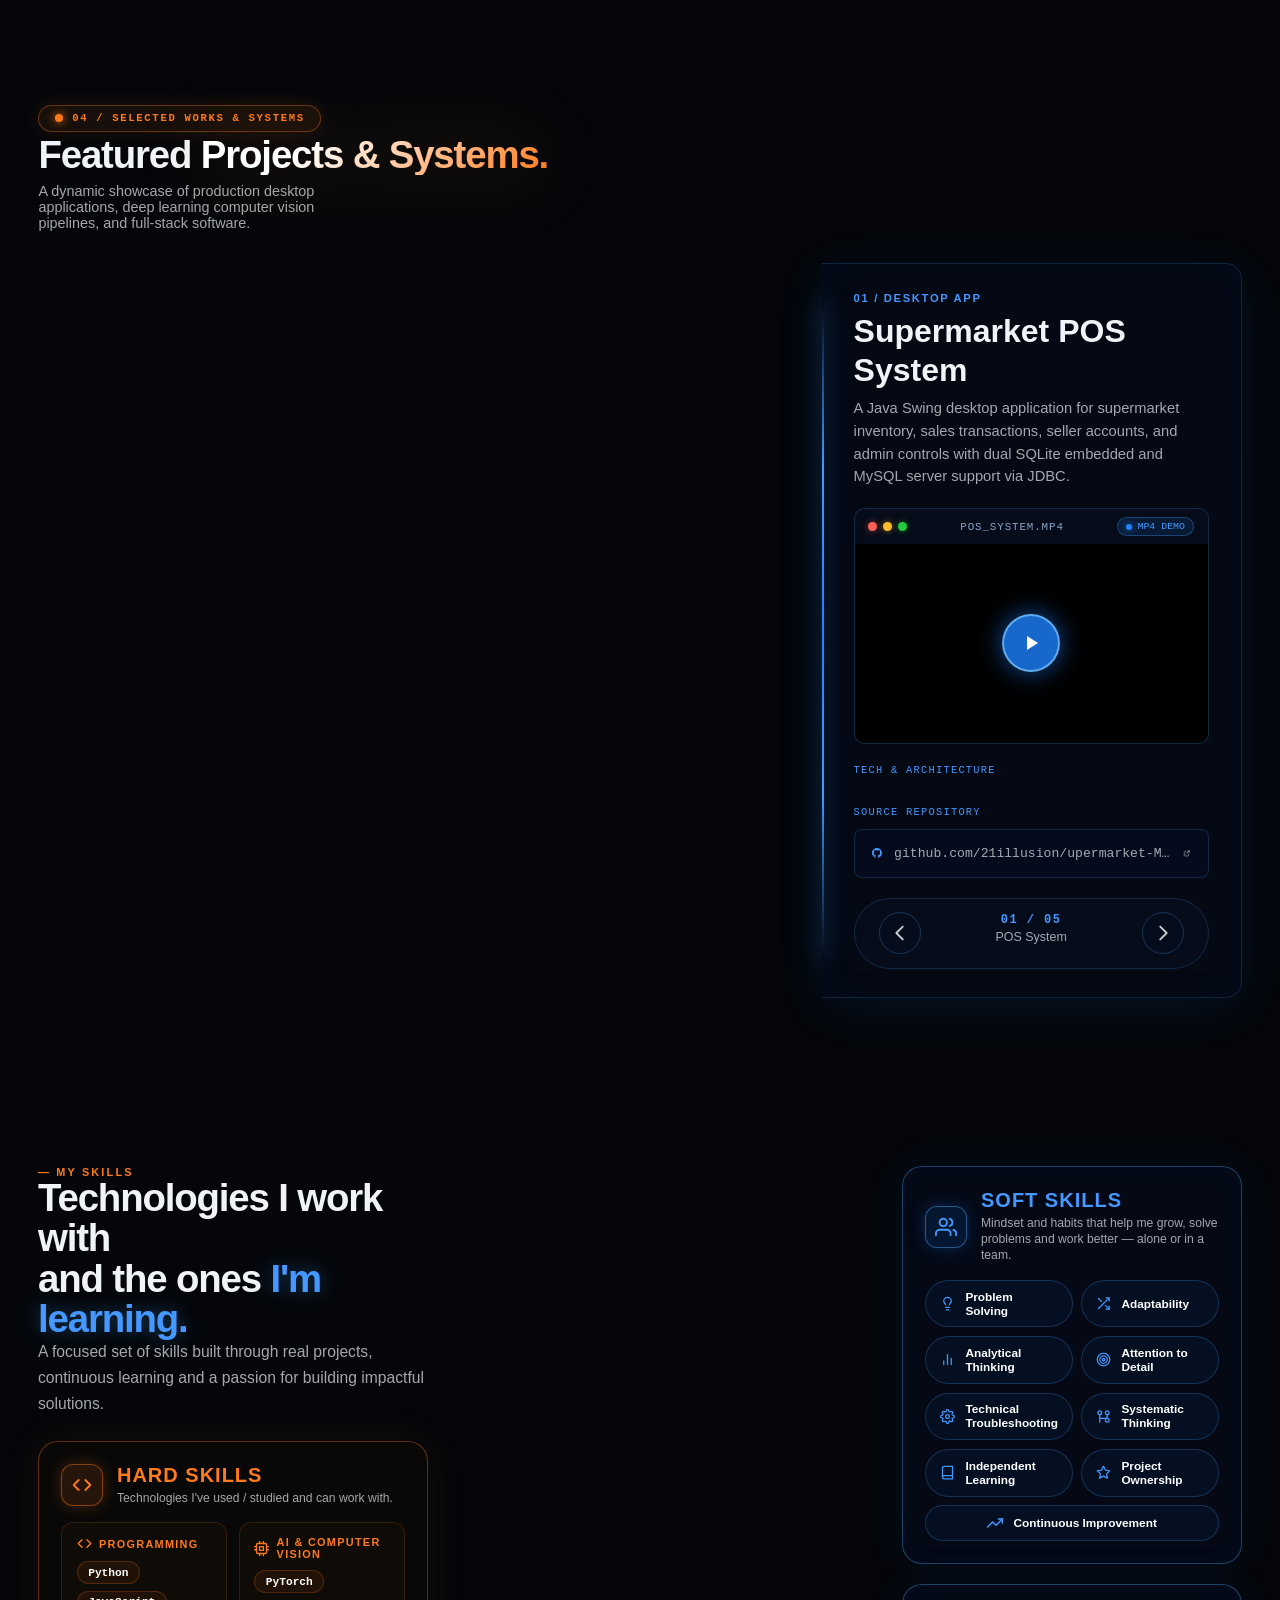
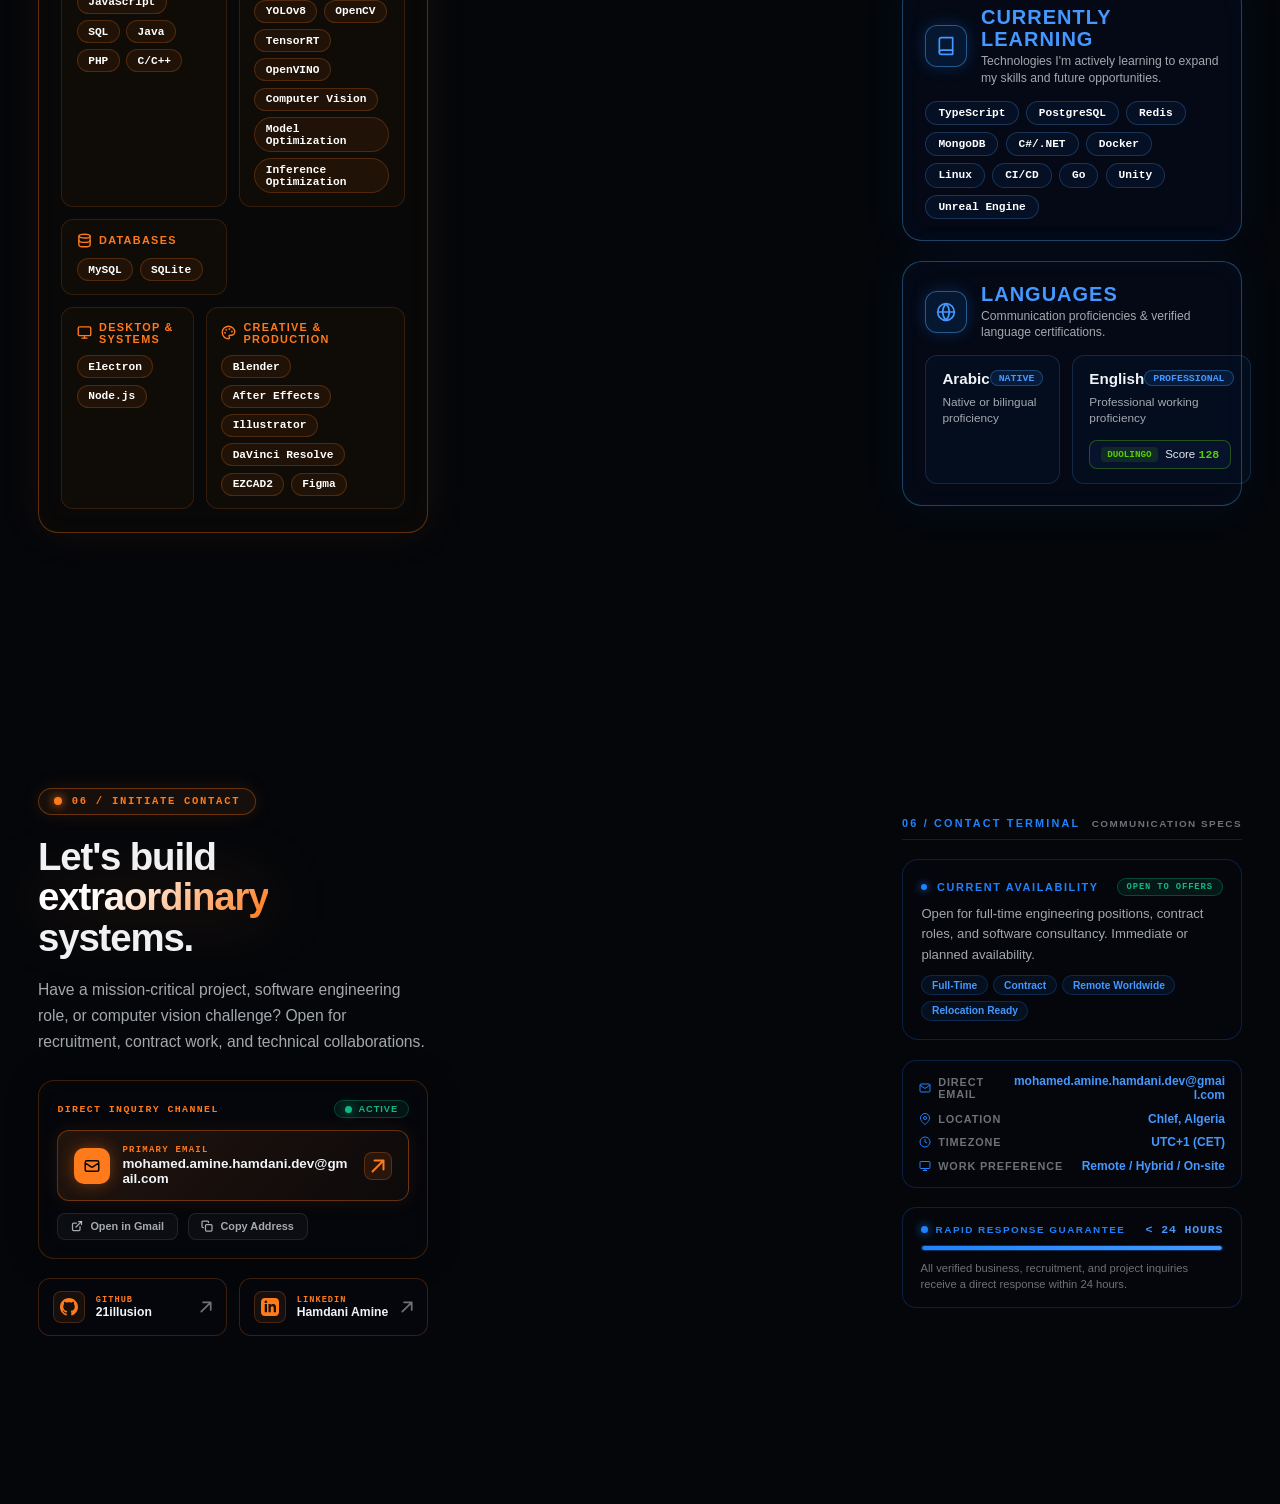
==== commit 57110660: "Add files via upload" ====
--- a/index.html
+++ b/index.html
@@ -8,16 +8,18 @@
   <meta name="description" content="Portfolio of AMINE, software engineer." />
   <meta name="robots" content="index, follow, max-image-preview:large" />
   <meta name="referrer" content="strict-origin-when-cross-origin" />
-  <meta http-equiv="Content-Security-Policy" content="default-src 'self'; base-uri 'self'; object-src 'none'; frame-ancestors 'none'; form-action 'self'; script-src 'self' https://cdn.jsdelivr.net; style-src 'self' 'unsafe-inline' https://fonts.googleapis.com; font-src 'self' https://fonts.gstatic.com; img-src 'self' data: blob:; media-src 'self'; connect-src 'self'; upgrade-insecure-requests" />
+  <meta http-equiv="Content-Security-Policy" content="default-src 'self'; base-uri 'self'; object-src 'none'; frame-ancestors 'none'; form-action 'self'; script-src 'self' https://cdn.jsdelivr.net; style-src 'self' 'unsafe-inline' https://fonts.googleapis.com; font-src 'self' https://fonts.gstatic.com; img-src 'self' data: blob:; media-src 'self'; frame-src https://www.youtube.com https://www.youtube-nocookie.com; connect-src 'self'; upgrade-insecure-requests" />
   <link rel="preconnect" href="https://fonts.googleapis.com" />
   <link rel="preconnect" href="https://fonts.gstatic.com" crossorigin />
   <link
     href="https://fonts.googleapis.com/css2?family=Inter:wght@300;400;500;600;700;800;900&family=Outfit:wght@400;600;700;800&display=swap"
     rel="stylesheet" />
   <link rel="stylesheet" href="style.css" />
+  <script src="script.js" defer></script>
 </head>
 
 <body>
+  <div class="page-transition-overlay" aria-hidden="true"></div>
   <!-- Cinematic Intro Loader -->
   <div id="site-loader" class="site-loader">
     <div class="loader-content">
@@ -127,7 +129,7 @@
             <span>LET'S TALK</span>
             <svg width="14" height="14" viewBox="0 0 14 14" fill="none"><path d="M1.5 12.5L12.5 1.5M12.5 1.5H3.5M12.5 1.5V10.5" stroke="currentColor" stroke-width="2" stroke-linecap="round" stroke-linejoin="round"/></svg>
           </a>
-          <a href="resume.html" target="_blank" rel="noopener noreferrer" class="mobile-btn-resume">
+          <a href="resume.html" class="mobile-btn-resume">
             <span>VIEW RESUME</span>
             <svg width="14" height="14" viewBox="0 0 24 24" fill="none" stroke="currentColor" stroke-width="2"><path d="M14 2H6a2 2 0 0 0-2 2v16a2 2 0 0 0 2 2h12a2 2 0 0 0 2-2V8z"/><polyline points="14 2 14 8 20 8"/></svg>
           </a>
@@ -175,7 +177,7 @@
                 stroke-linecap="round" stroke-linejoin="round" />
             </svg>
           </a>
-          <a href="resume.html" target="_blank" rel="noopener noreferrer" class="btn-amber secondary-cta">
+          <a href="resume.html" class="btn-amber secondary-cta">
             <span>VIEW RESUME</span>
             <svg width="14" height="14" viewBox="0 0 24 24" fill="none" xmlns="http://www.w3.org/2000/svg">
               <path d="M14 2H6a2 2 0 0 0-2 2v16a2 2 0 0 0 2 2h12a2 2 0 0 0 2-2V8z" stroke="currentColor" stroke-width="2" stroke-linecap="round" stroke-linejoin="round"/>
@@ -556,7 +558,6 @@
               <span class="acc-title">System Diagnostics Quality</span>
               <span class="acc-count">Excellent Rating</span>
             </li>
-            <li>
               <span class="acc-title">Defect Reporting &amp; QC KPI</span>
               <span class="acc-count">98% Satisfied</span>
             </li>
@@ -684,18 +685,11 @@
                 <span class="demo-live-badge"><span class="pulse-dot-blue"></span> MP4 DEMO</span>
               </div>
               <div class="video-wrapper">
-                <video id="featured-video" preload="metadata" playsinline loop muted controlslist="nodownload noremoteplayback" disablepictureinpicture>
-                  <source src="" type="video/mp4">
-                </video>
+                <div id="featured-video" class="youtube-player-host" role="region" aria-label="Project video player"></div>
                 <img id="featured-image-fallback" src="" alt="Project Screenshot" class="protected-media" style="display: none;" loading="lazy" decoding="async" draggable="false">
                 <button class="play-overlay-btn" id="play-overlay" aria-label="Play Demo">
                   <svg width="24" height="24" viewBox="0 0 24 24" fill="currentColor">
                     <path d="M8 5v14l11-7z"/>
-                  </svg>
-                </button>
-                <button class="fullscreen-btn" id="fullscreen-btn" aria-label="Maximize video">
-                  <svg width="16" height="16" fill="none" stroke="currentColor" viewBox="0 0 24 24">
-                    <path stroke-linecap="round" stroke-linejoin="round" stroke-width="2" d="M4 8V4m0 0h4M4 4l5 5m11-1V4m0 0h-4m4 0l-5 5M4 16v4m0 0h4m-4 0l5-5m11 5l-5-5m5 5v-4m0 4h-4"/>
                   </svg>
                 </button>
               </div>
--- a/style.css
+++ b/style.css
@@ -55,6 +55,30 @@
 
 body.mobile-nav-open {
   overflow: hidden !important;
+}
+
+.page-transition-overlay {
+  position: fixed;
+  inset: 0;
+  z-index: 10000;
+  background: var(--bg-dark);
+  opacity: 0;
+  pointer-events: none;
+  transition: opacity 0.42s cubic-bezier(0.16, 1, 0.3, 1);
+}
+
+body.page-transitioning .page-transition-overlay {
+  opacity: 1;
+  pointer-events: auto;
+}
+
+body.page-transition-ready .page-transition-overlay {
+  animation: page-transition-reveal 0.7s cubic-bezier(0.16, 1, 0.3, 1) forwards;
+}
+
+@keyframes page-transition-reveal {
+  from { opacity: 1; }
+  to { opacity: 0; }
 }
 
 /* Discourage casual extraction without disabling normal text selection or navigation. */
@@ -3462,14 +3486,29 @@
   }
 
   .cta-row {
-    flex-direction: column;
+    flex-direction: row;
     align-items: stretch;
+    gap: 0.55rem;
     width: 100%;
-  }
-
-  .btn-amber {
-    width: 100%;
+    flex-wrap: nowrap;
+  }
+
+  .cta-row .btn-amber {
+    flex: 1 1 0;
+    width: auto;
+    min-width: 0;
     justify-content: center;
+    gap: 0.35rem;
+    padding: 0.72rem 0.45rem;
+    font-size: 0.62rem;
+    letter-spacing: 0.06em;
+    white-space: nowrap;
+  }
+
+  .cta-row .btn-amber svg {
+    width: 12px;
+    height: 12px;
+    flex-shrink: 0;
   }
 
   .stats-grid-right {
@@ -4060,12 +4099,29 @@
   box-shadow: inset 0 0 30px rgba(0, 0, 0, 0.8);
 }
 
-.featured-demo video {
+.featured-demo .youtube-player-host,
+.featured-demo .youtube-player-host iframe {
   width: 100%;
   height: 100%;
-  object-fit: cover;
-  cursor: pointer;
   display: block;
+}
+
+.featured-demo .youtube-player-host iframe {
+  border: 0;
+}
+
+.youtube-player-host.has-fallback {
+  display: flex;
+  align-items: center;
+  justify-content: center;
+  padding: 1rem;
+  color: var(--text-muted);
+  font-size: 0.78rem;
+  text-align: center;
+}
+
+.video-fallback-message {
+  max-width: 80%;
 }
 
 .featured-demo #featured-image-fallback {
@@ -4100,31 +4156,6 @@
   box-shadow: 0 0 35px rgba(31, 130, 255, 0.9);
 }
 
-.fullscreen-btn {
-  position: absolute;
-  top: 8px;
-  right: 8px;
-  width: 32px;
-  height: 32px;
-  background: rgba(0, 0, 0, 0.6);
-  border: 1px solid rgba(255, 255, 255, 0.2);
-  border-radius: 6px;
-  color: rgba(255, 255, 255, 0.85);
-  display: flex;
-  align-items: center;
-  justify-content: center;
-  cursor: pointer;
-  backdrop-filter: blur(4px);
-  transition: background 0.2s ease, color 0.2s ease, border-color 0.2s ease;
-  z-index: 10;
-}
-
-.fullscreen-btn:hover {
-  background: rgba(31, 130, 255, 0.5);
-  border-color: var(--blue-primary);
-  color: #fff;
-}
-
 .tech-badges-grid {
   display: flex;
   flex-wrap: wrap;
@@ -4567,6 +4598,7 @@
 @media (max-width: 480px) {
   .works-showcase-section {
     padding: 4.8rem 0.85rem 2rem;
+    overflow: hidden;
   }
 
   .works-item {
@@ -4584,6 +4616,38 @@
 
   .featured-project-card {
     padding: 1.1rem 0.85rem;
+    min-width: 0;
+    overflow: hidden;
+  }
+
+  .demo-window-bar {
+    min-width: 0;
+    gap: 0.45rem;
+    padding-inline: 0.65rem;
+  }
+
+  .demo-window-dots {
+    flex-shrink: 0;
+  }
+
+  .demo-window-title {
+    min-width: 0;
+    flex: 1 1 auto;
+  }
+
+  .demo-live-badge {
+    flex-shrink: 0;
+    white-space: nowrap;
+  }
+
+  .featured-demo .video-wrapper {
+    width: 100%;
+    max-width: 100%;
+  }
+
+  .featured-demo .youtube-player-host,
+  .featured-demo .youtube-player-host iframe {
+    min-width: 0;
   }
 
   .demo-live-badge {
@@ -4611,6 +4675,23 @@
 
   .featured-navigation {
     justify-content: space-between;
+  }
+
+  .demo-window-dots {
+    gap: 4px;
+  }
+
+  .window-dot {
+    width: 7px;
+    height: 7px;
+  }
+
+  .demo-window-title {
+    font-size: 0.56rem;
+  }
+
+  .demo-live-badge {
+    font-size: 0.5rem;
   }
 }
 
